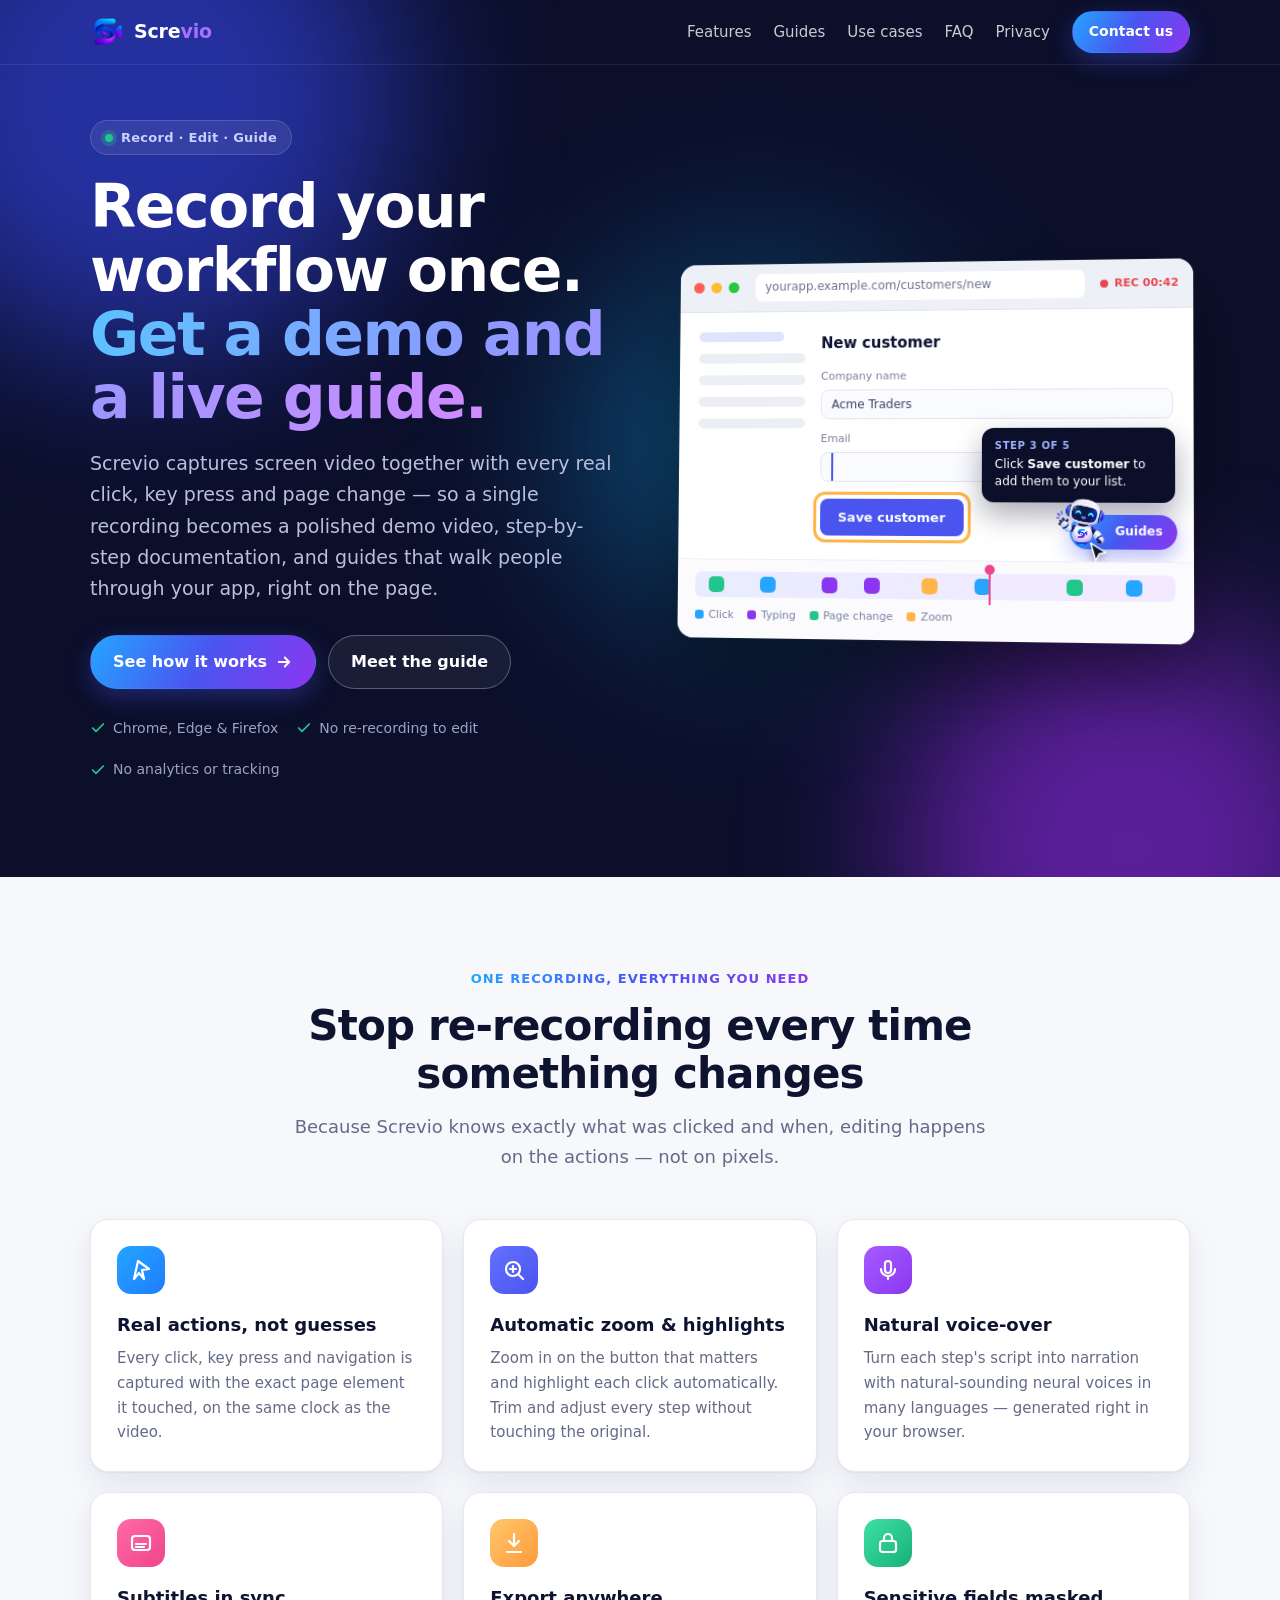
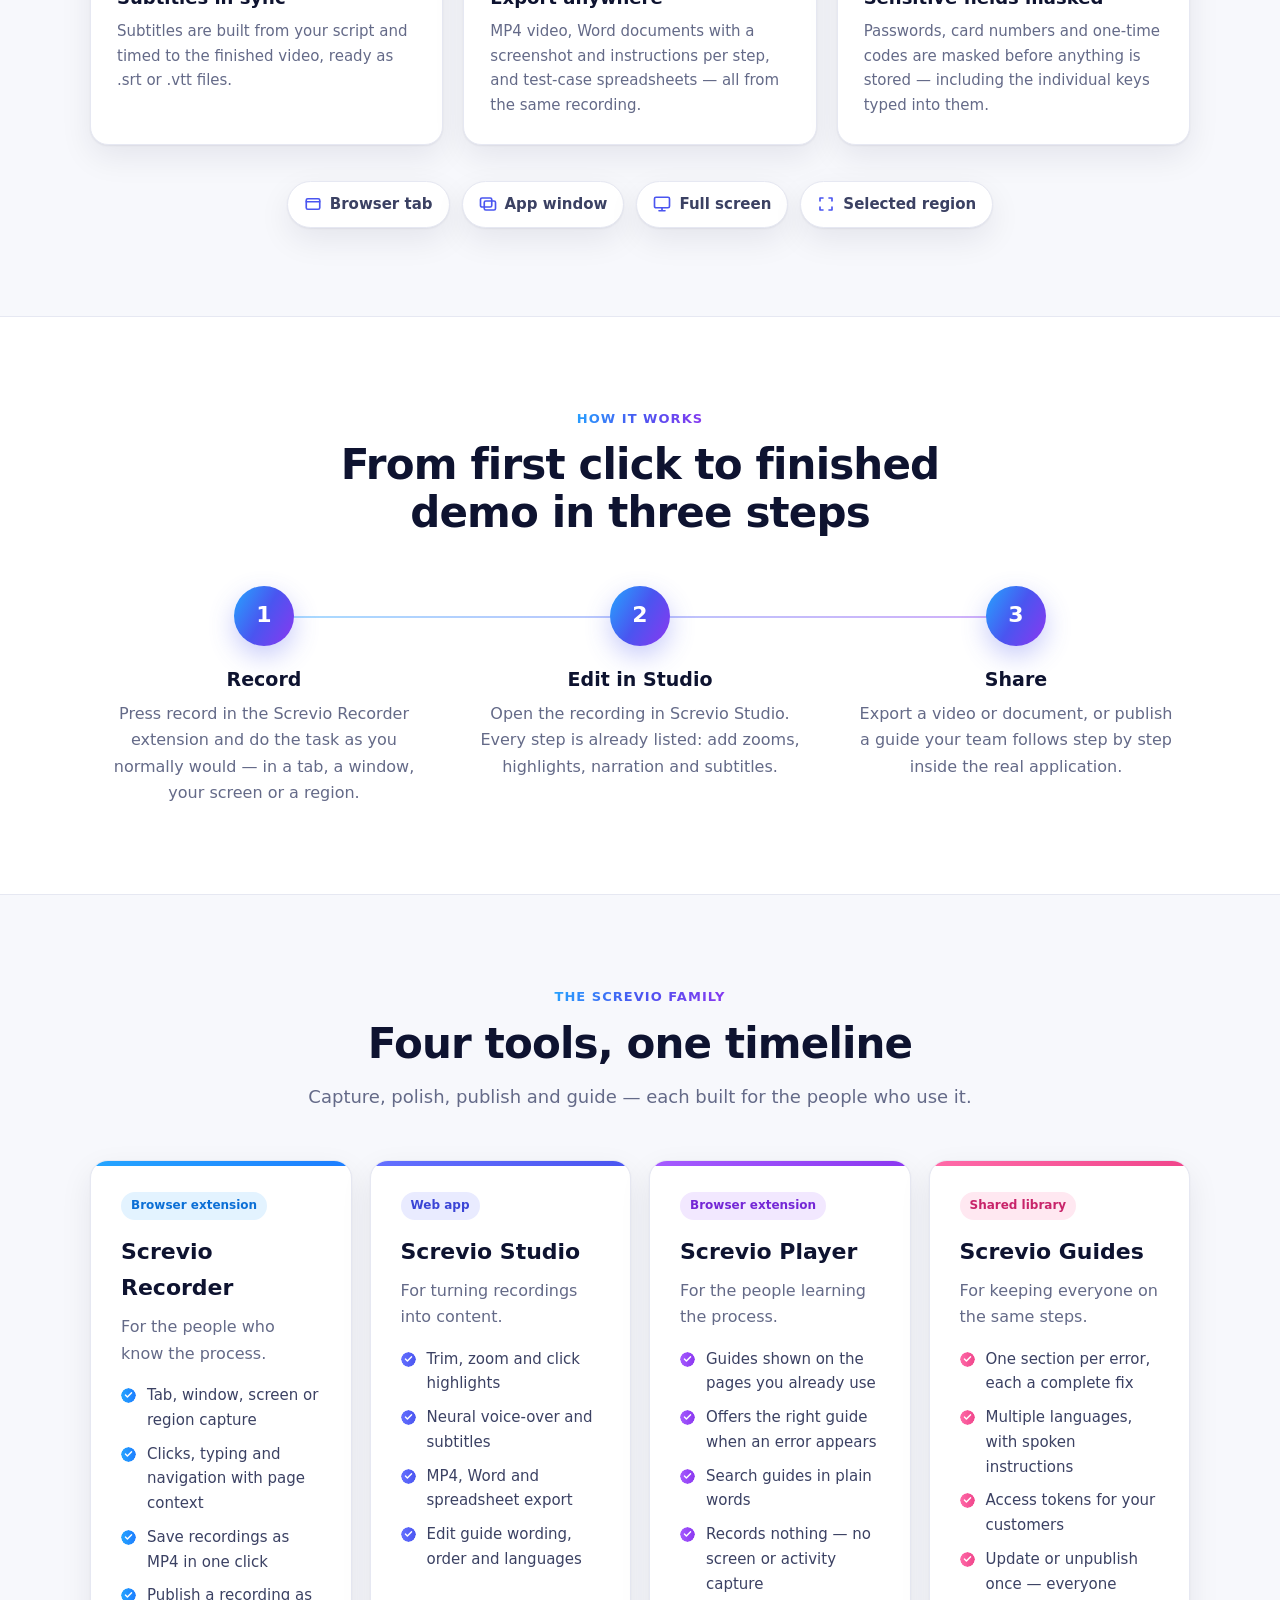
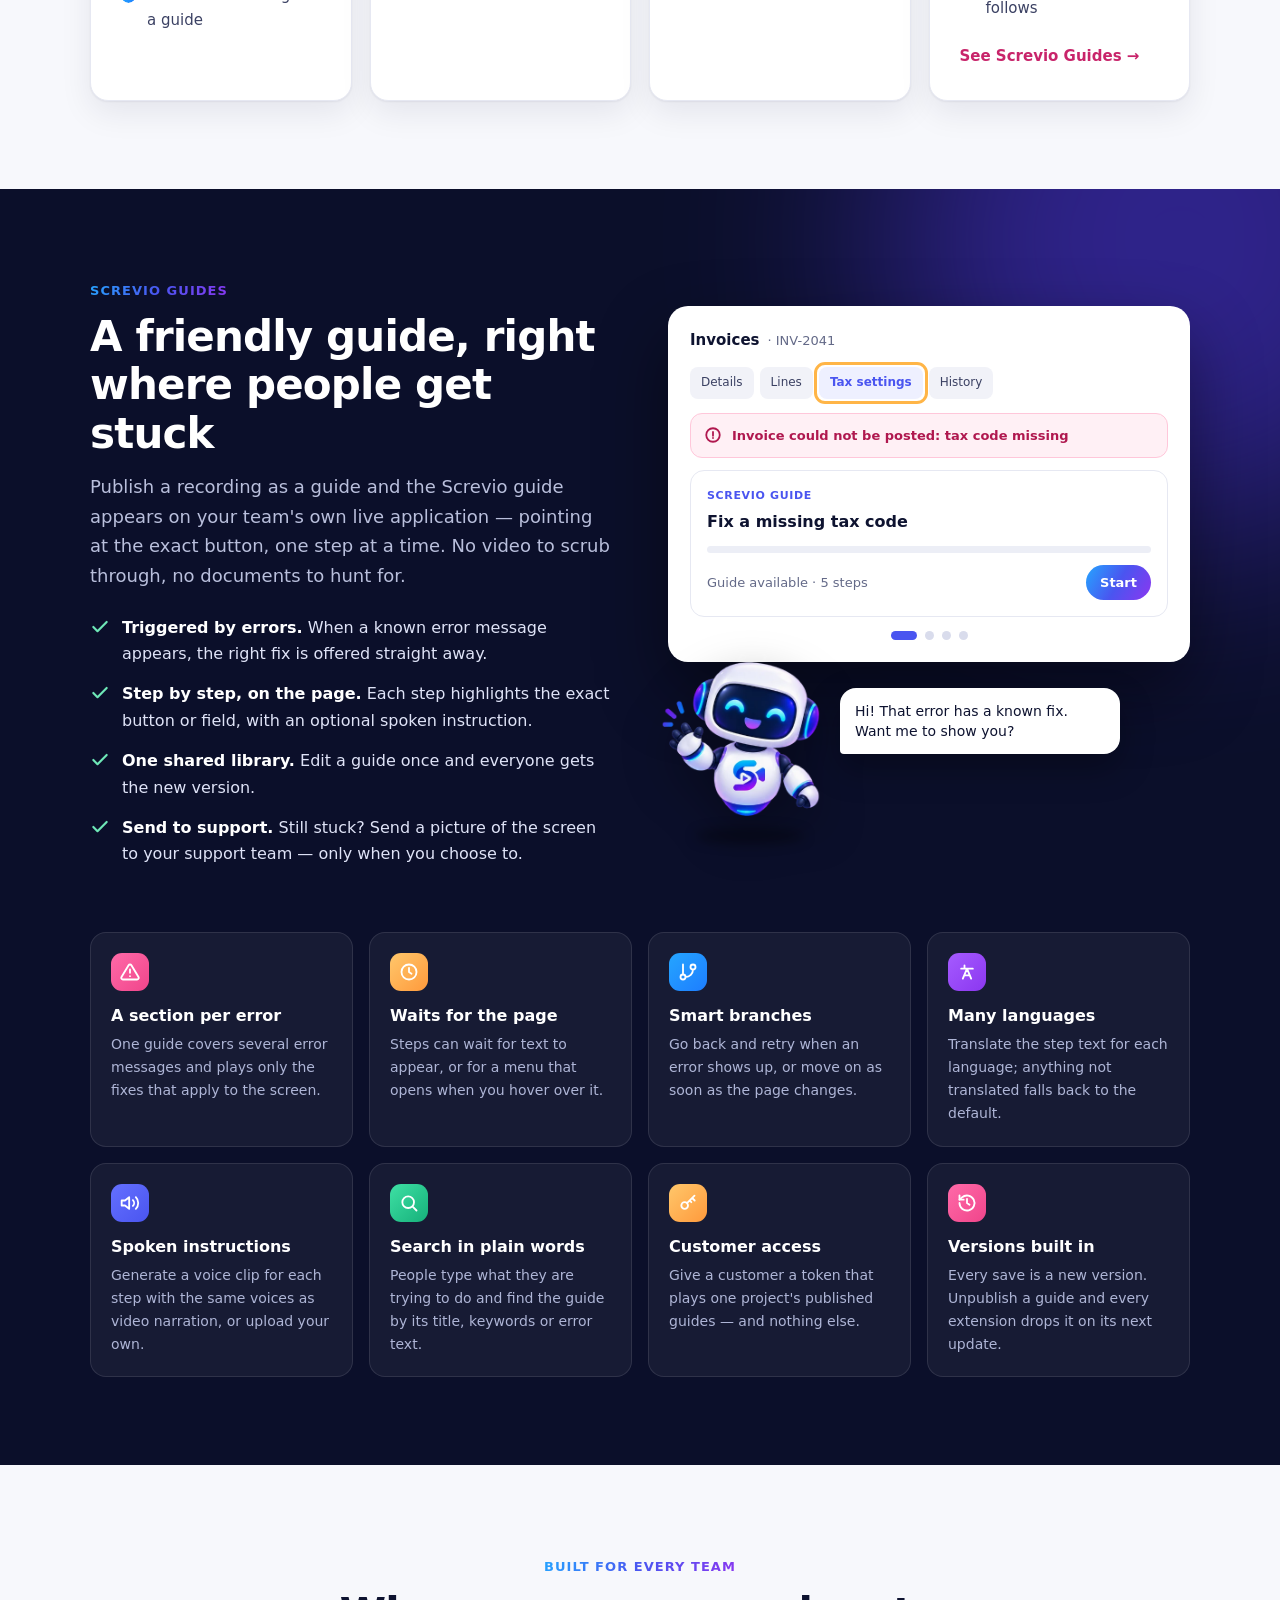
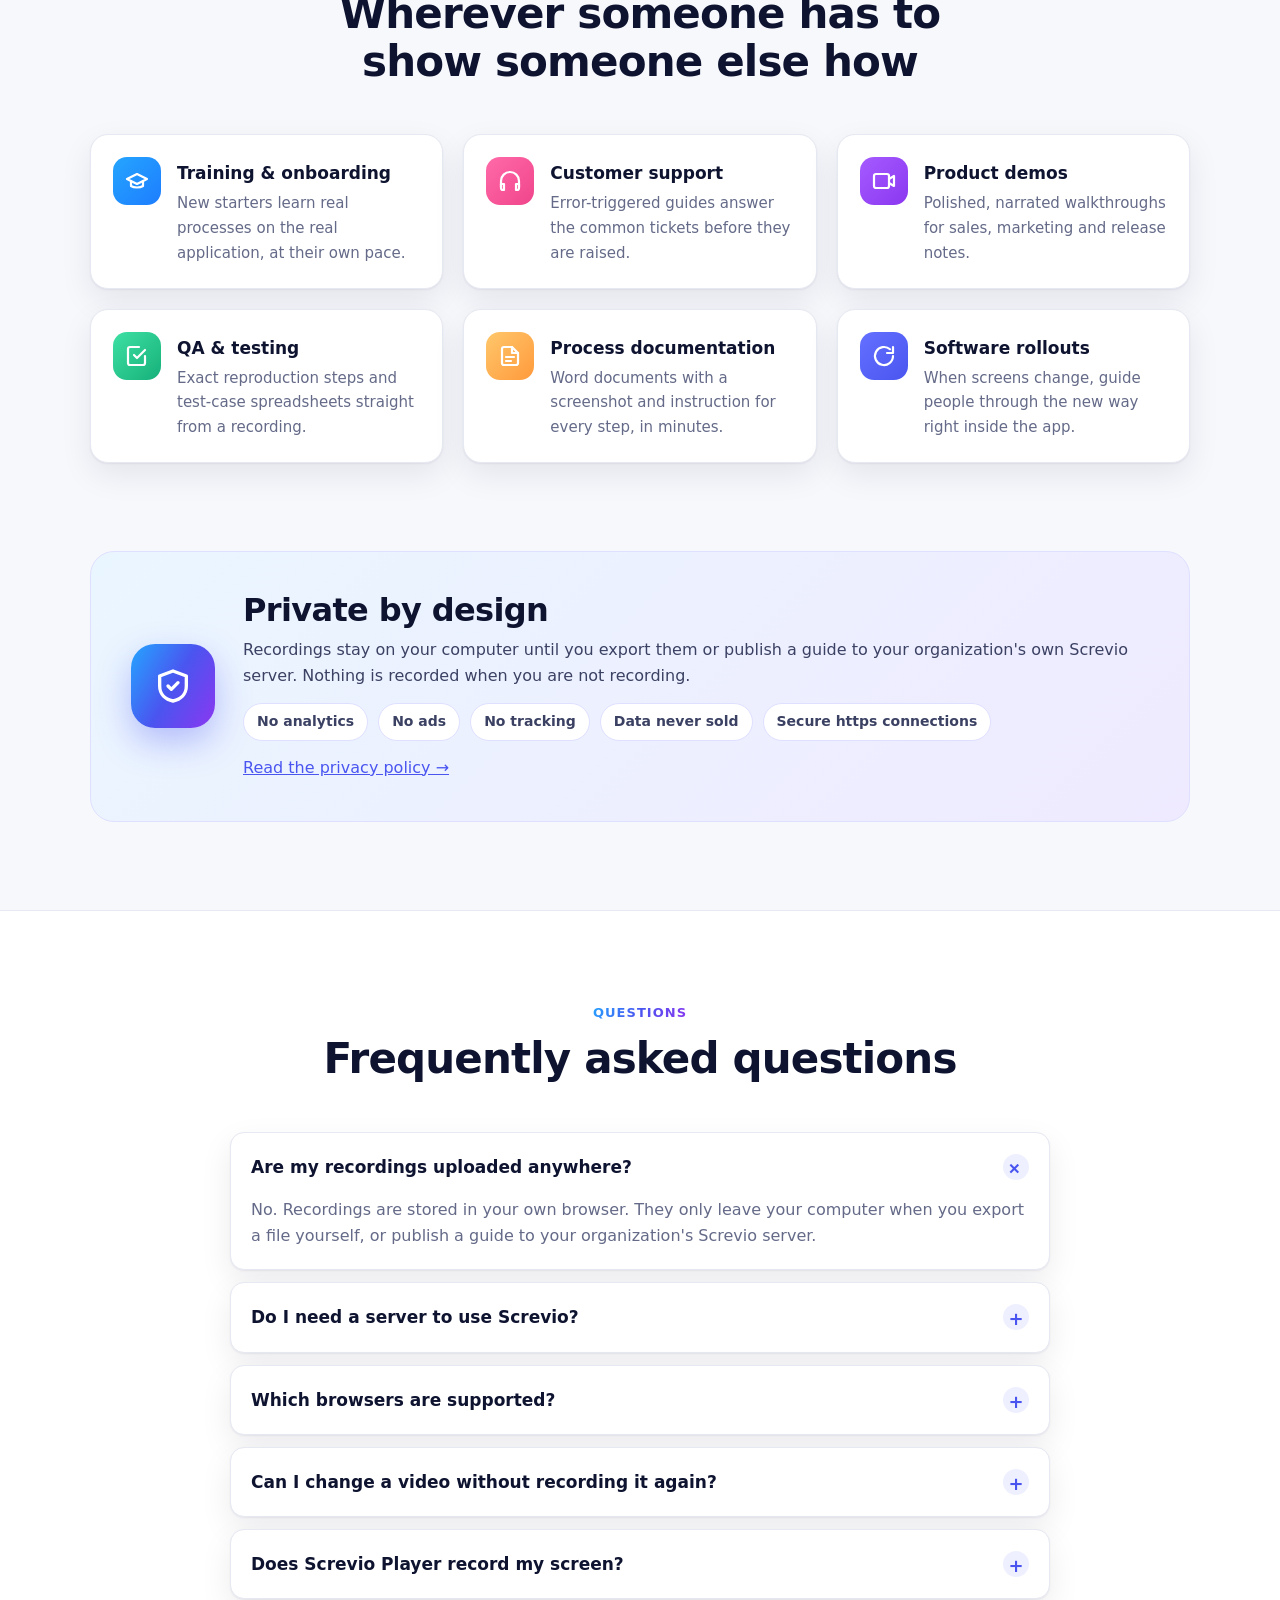
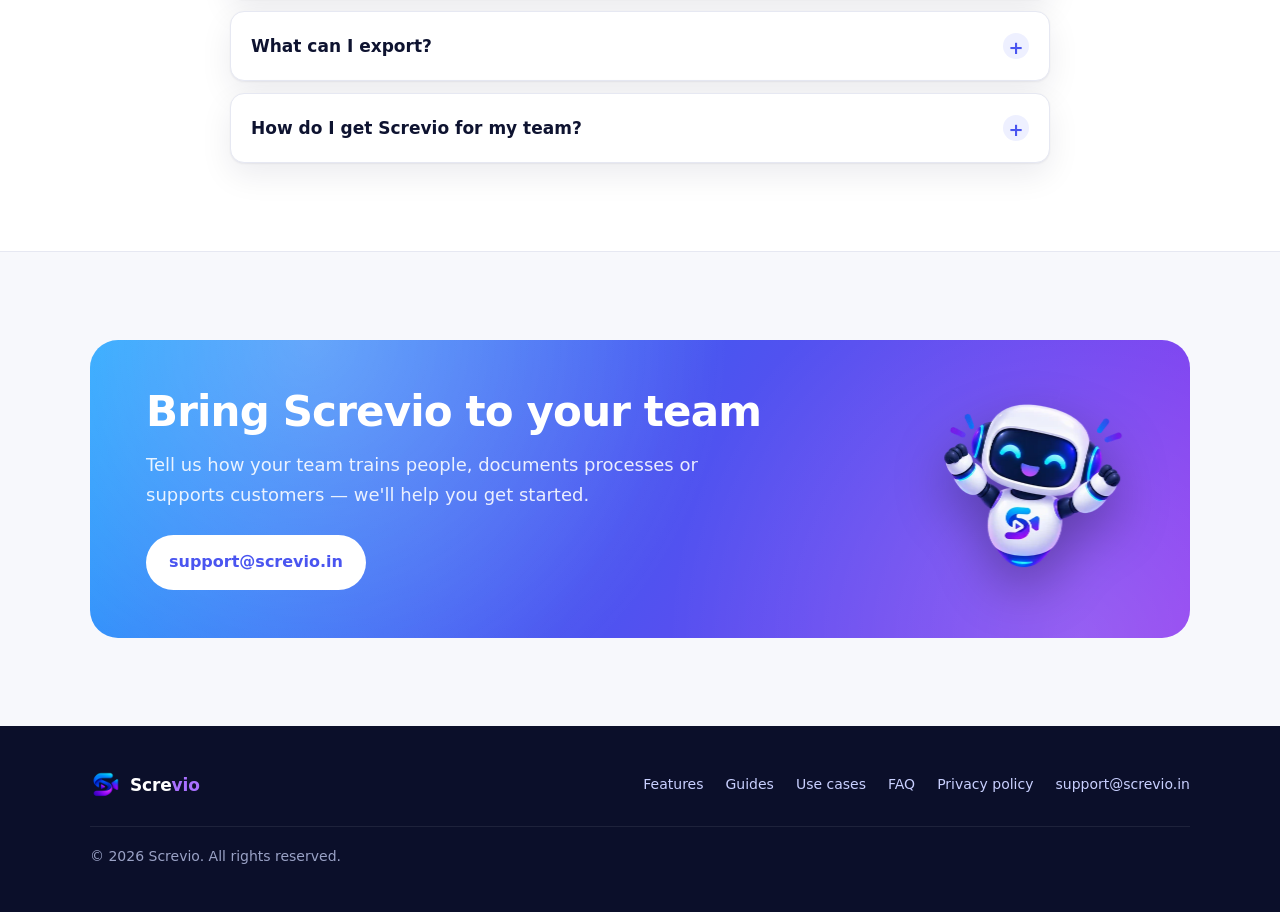
==== index.html @ c9c53129 "Redesign: official logo, animated hero, guide mascot, use cases and FAQ" ====
<!doctype html>
<html lang="en">
<head>
  <meta charset="utf-8">
  <meta name="viewport" content="width=device-width, initial-scale=1">
  <title>Screvio — Record once. Get a demo video and a live guide.</title>
  <meta name="description" content="Screvio records browser activity as video plus the real clicks behind it, so one recording becomes a polished demo video, documentation, and step-by-step guides that appear on your live app.">
  <meta name="theme-color" content="#0b0f2a">
  <link rel="icon" href="brand/favicon.png" type="image/png" sizes="64x64">
  <link rel="apple-touch-icon" href="brand/apple-touch-icon.png">
  <link rel="preload" as="image" href="mascot/wave.webp">
  <link rel="stylesheet" href="style.css">
  <script>document.documentElement.classList.add('js')</script>
  <script src="site.js" defer></script>
</head>
<body>
  <header class="top dark">
    <div class="wrap">
      <a class="brand" href="/">
        <img src="brand/screvio-mark.png" alt="" width="34" height="34">
        <span>Scre<span class="vio">vio</span></span>
      </a>
      <nav>
        <a class="hide-sm" href="#features">Features</a>
        <a class="hide-sm" href="#guides">Guides</a>
        <a class="hide-sm" href="#use-cases">Use cases</a>
        <a class="hide-sm" href="#faq">FAQ</a>
        <a href="privacy.html">Privacy</a>
        <a class="btn btn-primary" href="mailto:support@screvio.in">Contact us</a>
      </nav>
    </div>
  </header>

  <!-- ============ HERO ============ -->
  <div class="hero">
    <div class="glow"></div>
    <div class="wrap hero-grid">
      <div>
        <span class="eyebrow"><i></i> Record · Edit · Guide</span>
        <h1>Record your workflow once. <span class="grad-text">Get a demo and a live guide.</span></h1>
        <p class="sub">
          Screvio captures screen video together with every real click, key press and page change — so a single
          recording becomes a polished demo video, step-by-step documentation, and guides that walk people through
          your app, right on the page.
        </p>
        <div class="cta-row">
          <a class="btn btn-primary" href="#how">See how it works
            <svg width="18" height="18" viewBox="0 0 24 24" fill="none" stroke="currentColor" stroke-width="2.4" stroke-linecap="round" stroke-linejoin="round" aria-hidden="true"><path d="M5 12h14M13 6l6 6-6 6"/></svg>
          </a>
          <a class="btn btn-ghost" href="#guides">Meet the guide</a>
        </div>
        <div class="trust">
          <span><svg width="16" height="16" viewBox="0 0 24 24" fill="none" stroke="currentColor" stroke-width="2.6" stroke-linecap="round" stroke-linejoin="round" aria-hidden="true"><path d="M20 6 9 17l-5-5"/></svg>Chrome, Edge &amp; Firefox</span>
          <span><svg width="16" height="16" viewBox="0 0 24 24" fill="none" stroke="currentColor" stroke-width="2.6" stroke-linecap="round" stroke-linejoin="round" aria-hidden="true"><path d="M20 6 9 17l-5-5"/></svg>No re-recording to edit</span>
          <span><svg width="16" height="16" viewBox="0 0 24 24" fill="none" stroke="currentColor" stroke-width="2.6" stroke-linecap="round" stroke-linejoin="round" aria-hidden="true"><path d="M20 6 9 17l-5-5"/></svg>No analytics or tracking</span>
        </div>
      </div>

      <div class="mock" aria-hidden="true">
        <div class="mock-bar"><i></i><i></i><i></i><div class="mock-url">yourapp.example.com/customers/new</div><span class="rec"><b></b>REC 00:42</span></div>
        <div class="mock-body">
          <div class="side"><div></div><div></div><div></div><div></div><div></div></div>
          <div class="form">
            <h4>New customer</h4>
            <div class="field"><label>Company name</label><span>Acme Traders</span></div>
            <div class="field"><label>Email</label><span><em class="typing">accounts@acme.example</em></span></div>
            <span class="save">Save customer</span>
          </div>
          <div class="callout"><b>Step 3 of 5</b>Click <strong>Save customer</strong> to add them to your list.</div>
          <svg class="cursor" viewBox="0 0 24 24"><path d="M4 2 20 12l-7 1.6L9.4 21z" fill="#0e1330" stroke="#fff" stroke-width="1.6" stroke-linejoin="round"/></svg>
          <div class="launcher"><img src="mascot/wave.webp" alt="" width="54" height="56">Guides</div>
        </div>
        <div class="timeline">
          <div class="track">
            <i class="n" style="left:3%"></i><i class="c" style="left:14%"></i><i class="k" style="left:27%"></i><i class="k" style="left:36%"></i><i class="z" style="left:48%"></i><i class="c" style="left:59%"></i><i class="n" style="left:78%"></i><i class="c" style="left:90%"></i>
            <div class="playhead"></div>
          </div>
          <div class="legend"><span style="--c:#25a5ff">Click</span><span style="--c:#8b37f0">Typing</span><span style="--c:#22c58b">Page change</span><span style="--c:#ffb547">Zoom</span></div>
        </div>
      </div>
    </div>
  </div>

  <main>
    <!-- ============ FEATURES ============ -->
    <section id="features">
      <div class="wrap">
        <div class="section-head reveal">
          <span class="kicker">One recording, everything you need</span>
          <h2>Stop re-recording every time something changes</h2>
          <p>Because Screvio knows exactly what was clicked and when, editing happens on the actions — not on pixels.</p>
        </div>
        <div class="grid-3">
          <div class="feature reveal">
            <div class="icon i-blue"><svg width="24" height="24" viewBox="0 0 24 24" fill="none" stroke="currentColor" stroke-width="2.2" stroke-linecap="round" stroke-linejoin="round" aria-hidden="true"><path d="M9 3 5 21l5-6 5 6-2-9 7-1Z"/></svg></div>
            <h3>Real actions, not guesses</h3>
            <p>Every click, key press and navigation is captured with the exact page element it touched, on the same clock as the video.</p>
          </div>
          <div class="feature reveal" style="--d:80ms">
            <div class="icon i-indigo"><svg width="24" height="24" viewBox="0 0 24 24" fill="none" stroke="currentColor" stroke-width="2.2" stroke-linecap="round" stroke-linejoin="round" aria-hidden="true"><circle cx="11" cy="11" r="7"/><path d="m21 21-4.3-4.3M11 8v6M8 11h6"/></svg></div>
            <h3>Automatic zoom &amp; highlights</h3>
            <p>Zoom in on the button that matters and highlight each click automatically. Trim and adjust every step without touching the original.</p>
          </div>
          <div class="feature reveal" style="--d:160ms">
            <div class="icon i-violet"><svg width="24" height="24" viewBox="0 0 24 24" fill="none" stroke="currentColor" stroke-width="2.2" stroke-linecap="round" stroke-linejoin="round" aria-hidden="true"><path d="M12 3a3 3 0 0 0-3 3v6a3 3 0 0 0 6 0V6a3 3 0 0 0-3-3Z"/><path d="M19 11a7 7 0 0 1-14 0M12 18v3"/></svg></div>
            <h3>Natural voice-over</h3>
            <p>Turn each step's script into narration with natural-sounding neural voices in many languages — generated right in your browser.</p>
          </div>
          <div class="feature reveal">
            <div class="icon i-pink"><svg width="24" height="24" viewBox="0 0 24 24" fill="none" stroke="currentColor" stroke-width="2.2" stroke-linecap="round" stroke-linejoin="round" aria-hidden="true"><rect x="3" y="5" width="18" height="14" rx="3"/><path d="M7 13h4M13 13h4M7 16h8"/></svg></div>
            <h3>Subtitles in sync</h3>
            <p>Subtitles are built from your script and timed to the finished video, ready as .srt or .vtt files.</p>
          </div>
          <div class="feature reveal" style="--d:80ms">
            <div class="icon i-amber"><svg width="24" height="24" viewBox="0 0 24 24" fill="none" stroke="currentColor" stroke-width="2.2" stroke-linecap="round" stroke-linejoin="round" aria-hidden="true"><path d="M12 3v12M7 10l5 5 5-5"/><path d="M5 21h14"/></svg></div>
            <h3>Export anywhere</h3>
            <p>MP4 video, Word documents with a screenshot and instructions per step, and test-case spreadsheets — all from the same recording.</p>
          </div>
          <div class="feature reveal" style="--d:160ms">
            <div class="icon i-green"><svg width="24" height="24" viewBox="0 0 24 24" fill="none" stroke="currentColor" stroke-width="2.2" stroke-linecap="round" stroke-linejoin="round" aria-hidden="true"><rect x="4" y="10" width="16" height="11" rx="2.5"/><path d="M8 10V7a4 4 0 0 1 8 0v3"/></svg></div>
            <h3>Sensitive fields masked</h3>
            <p>Passwords, card numbers and one-time codes are masked before anything is stored — including the individual keys typed into them.</p>
          </div>
        </div>
        <div class="modes reveal">
          <span><svg width="18" height="18" viewBox="0 0 24 24" fill="none" stroke="currentColor" stroke-width="2.2" stroke-linecap="round" stroke-linejoin="round" aria-hidden="true"><rect x="3" y="5" width="18" height="14" rx="2"/><path d="M3 9h18"/></svg>Browser tab</span>
          <span><svg width="18" height="18" viewBox="0 0 24 24" fill="none" stroke="currentColor" stroke-width="2.2" stroke-linecap="round" stroke-linejoin="round" aria-hidden="true"><rect x="2" y="4" width="15" height="12" rx="2"/><rect x="7" y="8" width="15" height="12" rx="2"/></svg>App window</span>
          <span><svg width="18" height="18" viewBox="0 0 24 24" fill="none" stroke="currentColor" stroke-width="2.2" stroke-linecap="round" stroke-linejoin="round" aria-hidden="true"><rect x="2" y="3" width="20" height="14" rx="2"/><path d="M8 21h8M12 17v4"/></svg>Full screen</span>
          <span><svg width="18" height="18" viewBox="0 0 24 24" fill="none" stroke="currentColor" stroke-width="2.2" stroke-linecap="round" stroke-linejoin="round" aria-hidden="true"><path d="M4 8V4h4M16 4h4v4M20 16v4h-4M8 20H4v-4"/></svg>Selected region</span>
        </div>
      </div>
    </section>

    <!-- ============ HOW IT WORKS ============ -->
    <section class="how" id="how">
      <div class="wrap">
        <div class="section-head reveal">
          <span class="kicker">How it works</span>
          <h2>From first click to finished demo in three steps</h2>
        </div>
        <div class="steps">
          <div class="step reveal">
            <div class="num">1</div>
            <h3>Record</h3>
            <p>Press record in the Screvio Recorder extension and do the task as you normally would — in a tab, a window, your screen or a region.</p>
          </div>
          <div class="step reveal" style="--d:120ms">
            <div class="num">2</div>
            <h3>Edit in Studio</h3>
            <p>Open the recording in Screvio Studio. Every step is already listed: add zooms, highlights, narration and subtitles.</p>
          </div>
          <div class="step reveal" style="--d:240ms">
            <div class="num">3</div>
            <h3>Share</h3>
            <p>Export a video or document, or publish a guide your team follows step by step inside the real application.</p>
          </div>
        </div>
      </div>
    </section>

    <!-- ============ PRODUCTS ============ -->
    <section>
      <div class="wrap">
        <div class="section-head reveal">
          <span class="kicker">The Screvio family</span>
          <h2>Four tools, one timeline</h2>
          <p>Capture, polish, publish and guide — each built for the people who use it.</p>
        </div>
        <div class="grid-4">
          <div class="product p-blue reveal">
            <span class="tag">Browser extension</span>
            <h3>Screvio Recorder</h3>
            <p>For the people who know the process.</p>
            <ul>
              <li>Tab, window, screen or region capture</li>
              <li>Clicks, typing and navigation with page context</li>
              <li>Save recordings as MP4 in one click</li>
              <li>Publish a recording as a guide</li>
            </ul>
          </div>
          <div class="product p-indigo reveal" style="--d:80ms">
            <span class="tag">Web app</span>
            <h3>Screvio Studio</h3>
            <p>For turning recordings into content.</p>
            <ul>
              <li>Trim, zoom and click highlights</li>
              <li>Neural voice-over and subtitles</li>
              <li>MP4, Word and spreadsheet export</li>
              <li>Edit guide wording, order and languages</li>
            </ul>
          </div>
          <div class="product p-violet reveal" style="--d:160ms">
            <span class="tag">Browser extension</span>
            <h3>Screvio Player</h3>
            <p>For the people learning the process.</p>
            <ul>
              <li>Guides shown on the pages you already use</li>
              <li>Offers the right guide when an error appears</li>
              <li>Search guides in plain words</li>
              <li>Records nothing — no screen or activity capture</li>
            </ul>
          </div>
          <div class="product p-pink reveal" style="--d:240ms">
            <span class="tag">Shared library</span>
            <h3>Screvio Guides</h3>
            <p>For keeping everyone on the same steps.</p>
            <ul>
              <li>One section per error, each a complete fix</li>
              <li>Multiple languages, with spoken instructions</li>
              <li>Access tokens for your customers</li>
              <li>Update or unpublish once — everyone follows</li>
            </ul>
            <a class="more" href="#guides">See Screvio Guides →</a>
          </div>
        </div>
      </div>
    </section>

    <!-- ============ GUIDES SPOTLIGHT ============ -->
    <section class="spotlight" id="guides">
      <div class="wrap">
        <div class="split">
          <div class="reveal">
            <span class="kicker">Screvio Guides</span>
            <h2>A friendly guide, right where people get stuck</h2>
            <p class="lead">Publish a recording as a guide and the Screvio guide appears on your team's own live application — pointing at the exact button, one step at a time. No video to scrub through, no documents to hunt for.</p>
            <ul class="checks">
              <li><svg width="20" height="20" viewBox="0 0 24 24" fill="none" stroke="currentColor" stroke-width="2.6" stroke-linecap="round" stroke-linejoin="round" aria-hidden="true"><path d="M20 6 9 17l-5-5"/></svg><span><b>Triggered by errors.</b> When a known error message appears, the right fix is offered straight away.</span></li>
              <li><svg width="20" height="20" viewBox="0 0 24 24" fill="none" stroke="currentColor" stroke-width="2.6" stroke-linecap="round" stroke-linejoin="round" aria-hidden="true"><path d="M20 6 9 17l-5-5"/></svg><span><b>Step by step, on the page.</b> Each step highlights the exact button or field, with an optional spoken instruction.</span></li>
              <li><svg width="20" height="20" viewBox="0 0 24 24" fill="none" stroke="currentColor" stroke-width="2.6" stroke-linecap="round" stroke-linejoin="round" aria-hidden="true"><path d="M20 6 9 17l-5-5"/></svg><span><b>One shared library.</b> Edit a guide once and everyone gets the new version.</span></li>
              <li><svg width="20" height="20" viewBox="0 0 24 24" fill="none" stroke="currentColor" stroke-width="2.6" stroke-linecap="round" stroke-linejoin="round" aria-hidden="true"><path d="M20 6 9 17l-5-5"/></svg><span><b>Send to support.</b> Still stuck? Send a picture of the screen to your support team — only when you choose to.</span></li>
            </ul>
          </div>

          <div class="scene reveal" style="--d:120ms" data-guide-scene>
            <div class="scene-app">
              <div class="app-top"><b>Invoices</b> · INV-2041</div>
              <div class="tabs"><span>Details</span><span>Lines</span><span class="hl">Tax settings</span><span>History</span></div>
              <div class="alert" data-alert role="status">
                <svg class="bad" width="18" height="18" viewBox="0 0 24 24" fill="none" stroke="currentColor" stroke-width="2.4" stroke-linecap="round" stroke-linejoin="round" aria-hidden="true"><circle cx="12" cy="12" r="9"/><path d="M12 8v5M12 16h.01"/></svg>
                <svg class="ok" width="18" height="18" viewBox="0 0 24 24" fill="none" stroke="currentColor" stroke-width="2.6" stroke-linecap="round" stroke-linejoin="round" aria-hidden="true"><path d="M20 6 9 17l-5-5"/></svg>
                <span>Invoice could not be posted: tax code missing</span>
              </div>
              <div class="offer">
                <small>Screvio guide</small>
                <strong>Fix a missing tax code</strong>
                <div class="bar"><i data-progress style="width:0%"></i></div>
                <div class="row"><span data-status>Guide available · 5 steps</span><span class="go" data-button>Start</span></div>
              </div>
              <div class="dots" aria-label="Guide steps">
                <button data-dot aria-label="Step 1"></button><button data-dot aria-label="Step 2"></button><button data-dot aria-label="Step 3"></button><button data-dot aria-label="Step 4"></button>
              </div>
            </div>
            <div class="say pop" data-say aria-live="polite">Hi! That error has a known fix. Want me to show you?</div>
            <div class="bot-wrap" aria-hidden="true">
              <div class="bot">
                <img data-pose="idle" src="mascot/idle.webp" alt="" width="172" height="200">
                <img data-pose="wave" class="on" src="mascot/wave.webp" alt="" width="200" height="200">
                <img data-pose="point" src="mascot/point.webp" alt="" width="200" height="200">
                <img data-pose="happy" src="mascot/happy.webp" alt="" width="200" height="200">
              </div>
              <div class="bot-shadow"></div>
            </div>
          </div>
        </div>

        <div class="detail-grid">
          <div class="detail reveal">
            <div class="mini i-pink"><svg width="20" height="20" viewBox="0 0 24 24" fill="none" stroke="currentColor" stroke-width="2.2" stroke-linecap="round" stroke-linejoin="round" aria-hidden="true"><path d="M12 9v4M12 17h.01M10.3 3.9 1.8 18a2 2 0 0 0 1.7 3h17a2 2 0 0 0 1.7-3L13.7 3.9a2 2 0 0 0-3.4 0Z"/></svg></div>
            <h3>A section per error</h3>
            <p>One guide covers several error messages and plays only the fixes that apply to the screen.</p>
          </div>
          <div class="detail reveal" style="--d:60ms">
            <div class="mini i-amber"><svg width="20" height="20" viewBox="0 0 24 24" fill="none" stroke="currentColor" stroke-width="2.2" stroke-linecap="round" stroke-linejoin="round" aria-hidden="true"><circle cx="12" cy="12" r="9"/><path d="M12 7v5l3 2"/></svg></div>
            <h3>Waits for the page</h3>
            <p>Steps can wait for text to appear, or for a menu that opens when you hover over it.</p>
          </div>
          <div class="detail reveal" style="--d:120ms">
            <div class="mini i-blue"><svg width="20" height="20" viewBox="0 0 24 24" fill="none" stroke="currentColor" stroke-width="2.2" stroke-linecap="round" stroke-linejoin="round" aria-hidden="true"><path d="M6 3v12M18 9a3 3 0 1 0 0-6 3 3 0 0 0 0 6ZM6 21a3 3 0 1 0 0-6 3 3 0 0 0 0 6ZM18 9a9 9 0 0 1-9 9"/></svg></div>
            <h3>Smart branches</h3>
            <p>Go back and retry when an error shows up, or move on as soon as the page changes.</p>
          </div>
          <div class="detail reveal" style="--d:180ms">
            <div class="mini i-violet"><svg width="20" height="20" viewBox="0 0 24 24" fill="none" stroke="currentColor" stroke-width="2.2" stroke-linecap="round" stroke-linejoin="round" aria-hidden="true"><path d="M5 8h14M9 4v4M7 20l5-12 5 12M9 16h6"/></svg></div>
            <h3>Many languages</h3>
            <p>Translate the step text for each language; anything not translated falls back to the default.</p>
          </div>
          <div class="detail reveal">
            <div class="mini i-indigo"><svg width="20" height="20" viewBox="0 0 24 24" fill="none" stroke="currentColor" stroke-width="2.2" stroke-linecap="round" stroke-linejoin="round" aria-hidden="true"><path d="M11 5 6 9H2v6h4l5 4V5ZM15.5 8.5a5 5 0 0 1 0 7M19 5a10 10 0 0 1 0 14"/></svg></div>
            <h3>Spoken instructions</h3>
            <p>Generate a voice clip for each step with the same voices as video narration, or upload your own.</p>
          </div>
          <div class="detail reveal" style="--d:60ms">
            <div class="mini i-green"><svg width="20" height="20" viewBox="0 0 24 24" fill="none" stroke="currentColor" stroke-width="2.2" stroke-linecap="round" stroke-linejoin="round" aria-hidden="true"><circle cx="11" cy="11" r="7"/><path d="m21 21-4.3-4.3"/></svg></div>
            <h3>Search in plain words</h3>
            <p>People type what they are trying to do and find the guide by its title, keywords or error text.</p>
          </div>
          <div class="detail reveal" style="--d:120ms">
            <div class="mini i-amber"><svg width="20" height="20" viewBox="0 0 24 24" fill="none" stroke="currentColor" stroke-width="2.2" stroke-linecap="round" stroke-linejoin="round" aria-hidden="true"><circle cx="8" cy="15" r="4"/><path d="m10.8 12.2 9-9M17 6l3 3M14 9l2 2"/></svg></div>
            <h3>Customer access</h3>
            <p>Give a customer a token that plays one project's published guides — and nothing else.</p>
          </div>
          <div class="detail reveal" style="--d:180ms">
            <div class="mini i-pink"><svg width="20" height="20" viewBox="0 0 24 24" fill="none" stroke="currentColor" stroke-width="2.2" stroke-linecap="round" stroke-linejoin="round" aria-hidden="true"><path d="M3 12a9 9 0 1 0 3-6.7L3 8"/><path d="M3 3v5h5M12 7v5l3 2"/></svg></div>
            <h3>Versions built in</h3>
            <p>Every save is a new version. Unpublish a guide and every extension drops it on its next update.</p>
          </div>
        </div>
      </div>
    </section>

    <!-- ============ USE CASES ============ -->
    <section id="use-cases">
      <div class="wrap">
        <div class="section-head reveal">
          <span class="kicker">Built for every team</span>
          <h2>Wherever someone has to show someone else how</h2>
        </div>
        <div class="grid-3">
          <div class="usecase reveal">
            <div class="icon i-blue"><svg width="24" height="24" viewBox="0 0 24 24" fill="none" stroke="currentColor" stroke-width="2.2" stroke-linecap="round" stroke-linejoin="round" aria-hidden="true"><path d="M22 10 12 5 2 10l10 5 10-5Z"/><path d="M6 12v5c3 2 9 2 12 0v-5"/></svg></div>
            <div><h3>Training &amp; onboarding</h3><p>New starters learn real processes on the real application, at their own pace.</p></div>
          </div>
          <div class="usecase reveal" style="--d:80ms">
            <div class="icon i-pink"><svg width="24" height="24" viewBox="0 0 24 24" fill="none" stroke="currentColor" stroke-width="2.2" stroke-linecap="round" stroke-linejoin="round" aria-hidden="true"><path d="M3 18v-6a9 9 0 0 1 18 0v6"/><path d="M21 19a2 2 0 0 1-2 2h-1v-6h3ZM3 19a2 2 0 0 0 2 2h1v-6H3Z"/></svg></div>
            <div><h3>Customer support</h3><p>Error-triggered guides answer the common tickets before they are raised.</p></div>
          </div>
          <div class="usecase reveal" style="--d:160ms">
            <div class="icon i-violet"><svg width="24" height="24" viewBox="0 0 24 24" fill="none" stroke="currentColor" stroke-width="2.2" stroke-linecap="round" stroke-linejoin="round" aria-hidden="true"><rect x="2" y="5" width="15" height="14" rx="2"/><path d="m17 10 5-3v10l-5-3"/></svg></div>
            <div><h3>Product demos</h3><p>Polished, narrated walkthroughs for sales, marketing and release notes.</p></div>
          </div>
          <div class="usecase reveal">
            <div class="icon i-green"><svg width="24" height="24" viewBox="0 0 24 24" fill="none" stroke="currentColor" stroke-width="2.2" stroke-linecap="round" stroke-linejoin="round" aria-hidden="true"><path d="M9 11l3 3 8-8"/><path d="M20 12v7a2 2 0 0 1-2 2H5a2 2 0 0 1-2-2V5a2 2 0 0 1 2-2h9"/></svg></div>
            <div><h3>QA &amp; testing</h3><p>Exact reproduction steps and test-case spreadsheets straight from a recording.</p></div>
          </div>
          <div class="usecase reveal" style="--d:80ms">
            <div class="icon i-amber"><svg width="24" height="24" viewBox="0 0 24 24" fill="none" stroke="currentColor" stroke-width="2.2" stroke-linecap="round" stroke-linejoin="round" aria-hidden="true"><path d="M14 3H6a2 2 0 0 0-2 2v14a2 2 0 0 0 2 2h12a2 2 0 0 0 2-2V9Z"/><path d="M14 3v6h6M8 13h8M8 17h5"/></svg></div>
            <div><h3>Process documentation</h3><p>Word documents with a screenshot and instruction for every step, in minutes.</p></div>
          </div>
          <div class="usecase reveal" style="--d:160ms">
            <div class="icon i-indigo"><svg width="24" height="24" viewBox="0 0 24 24" fill="none" stroke="currentColor" stroke-width="2.2" stroke-linecap="round" stroke-linejoin="round" aria-hidden="true"><path d="M21 12a9 9 0 1 1-3-6.7"/><path d="M21 3v6h-6"/></svg></div>
            <div><h3>Software rollouts</h3><p>When screens change, guide people through the new way right inside the app.</p></div>
          </div>
        </div>
      </div>
    </section>

    <!-- ============ PRIVACY ============ -->
    <section style="padding-top:0">
      <div class="wrap">
        <div class="privacy-band reveal">
          <div class="shield"><svg width="40" height="40" viewBox="0 0 24 24" fill="none" stroke="currentColor" stroke-width="2" stroke-linecap="round" stroke-linejoin="round" aria-hidden="true"><path d="M12 3 4 6v6c0 5 3.5 8 8 9 4.5-1 8-4 8-9V6Z"/><path d="m9 12 2 2 4-4"/></svg></div>
          <div>
            <h2>Private by design</h2>
            <p>Recordings stay on your computer until you export them or publish a guide to your organization's own Screvio server. Nothing is recorded when you are not recording.</p>
            <div class="pills"><span>No analytics</span><span>No ads</span><span>No tracking</span><span>Data never sold</span><span>Secure https connections</span></div>
            <a href="privacy.html">Read the privacy policy →</a>
          </div>
        </div>
      </div>
    </section>

    <!-- ============ FAQ ============ -->
    <section class="how" id="faq">
      <div class="wrap">
        <div class="section-head reveal">
          <span class="kicker">Questions</span>
          <h2>Frequently asked questions</h2>
        </div>
        <div class="faq reveal">
          <details open>
            <summary>Are my recordings uploaded anywhere?</summary>
            <p>No. Recordings are stored in your own browser. They only leave your computer when you export a file yourself, or publish a guide to your organization's Screvio server.</p>
          </details>
          <details>
            <summary>Do I need a server to use Screvio?</summary>
            <p>Recording, editing and exporting videos work without one. Sharing guides across a team uses a Screvio server run by your organization, so everyone sees the same library.</p>
          </details>
          <details>
            <summary>Which browsers are supported?</summary>
            <p>Screvio Recorder and Screvio Player are available for Google Chrome, Microsoft Edge and Mozilla Firefox.</p>
          </details>
          <details>
            <summary>Can I change a video without recording it again?</summary>
            <p>Yes. Trim, zoom, click highlights, narration and subtitles are all edits laid over the original recording, which is always kept unchanged.</p>
          </details>
          <details>
            <summary>Does Screvio Player record my screen?</summary>
            <p>No. The Player only shows guides. It has no screen-recording or activity-capture ability at all, and asks for far fewer browser permissions than the Recorder.</p>
          </details>
          <details>
            <summary>What can I export?</summary>
            <p>MP4 video, subtitle files (.srt and .vtt), Word documents with a screenshot per step, test-case spreadsheets, and the original recording.</p>
          </details>
          <details>
            <summary>How do I get Screvio for my team?</summary>
            <p>Write to <a href="mailto:support@screvio.in">support@screvio.in</a> and tell us what you would like to use it for — we'll help you get set up.</p>
          </details>
        </div>
      </div>
    </section>

    <!-- ============ CTA ============ -->
    <section>
      <div class="wrap">
        <div class="cta with-bot reveal">
          <div>
            <h2>Bring Screvio to your team</h2>
            <p>Tell us how your team trains people, documents processes or supports customers — we'll help you get started.</p>
            <a class="btn btn-light" href="mailto:support@screvio.in">support@screvio.in</a>
          </div>
          <img class="cta-bot" src="mascot/happy.webp" alt="The Screvio guide robot cheering" width="200" height="200" loading="lazy">
        </div>
      </div>
    </section>
  </main>

  <footer>
    <div class="wrap">
      <a class="brand" href="/">
        <img src="brand/screvio-mark.png" alt="" width="30" height="30">
        <span>Scre<span class="vio">vio</span></span>
      </a>
      <div class="links">
        <a href="#features">Features</a>
        <a href="#guides">Guides</a>
        <a href="#use-cases">Use cases</a>
        <a href="#faq">FAQ</a>
        <a href="privacy.html">Privacy policy</a>
        <a href="mailto:support@screvio.in">support@screvio.in</a>
      </div>
      <div class="copy">© 2026 Screvio. All rights reserved.</div>
    </div>
  </footer>
</body>
</html>
---- style.css ----
/* Screvio site — one stylesheet for every page. Brand gradient: #25a5ff → #4a55f0 → #8b37f0. */
:root {
  --ink: #0e1330;
  --ink-2: #3b4163;
  --muted: #646a88;
  --line: #e6e8f2;
  --bg: #f7f8fc;
  --panel: #ffffff;
  --blue: #25a5ff;
  --indigo: #4a55f0;
  --violet: #8b37f0;
  --pink: #f0458b;
  --amber: #ffb547;
  --green: #22c58b;
  --night: #0b0f2a;
  --grad: linear-gradient(120deg, #25a5ff 0%, #4a55f0 50%, #8b37f0 100%);
  --radius: 18px;
  --shadow: 0 1px 2px rgba(14, 19, 48, .06), 0 12px 32px rgba(14, 19, 48, .08);
  color-scheme: light;
}

* { box-sizing: border-box; }
html { -webkit-text-size-adjust: 100%; scroll-behavior: smooth; }
body {
  margin: 0;
  background: var(--bg);
  color: var(--ink);
  font: 16px/1.65 system-ui, -apple-system, "Segoe UI", Roboto, "Helvetica Neue", Arial, sans-serif;
}
img, svg { max-width: 100%; }
a { color: var(--indigo); }
.wrap { max-width: 1140px; margin: 0 auto; padding-inline: 20px; }
.narrow { max-width: 780px; }

/* --- header ------------------------------------------------------------- */
header.top { position: sticky; top: 0; z-index: 20; background: rgba(255, 255, 255, .86); backdrop-filter: blur(12px); border-bottom: 1px solid var(--line); }
header.top .wrap { display: flex; align-items: center; gap: 12px; min-height: 64px; flex-wrap: wrap; }
.brand { display: flex; align-items: center; gap: 10px; color: var(--ink); text-decoration: none; font-weight: 750; font-size: 19px; letter-spacing: -.01em; }
.brand svg { flex: none; }
/* The official mark (the same image Studio uses) and the "Scre|vio" wordmark:
   "vio" is Studio's violet — darker on light backgrounds, lighter on dark. */
.brand img { width: 34px; height: 34px; object-fit: contain; flex: none; }
.brand .vio { color: #7326cc; }
header.top.dark .brand .vio, footer .brand .vio { color: #a970ff; }
footer .brand img { width: 30px; height: 30px; }
nav { margin-left: auto; display: flex; align-items: center; gap: 22px; font-size: 15px; flex-wrap: wrap; }
nav a { color: var(--ink-2); text-decoration: none; font-weight: 500; }
nav a:hover, nav a[aria-current="page"] { color: var(--indigo); }
nav .btn { padding: 8px 16px; font-size: 14px; }

header.top.dark { position: absolute; left: 0; right: 0; background: transparent; border-bottom-color: rgba(255, 255, 255, .08); backdrop-filter: none; }
header.top.dark .brand { color: #fff; }
header.top.dark nav a { color: rgba(255, 255, 255, .78); }
header.top.dark nav a:hover { color: #fff; }

/* --- buttons ------------------------------------------------------------ */
.btn { display: inline-flex; align-items: center; gap: 8px; padding: 13px 22px; border-radius: 999px; font-weight: 650; font-size: 16px; text-decoration: none; border: 1px solid transparent; transition: transform .15s ease, box-shadow .15s ease; }
.btn:hover { transform: translateY(-1px); }
.btn-primary { background: var(--grad); color: #fff !important; box-shadow: 0 8px 24px rgba(74, 85, 240, .35); }
.btn-ghost { color: #fff !important; border-color: rgba(255, 255, 255, .28); background: rgba(255, 255, 255, .06); }
.btn-light { background: #fff; color: var(--indigo) !important; }

/* --- hero --------------------------------------------------------------- */
.hero { position: relative; overflow: hidden; background: var(--night); color: #fff; padding: 120px 0 96px; }
.hero::before, .hero::after { content: ""; position: absolute; border-radius: 50%; filter: blur(80px); opacity: .55; pointer-events: none; }
.hero::before { width: 520px; height: 520px; background: #3a4cff; top: -160px; left: -120px; }
.hero::after { width: 460px; height: 460px; background: #9b2cf5; bottom: -200px; right: -80px; }
.hero .glow { position: absolute; width: 360px; height: 360px; border-radius: 50%; background: #0fb6ff; filter: blur(90px); opacity: .35; top: 30%; left: 45%; pointer-events: none; }
.hero-grid { position: relative; z-index: 1; display: grid; grid-template-columns: 1.02fr 1fr; gap: 56px; align-items: center; }
.eyebrow { display: inline-flex; align-items: center; gap: 8px; padding: 6px 14px; border-radius: 999px; background: rgba(255, 255, 255, .08); border: 1px solid rgba(255, 255, 255, .14); font-size: 13px; font-weight: 600; color: #c9d0ff; letter-spacing: .02em; }
.eyebrow i { width: 8px; height: 8px; border-radius: 50%; background: var(--green); box-shadow: 0 0 0 4px rgba(34, 197, 139, .25); }
.hero h1 { font-size: clamp(36px, 5.4vw, 60px); line-height: 1.06; letter-spacing: -.025em; margin: 20px 0 18px; font-weight: 800; }
.grad-text { background: linear-gradient(100deg, #5cc2ff, #8f98ff 45%, #d18bff); -webkit-background-clip: text; background-clip: text; color: transparent; }
.hero p.sub { font-size: 19px; color: #b9bfdc; margin: 0 0 30px; max-width: 540px; }
.cta-row { display: flex; gap: 12px; flex-wrap: wrap; }
.trust { display: flex; gap: 18px; flex-wrap: wrap; margin-top: 28px; font-size: 14px; color: #9aa2c6; }
.trust span { display: inline-flex; align-items: center; gap: 7px; }
.trust svg { color: var(--green); }

/* --- product mock-up --------------------------------------------------- */
.mock { background: #fff; border-radius: 16px; box-shadow: 0 30px 80px rgba(0, 0, 0, .45), 0 0 0 1px rgba(255, 255, 255, .06); overflow: hidden; color: var(--ink); transform: perspective(1400px) rotateY(-6deg) rotateX(2deg); }
.mock-bar { display: flex; align-items: center; gap: 7px; padding: 10px 14px; background: #eef0f7; border-bottom: 1px solid #e0e3ee; }
.mock-bar i { width: 11px; height: 11px; border-radius: 50%; }
.mock-bar i:nth-child(1) { background: #ff5f57; } .mock-bar i:nth-child(2) { background: #febc2e; } .mock-bar i:nth-child(3) { background: #28c840; }
.mock-url { margin-left: 10px; flex: 1; background: #fff; border-radius: 7px; padding: 4px 10px; font-size: 12px; color: #6b7190; white-space: nowrap; overflow: hidden; text-overflow: ellipsis; }
.rec { margin-left: 8px; display: inline-flex; align-items: center; gap: 6px; font-size: 11px; font-weight: 700; color: #e5484d; }
.rec b { width: 8px; height: 8px; border-radius: 50%; background: #e5484d; animation: pulse 1.4s infinite; }
.mock-body { position: relative; padding: 20px; display: grid; grid-template-columns: 110px 1fr; gap: 16px; min-height: 250px; }
.side div { height: 10px; border-radius: 5px; background: #eceef6; margin-bottom: 12px; }
.side div:first-child { background: #dfe3ff; width: 80%; }
.form h4 { margin: 0 0 12px; font-size: 15px; }
.field { margin-bottom: 11px; }
.field label { display: block; font-size: 11px; color: #7a809c; margin-bottom: 4px; }
.field span { display: block; height: 30px; border: 1px solid #e2e5ef; border-radius: 8px; background: #fafbff; font-size: 12px; line-height: 28px; padding-left: 10px; color: #3b4163; }
.save { position: relative; display: inline-block; margin-top: 6px; padding: 8px 18px; border-radius: 8px; background: var(--indigo); color: #fff; font-size: 13px; font-weight: 650; }
.save::after { content: ""; position: absolute; inset: -7px; border-radius: 12px; border: 3px solid var(--amber); animation: ring 1.8s infinite; }
.callout { position: absolute; right: 18px; bottom: 58px; width: 190px; background: var(--night); color: #fff; border-radius: 12px; padding: 11px 13px; font-size: 12px; line-height: 1.45; box-shadow: 0 12px 28px rgba(11, 15, 42, .35); }
.callout b { display: block; font-size: 10px; letter-spacing: .06em; text-transform: uppercase; color: #9fb0ff; margin-bottom: 3px; }
.timeline { border-top: 1px solid #eceef6; padding: 12px 18px 14px; background: #fbfbfe; }
.track { position: relative; height: 26px; border-radius: 7px; background: linear-gradient(90deg, #e9ecff, #f3e9ff); }
.track i { position: absolute; top: 5px; width: 16px; height: 16px; border-radius: 5px; }
.track .c { background: var(--blue); } .track .k { background: var(--violet); } .track .n { background: var(--green); } .track .z { background: var(--amber); }
.playhead { position: absolute; top: -5px; bottom: -5px; left: 62%; width: 2px; background: var(--pink); }
.playhead::before { content: ""; position: absolute; top: -4px; left: -4px; width: 10px; height: 10px; border-radius: 50%; background: var(--pink); }
.legend { display: flex; gap: 14px; margin-top: 9px; font-size: 11px; color: #7a809c; flex-wrap: wrap; }
.legend span::before { content: ""; display: inline-block; width: 9px; height: 9px; border-radius: 3px; margin-right: 5px; vertical-align: -1px; background: var(--c); }

@keyframes pulse { 50% { opacity: .35; } }
@keyframes ring { 0% { opacity: 1; transform: scale(.96); } 70% { opacity: 0; transform: scale(1.18); } 100% { opacity: 0; } }
@media (prefers-reduced-motion: reduce) { .rec b, .save::after { animation: none; } .btn:hover { transform: none; } }

/* --- sections ----------------------------------------------------------- */
section { padding: 88px 0; }
.section-head { text-align: center; max-width: 700px; margin: 0 auto 48px; }
.kicker { display: inline-block; font-size: 13px; font-weight: 700; letter-spacing: .08em; text-transform: uppercase; background: var(--grad); -webkit-background-clip: text; background-clip: text; color: transparent; }
h2 { font-size: clamp(28px, 3.8vw, 42px); line-height: 1.15; letter-spacing: -.02em; margin: 10px 0 14px; }
.section-head p { font-size: 18px; color: var(--muted); margin: 0; }

.grid-3 { display: grid; grid-template-columns: repeat(3, 1fr); gap: 20px; }
.feature { background: var(--panel); border: 1px solid var(--line); border-radius: var(--radius); padding: 26px; box-shadow: var(--shadow); transition: transform .2s ease, box-shadow .2s ease; }
.feature:hover { transform: translateY(-3px); box-shadow: 0 1px 2px rgba(14, 19, 48, .06), 0 20px 44px rgba(14, 19, 48, .12); }
.feature h3 { font-size: 18px; margin: 16px 0 6px; }
.feature p { margin: 0; color: var(--muted); font-size: 15px; }
.icon { width: 48px; height: 48px; border-radius: 14px; display: grid; place-items: center; color: #fff; }
.i-blue { background: linear-gradient(135deg, #25a5ff, #1d7dff); }
.i-indigo { background: linear-gradient(135deg, #6470ff, #4a55f0); }
.i-violet { background: linear-gradient(135deg, #a55bff, #8b37f0); }
.i-pink { background: linear-gradient(135deg, #ff6aa8, #f0458b); }
.i-amber { background: linear-gradient(135deg, #ffc76b, #ff9a3c); }
.i-green { background: linear-gradient(135deg, #3ee0a4, #16b07a); }

/* how it works */
.how { background: var(--panel); border-block: 1px solid var(--line); }
.steps { display: grid; grid-template-columns: repeat(3, 1fr); gap: 28px; counter-reset: step; position: relative; }
.step { position: relative; text-align: center; padding: 0 12px; }
.step .num { width: 60px; height: 60px; margin: 0 auto 18px; border-radius: 50%; display: grid; place-items: center; font-size: 22px; font-weight: 800; color: #fff; background: var(--grad); box-shadow: 0 10px 26px rgba(74, 85, 240, .3); }
.step h3 { margin: 0 0 6px; font-size: 19px; }
.step p { margin: 0; color: var(--muted); }
.steps::before { content: ""; position: absolute; top: 30px; left: 17%; right: 17%; height: 2px; background: linear-gradient(90deg, rgba(37, 165, 255, .4), rgba(139, 55, 240, .4)); }

/* products */
.product { position: relative; background: var(--panel); border-radius: var(--radius); padding: 30px; box-shadow: var(--shadow); border: 1px solid var(--line); overflow: hidden; }
.product::before { content: ""; position: absolute; inset: 0 0 auto 0; height: 5px; background: var(--accent); }
.product .tag { display: inline-block; font-size: 12px; font-weight: 700; padding: 4px 10px; border-radius: 999px; color: var(--accent-ink); background: var(--accent-soft); }
.product h3 { font-size: 22px; margin: 14px 0 8px; }
.product > p { color: var(--muted); margin: 0 0 16px; }
.product ul { list-style: none; padding: 0; margin: 0; }
.product li { position: relative; padding-left: 26px; margin: 9px 0; font-size: 15px; color: var(--ink-2); }
.product li::before { content: ""; position: absolute; left: 0; top: 5px; width: 15px; height: 15px; border-radius: 50%; background: var(--accent); -webkit-mask: url("data:image/svg+xml,%3Csvg xmlns='http://www.w3.org/2000/svg' viewBox='0 0 16 16'%3E%3Cpath d='M8 0a8 8 0 1 0 0 16A8 8 0 0 0 8 0zm3.6 5.9-4.2 4.3a.8.8 0 0 1-1.1 0L4.4 8.3a.8.8 0 1 1 1.1-1.1l1.3 1.3 3.7-3.7a.8.8 0 1 1 1.1 1.1z'/%3E%3C/svg%3E") center / contain no-repeat; mask: url("data:image/svg+xml,%3Csvg xmlns='http://www.w3.org/2000/svg' viewBox='0 0 16 16'%3E%3Cpath d='M8 0a8 8 0 1 0 0 16A8 8 0 0 0 8 0zm3.6 5.9-4.2 4.3a.8.8 0 0 1-1.1 0L4.4 8.3a.8.8 0 1 1 1.1-1.1l1.3 1.3 3.7-3.7a.8.8 0 1 1 1.1 1.1z'/%3E%3C/svg%3E") center / contain no-repeat; }
.p-blue { --accent: linear-gradient(90deg, #25a5ff, #1d7dff); --accent-soft: #e3f3ff; --accent-ink: #0b6fd6; }
.p-indigo { --accent: linear-gradient(90deg, #6470ff, #4a55f0); --accent-soft: #e9ebff; --accent-ink: #3b45d6; }
.p-violet { --accent: linear-gradient(90deg, #a55bff, #8b37f0); --accent-soft: #f2e8ff; --accent-ink: #7427d6; }
.p-pink { --accent: linear-gradient(90deg, #ff6aa8, #f0458b); --accent-soft: #ffe8f1; --accent-ink: #c8246a; }
.grid-4 { display: grid; grid-template-columns: repeat(4, 1fr); gap: 18px; }
.product .more { display: inline-block; margin-top: 14px; font-weight: 650; font-size: 15px; color: var(--accent-ink); text-decoration: none; }
.spotlight, #features, #how { scroll-margin-top: 20px; }
@media (max-width: 1100px) { .grid-4 { grid-template-columns: 1fr 1fr; } }
@media (max-width: 680px) { .grid-4 { grid-template-columns: 1fr; } }

/* spotlight */
.spotlight { background: var(--night); color: #fff; position: relative; overflow: hidden; }
.spotlight::before { content: ""; position: absolute; width: 600px; height: 600px; right: -200px; top: -250px; border-radius: 50%; background: #5b3cff; filter: blur(110px); opacity: .45; }
.split { position: relative; display: grid; grid-template-columns: 1fr 1fr; gap: 56px; align-items: center; }
.spotlight h2 { color: #fff; }
.spotlight p.lead { color: #b9bfdc; font-size: 18px; margin: 0 0 24px; }
.checks { list-style: none; padding: 0; margin: 0; display: grid; gap: 14px; }
.checks li { display: flex; gap: 12px; align-items: flex-start; color: #dfe3f7; }
.checks li svg { flex: none; margin-top: 2px; color: #6ee7b7; }
.checks b { color: #fff; }
.guide-card { background: rgba(255, 255, 255, .05); border: 1px solid rgba(255, 255, 255, .12); border-radius: 20px; padding: 24px; backdrop-filter: blur(6px); }
.err { display: flex; gap: 10px; align-items: center; background: rgba(240, 69, 139, .14); border: 1px solid rgba(240, 69, 139, .4); color: #ffc2da; border-radius: 12px; padding: 12px 14px; font-size: 14px; }
.offer { margin-top: 14px; background: #fff; color: var(--ink); border-radius: 14px; padding: 16px; box-shadow: 0 16px 40px rgba(0, 0, 0, .3); }
.offer small { display: block; font-size: 11px; font-weight: 700; letter-spacing: .06em; text-transform: uppercase; color: var(--indigo); margin-bottom: 4px; }
.offer strong { display: block; font-size: 16px; margin-bottom: 10px; }
.bar { height: 7px; border-radius: 4px; background: #eceef6; overflow: hidden; }
.bar i { display: block; width: 40%; height: 100%; background: var(--grad); }
.offer .row { display: flex; justify-content: space-between; align-items: center; margin-top: 12px; font-size: 13px; color: var(--muted); }
.offer .go { padding: 7px 14px; border-radius: 999px; background: var(--grad); color: #fff; font-weight: 650; font-size: 13px; }
.search { margin-top: 14px; display: flex; align-items: center; gap: 10px; background: rgba(255, 255, 255, .08); border: 1px solid rgba(255, 255, 255, .14); border-radius: 12px; padding: 11px 14px; font-size: 14px; color: #c9d0ff; }

/* privacy band */
.privacy-band { display: grid; grid-template-columns: auto 1fr; gap: 28px; align-items: center; background: linear-gradient(135deg, #eaf6ff, #efeaff); border: 1px solid #dfe0ff; border-radius: 24px; padding: 40px; }
.shield { width: 84px; height: 84px; border-radius: 24px; display: grid; place-items: center; background: var(--grad); color: #fff; box-shadow: 0 14px 34px rgba(74, 85, 240, .35); }
.privacy-band h2 { font-size: clamp(24px, 3vw, 32px); margin: 0 0 8px; }
.privacy-band p { margin: 0 0 14px; color: var(--ink-2); }
.pills { display: flex; flex-wrap: wrap; gap: 10px; margin-bottom: 14px; }
.pills span { background: #fff; border: 1px solid #dfe0ff; border-radius: 999px; padding: 6px 13px; font-size: 14px; font-weight: 600; color: var(--ink-2); }

/* call to action */
.cta { position: relative; overflow: hidden; background: var(--grad); border-radius: 28px; padding: 60px 40px; text-align: center; color: #fff; }
.cta::before { content: ""; position: absolute; inset: 0; background: radial-gradient(circle at 20% 0%, rgba(255, 255, 255, .25), transparent 45%), radial-gradient(circle at 90% 100%, rgba(255, 255, 255, .18), transparent 40%); }
.cta > * { position: relative; }
.cta h2 { color: #fff; margin-top: 0; }
.cta p { font-size: 18px; color: rgba(255, 255, 255, .88); margin: 0 auto 26px; max-width: 560px; }

/* --- plain pages (privacy) --------------------------------------------- */
.page-hero { background: var(--night); color: #fff; padding: 64px 0 56px; position: relative; overflow: hidden; }
.page-hero::before { content: ""; position: absolute; width: 480px; height: 480px; border-radius: 50%; background: #4a3cff; filter: blur(100px); opacity: .45; top: -240px; right: -120px; }
.page-hero .wrap { position: relative; }
.page-hero h1 { font-size: clamp(32px, 5vw, 48px); margin: 0 0 8px; letter-spacing: -.02em; }
.page-hero p { margin: 0; color: #b9bfdc; }
main.doc { padding-block: 48px 72px; }
main.doc h2 { font-size: 22px; margin: 40px 0 10px; }
main.doc p, main.doc li { color: var(--ink-2); }
main.doc ul { padding-left: 22px; }
main.doc li { margin: 6px 0; }
main.doc .muted { color: var(--muted); }
.note { background: linear-gradient(135deg, #eaf6ff, #efeaff); border: 1px solid #dfe0ff; border-radius: 16px; padding: 18px 20px; margin: 24px 0; }
.note p { margin: 0; }

/* --- footer ------------------------------------------------------------- */
footer { background: var(--night); color: #9aa2c6; padding: 44px 0; font-size: 14px; }
footer .wrap { display: flex; gap: 20px; align-items: center; flex-wrap: wrap; }
footer .brand { color: #fff; font-size: 17px; }
footer .links { margin-left: auto; display: flex; gap: 22px; flex-wrap: wrap; }
footer a { color: #c9d0ff; text-decoration: none; }
footer a:hover { color: #fff; }
footer .copy { width: 100%; border-top: 1px solid rgba(255, 255, 255, .08); padding-top: 18px; margin-top: 6px; }

/* --- scroll reveal ------------------------------------------------------ */
.js .reveal { opacity: 0; transform: translateY(26px); transition: opacity .7s ease, transform .7s cubic-bezier(.2, .7, .2, 1); transition-delay: var(--d, 0ms); }
.js .reveal.in { opacity: 1; transform: none; }

/* --- hero mock animation (one 8s loop) --------------------------------- */
.mock-body { overflow: hidden; }
.typing { display: inline-block; vertical-align: top; overflow: hidden; white-space: nowrap; border-right: 2px solid var(--indigo); width: 0; animation: type 8s steps(21, end) infinite; }
.cursor { position: absolute; left: 80%; top: 92%; width: 22px; height: 22px; z-index: 3; filter: drop-shadow(0 3px 4px rgba(0, 0, 0, .3)); animation: cursor 8s ease-in-out infinite; }
.save { animation: press 8s ease infinite; }
.callout { animation: callout 8s ease infinite; }
.playhead { animation: play 8s linear infinite; }
.launcher { position: absolute; right: 16px; bottom: 12px; z-index: 2; display: flex; align-items: center; gap: 8px; padding: 7px 14px 7px 44px; border-radius: 999px; background: var(--grad); color: #fff; font-size: 12px; font-weight: 700; box-shadow: 0 8px 20px rgba(74, 85, 240, .4); animation: launcher 8s ease infinite; }
.launcher img { position: absolute; left: -14px; bottom: -2px; width: 54px; height: auto; }
:root { --cx: 210px; --cy: 176px; }
@keyframes type { 0%, 6% { width: 0; } 32%, 100% { width: 21ch; } }
@keyframes cursor {
  0%, 30% { left: 80%; top: 92%; opacity: 0; transform: scale(1); }
  36% { opacity: 1; }
  50% { left: var(--cx); top: var(--cy); transform: scale(1); }
  53% { left: var(--cx); top: var(--cy); transform: scale(.82); }
  56%, 88% { left: var(--cx); top: var(--cy); transform: scale(1); opacity: 1; }
  96%, 100% { left: var(--cx); top: var(--cy); opacity: 0; }
}
@keyframes press { 0%, 51% { transform: none; filter: none; } 53% { transform: scale(.95); filter: brightness(.9); } 56%, 100% { transform: none; filter: none; } }
@keyframes callout { 0%, 55% { opacity: 0; transform: translateY(10px) scale(.96); } 62%, 92% { opacity: 1; transform: none; } 100% { opacity: 0; transform: translateY(6px); } }
@keyframes play { from { left: 3%; } to { left: 96%; } }
@keyframes launcher { 0%, 8% { opacity: 0; transform: translateY(12px); } 16%, 100% { opacity: 1; transform: none; } }

/* --- mascot guide scene ------------------------------------------------- */
.scene { position: relative; }
.scene-app { background: #fff; color: var(--ink); border-radius: 20px; padding: 22px; box-shadow: 0 30px 70px rgba(0, 0, 0, .45); }
.scene-app .app-top { display: flex; align-items: center; gap: 8px; font-size: 13px; color: var(--muted); margin-bottom: 14px; }
.scene-app .app-top b { color: var(--ink); font-size: 15px; }
.scene-app .tabs { display: flex; gap: 6px; margin-bottom: 14px; flex-wrap: wrap; }
.scene-app .tabs span { font-size: 12px; padding: 6px 11px; border-radius: 8px; background: #f1f2f8; color: var(--ink-2); }
.scene-app .tabs span.hl { position: relative; background: #eef0ff; color: var(--indigo); font-weight: 700; }
.scene-app .tabs span.hl::after { content: ""; position: absolute; inset: -5px; border-radius: 11px; border: 3px solid var(--amber); animation: ring 1.8s infinite; }
.alert { display: flex; gap: 10px; align-items: center; background: #fff0f5; border: 1px solid #ffc7da; color: #b0184f; border-radius: 12px; padding: 11px 13px; font-size: 13px; font-weight: 600; transition: background .5s, color .5s, border-color .5s; }
.alert.fixed { background: #e8fbf3; border-color: #a7ecd0; color: #0d7a52; }
.alert .ok { display: none; } .alert.fixed .ok { display: block; } .alert.fixed .bad { display: none; }
.scene-app .offer { margin-top: 12px; box-shadow: none; border: 1px solid var(--line); }
.bar i { transition: width .8s cubic-bezier(.2, .7, .2, 1); }
.dots { display: flex; gap: 8px; justify-content: center; margin-top: 14px; }
.dots button { width: 9px; height: 9px; border-radius: 50%; border: 0; padding: 0; background: #d9dcec; cursor: pointer; transition: width .3s, background .3s; }
.dots button.on { width: 26px; border-radius: 6px; background: var(--indigo); }

/* The robot and his bubble live in the space under the card, never on top of
   it, so no step text is ever covered. */
.scene { padding-bottom: 176px; }
.bot-wrap { position: absolute; left: -8px; bottom: -6px; width: 180px; z-index: 2; pointer-events: none; }
.bot { position: relative; width: 180px; height: 180px; animation: float 3.6s ease-in-out infinite; }
.bot img { position: absolute; inset: 0; width: 100%; height: 100%; object-fit: contain; opacity: 0; transform: scale(.94); transition: opacity .35s ease, transform .35s ease; filter: drop-shadow(0 18px 24px rgba(0, 0, 0, .35)); }
.bot img.on { opacity: 1; transform: none; }
.bot-shadow { width: 110px; height: 16px; margin: -6px auto 0; border-radius: 50%; background: rgba(0, 0, 0, .35); filter: blur(6px); animation: shadow 3.6s ease-in-out infinite; }
.say { position: absolute; left: 172px; bottom: 84px; width: 280px; background: #fff; color: var(--ink); border-radius: 16px 16px 16px 4px; padding: 13px 15px; font-size: 14px; line-height: 1.45; box-shadow: 0 14px 34px rgba(0, 0, 0, .3); z-index: 3; }
.say.pop { animation: pop .45s cubic-bezier(.2, .9, .3, 1.3); }
@keyframes float { 0%, 100% { transform: translateY(0) rotate(-2deg); } 50% { transform: translateY(-12px) rotate(2deg); } }
@keyframes shadow { 0%, 100% { transform: scale(1); opacity: .9; } 50% { transform: scale(.8); opacity: .5; } }
@keyframes pop { from { opacity: 0; transform: translateY(8px) scale(.92); } to { opacity: 1; transform: none; } }

/* --- guides in detail --------------------------------------------------- */
.detail-grid { position: relative; display: grid; grid-template-columns: repeat(4, 1fr); gap: 16px; margin-top: 64px; }
.detail { background: rgba(255, 255, 255, .05); border: 1px solid rgba(255, 255, 255, .1); border-radius: 16px; padding: 20px; transition: background .2s, transform .2s; }
.detail:hover { background: rgba(255, 255, 255, .09); transform: translateY(-2px); }
.detail .mini { width: 38px; height: 38px; border-radius: 11px; display: grid; place-items: center; color: #fff; margin-bottom: 12px; }
.detail h3 { color: #fff; font-size: 16px; margin: 0 0 4px; }
.detail p { color: #aeb5d6; font-size: 14px; margin: 0; }

/* --- use cases ---------------------------------------------------------- */
.usecase { display: flex; gap: 16px; align-items: flex-start; background: var(--panel); border: 1px solid var(--line); border-radius: var(--radius); padding: 22px; box-shadow: var(--shadow); }
.usecase .icon { flex: none; }
.usecase h3 { margin: 2px 0 4px; font-size: 17px; }
.usecase p { margin: 0; color: var(--muted); font-size: 15px; }

/* --- modes strip -------------------------------------------------------- */
.modes { display: flex; justify-content: center; gap: 12px; flex-wrap: wrap; margin-top: 36px; }
.modes span { display: inline-flex; align-items: center; gap: 8px; padding: 10px 16px; border-radius: 999px; background: var(--panel); border: 1px solid var(--line); font-weight: 600; font-size: 15px; color: var(--ink-2); box-shadow: var(--shadow); }
.modes svg { color: var(--indigo); }

/* --- FAQ ---------------------------------------------------------------- */
.faq { max-width: 820px; margin: 0 auto; display: grid; gap: 12px; }
.faq details { background: var(--panel); border: 1px solid var(--line); border-radius: 14px; padding: 4px 20px; box-shadow: var(--shadow); }
.faq summary { cursor: pointer; list-style: none; padding: 16px 30px 16px 0; font-weight: 650; font-size: 17px; position: relative; }
.faq summary::-webkit-details-marker { display: none; }
.faq summary::after { content: "+"; position: absolute; right: 0; top: 50%; transform: translateY(-50%); width: 26px; height: 26px; border-radius: 50%; display: grid; place-items: center; background: #eef0ff; color: var(--indigo); font-size: 18px; transition: transform .25s; }
.faq details[open] summary::after { transform: translateY(-50%) rotate(45deg); }
.faq details p { margin: 0 0 16px; color: var(--muted); }

/* --- CTA mascot --------------------------------------------------------- */
.cta.with-bot { text-align: left; display: grid; grid-template-columns: 1fr auto; align-items: center; gap: 24px; padding: 48px 56px; }
.cta.with-bot p { margin-left: 0; }
.cta-bot { width: 200px; animation: float 3.6s ease-in-out infinite; filter: drop-shadow(0 20px 26px rgba(0, 0, 0, .3)); }

@media (prefers-reduced-motion: reduce) {
  .typing { animation: none; width: auto; border-right: 0; }
  .cursor { display: none; }
  .save, .callout, .playhead, .launcher, .bot, .bot-shadow, .cta-bot, .scene-app .tabs span.hl::after { animation: none; }
  .callout { opacity: 1; }
  .js .reveal { opacity: 1; transform: none; transition: none; }
}

/* --- responsive --------------------------------------------------------- */
@media (max-width: 1100px) { .detail-grid { grid-template-columns: 1fr 1fr; } }
@media (max-width: 680px) {
  :root { --cx: 88px; --cy: 172px; }
  .launcher { display: none; }
  .scene { padding-bottom: 150px; }
  .bot-wrap { left: -6px; bottom: 0; width: 140px; }
  .bot { width: 140px; height: 140px; }
  .say { left: 124px; right: 0; width: auto; bottom: 64px; }
  .detail-grid { grid-template-columns: 1fr; }
  .cta.with-bot { grid-template-columns: 1fr; text-align: center; padding: 40px 22px; }
  .cta.with-bot p { margin-left: auto; }
  .cta-bot { width: 140px; margin: 0 auto; grid-row: 1; }
}
@media (max-width: 960px) {
  .hero-grid, .split { grid-template-columns: 1fr; gap: 44px; }
  .mock { transform: none; }
  .grid-3 { grid-template-columns: 1fr 1fr; }
}
@media (max-width: 680px) {
  section { padding: 64px 0; }
  .hero { padding: 104px 0 64px; }
  .grid-3, .steps { grid-template-columns: 1fr; }
  .steps::before { display: none; }
  nav { gap: 14px; font-size: 14px; }
  nav .hide-sm { display: none; }
  .mock-body { grid-template-columns: 1fr; }
  .side { display: none; }
  .callout { position: static; width: auto; margin-top: 14px; }
  .privacy-band { grid-template-columns: 1fr; padding: 28px; }
  .cta { padding: 44px 22px; }
  footer .links { margin-left: 0; }
}
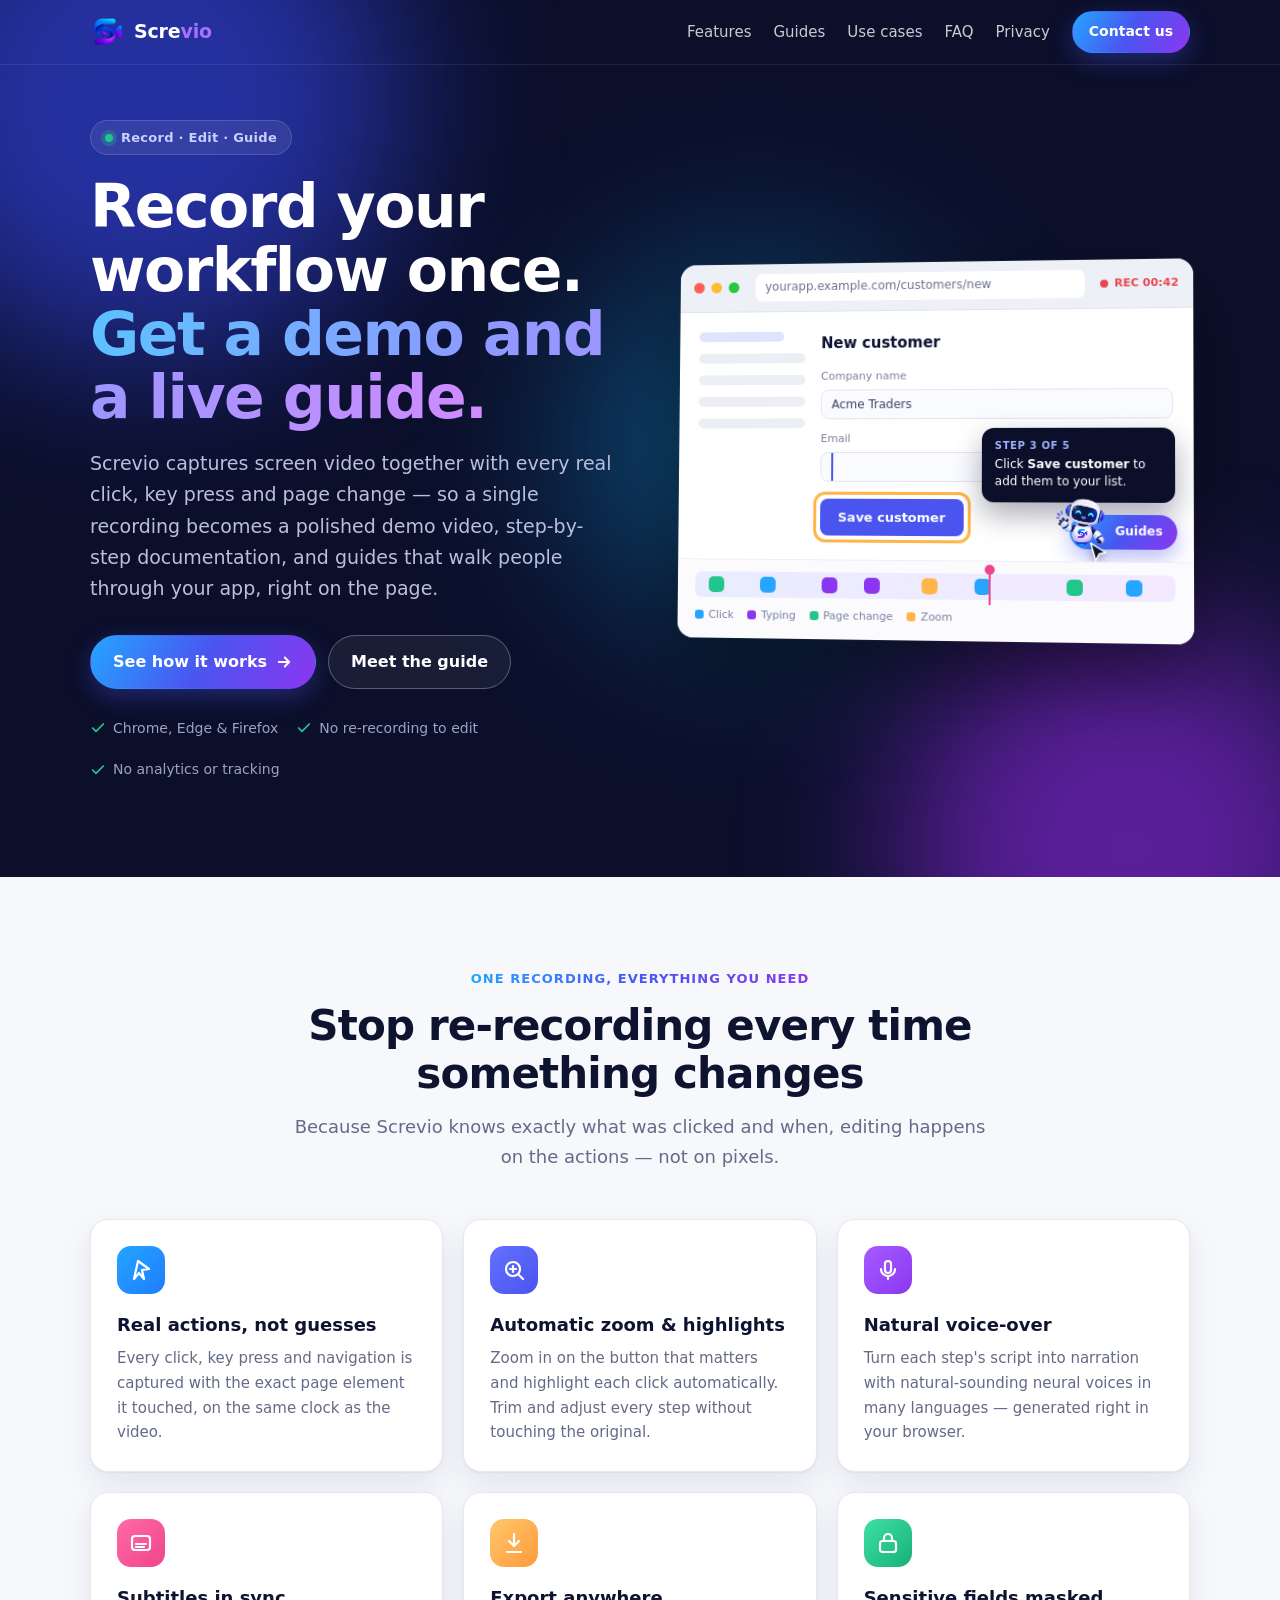
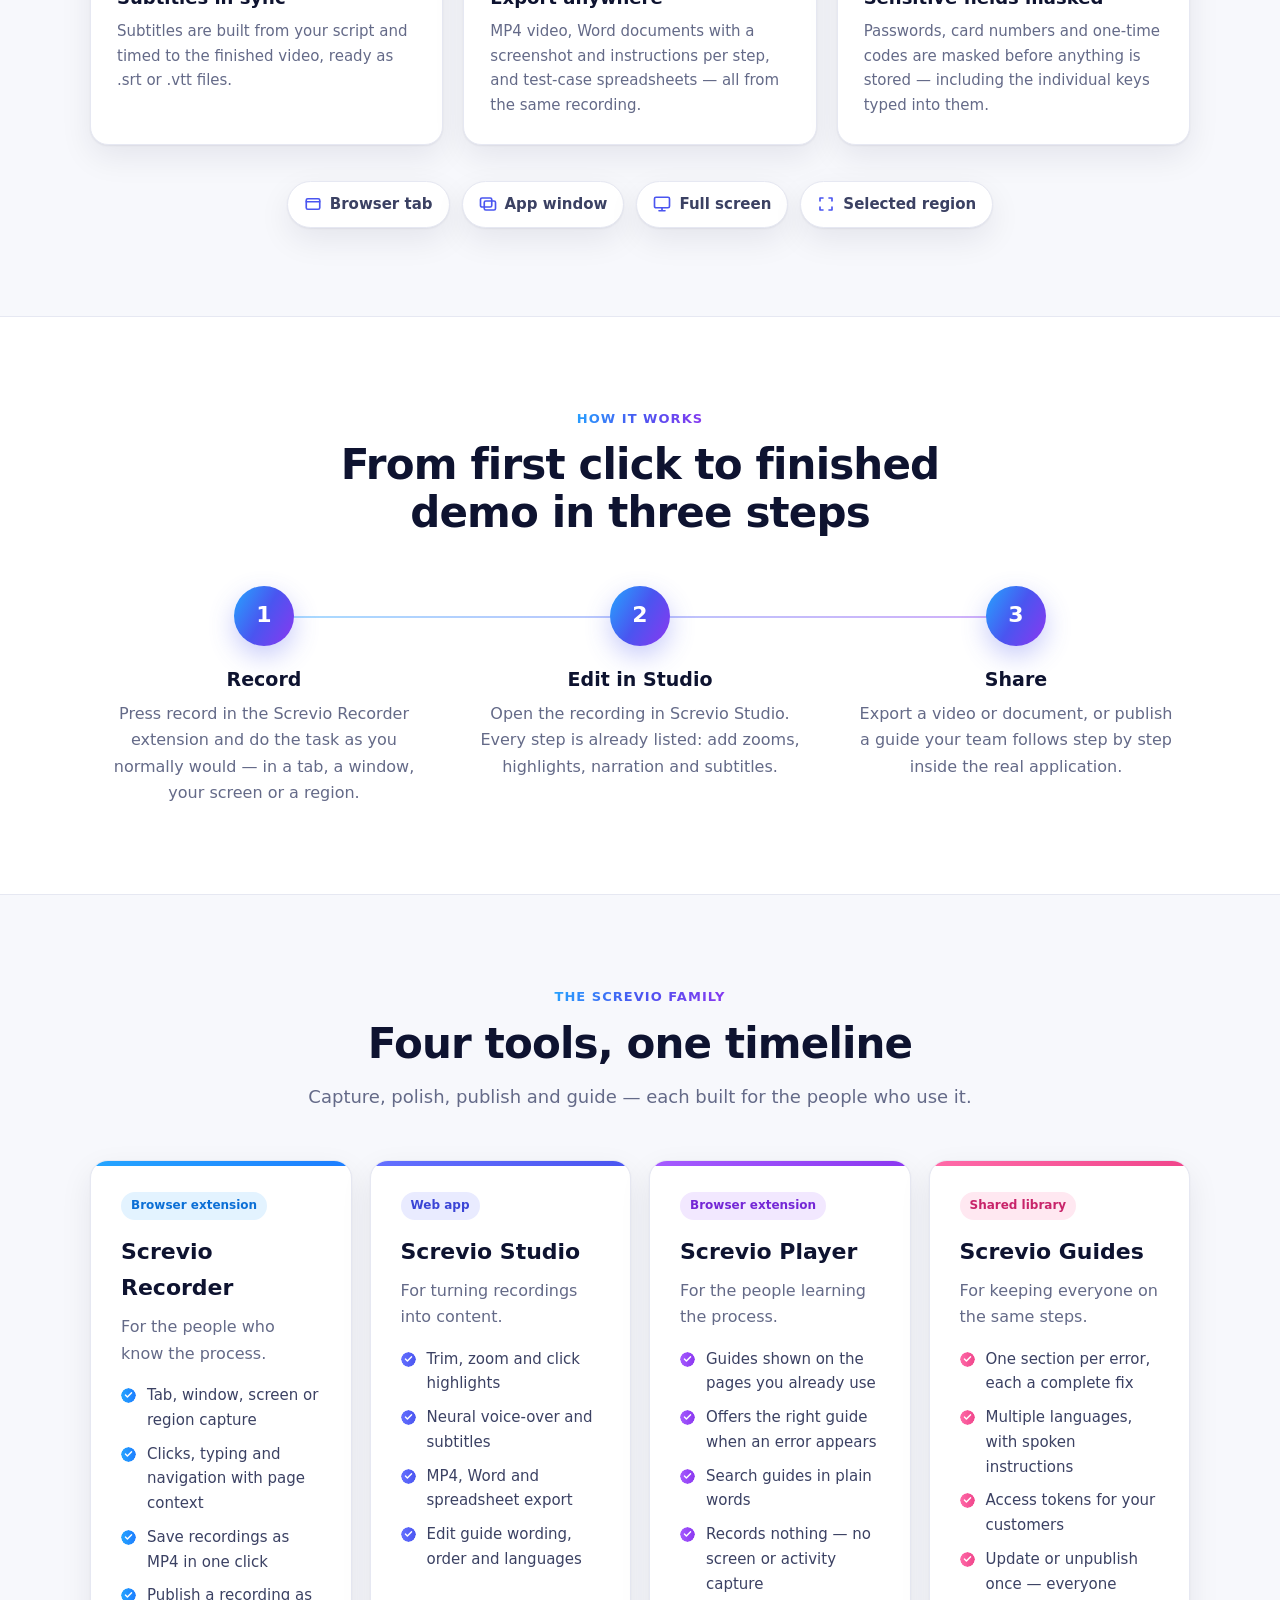
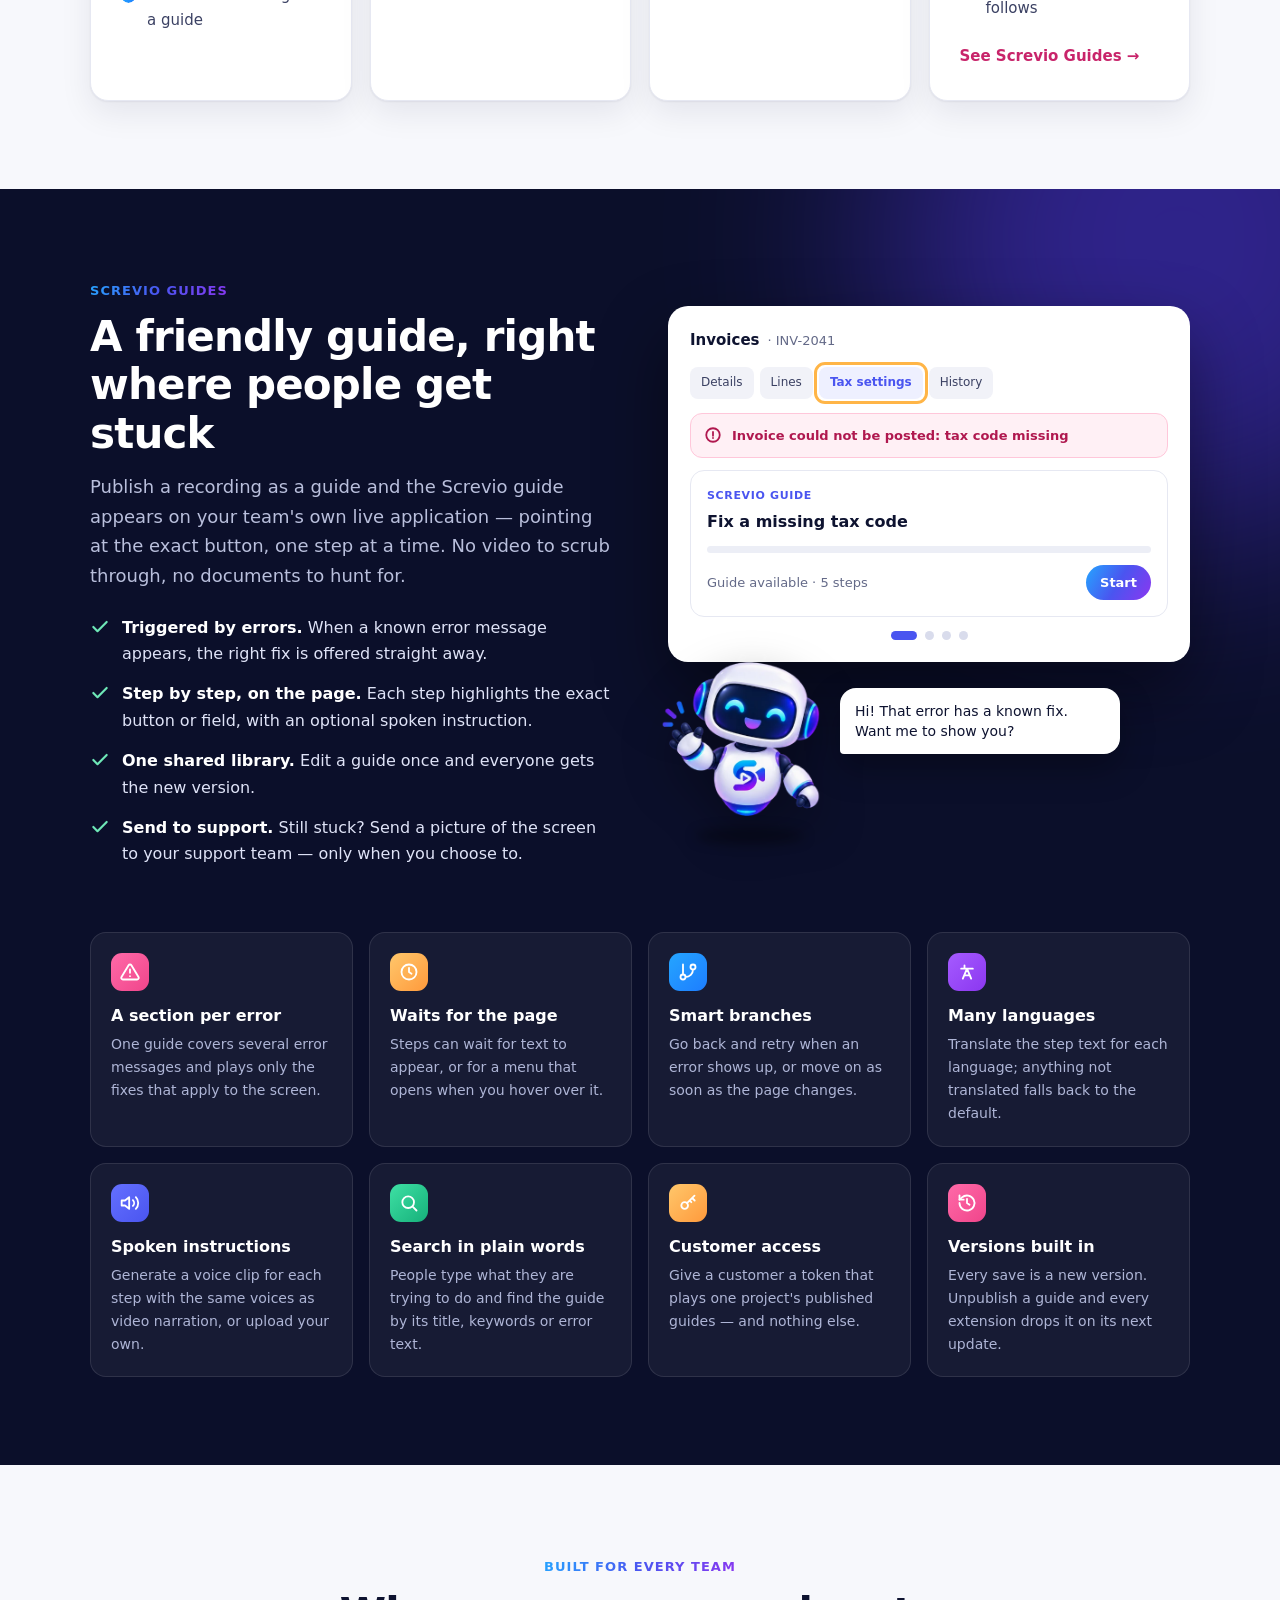
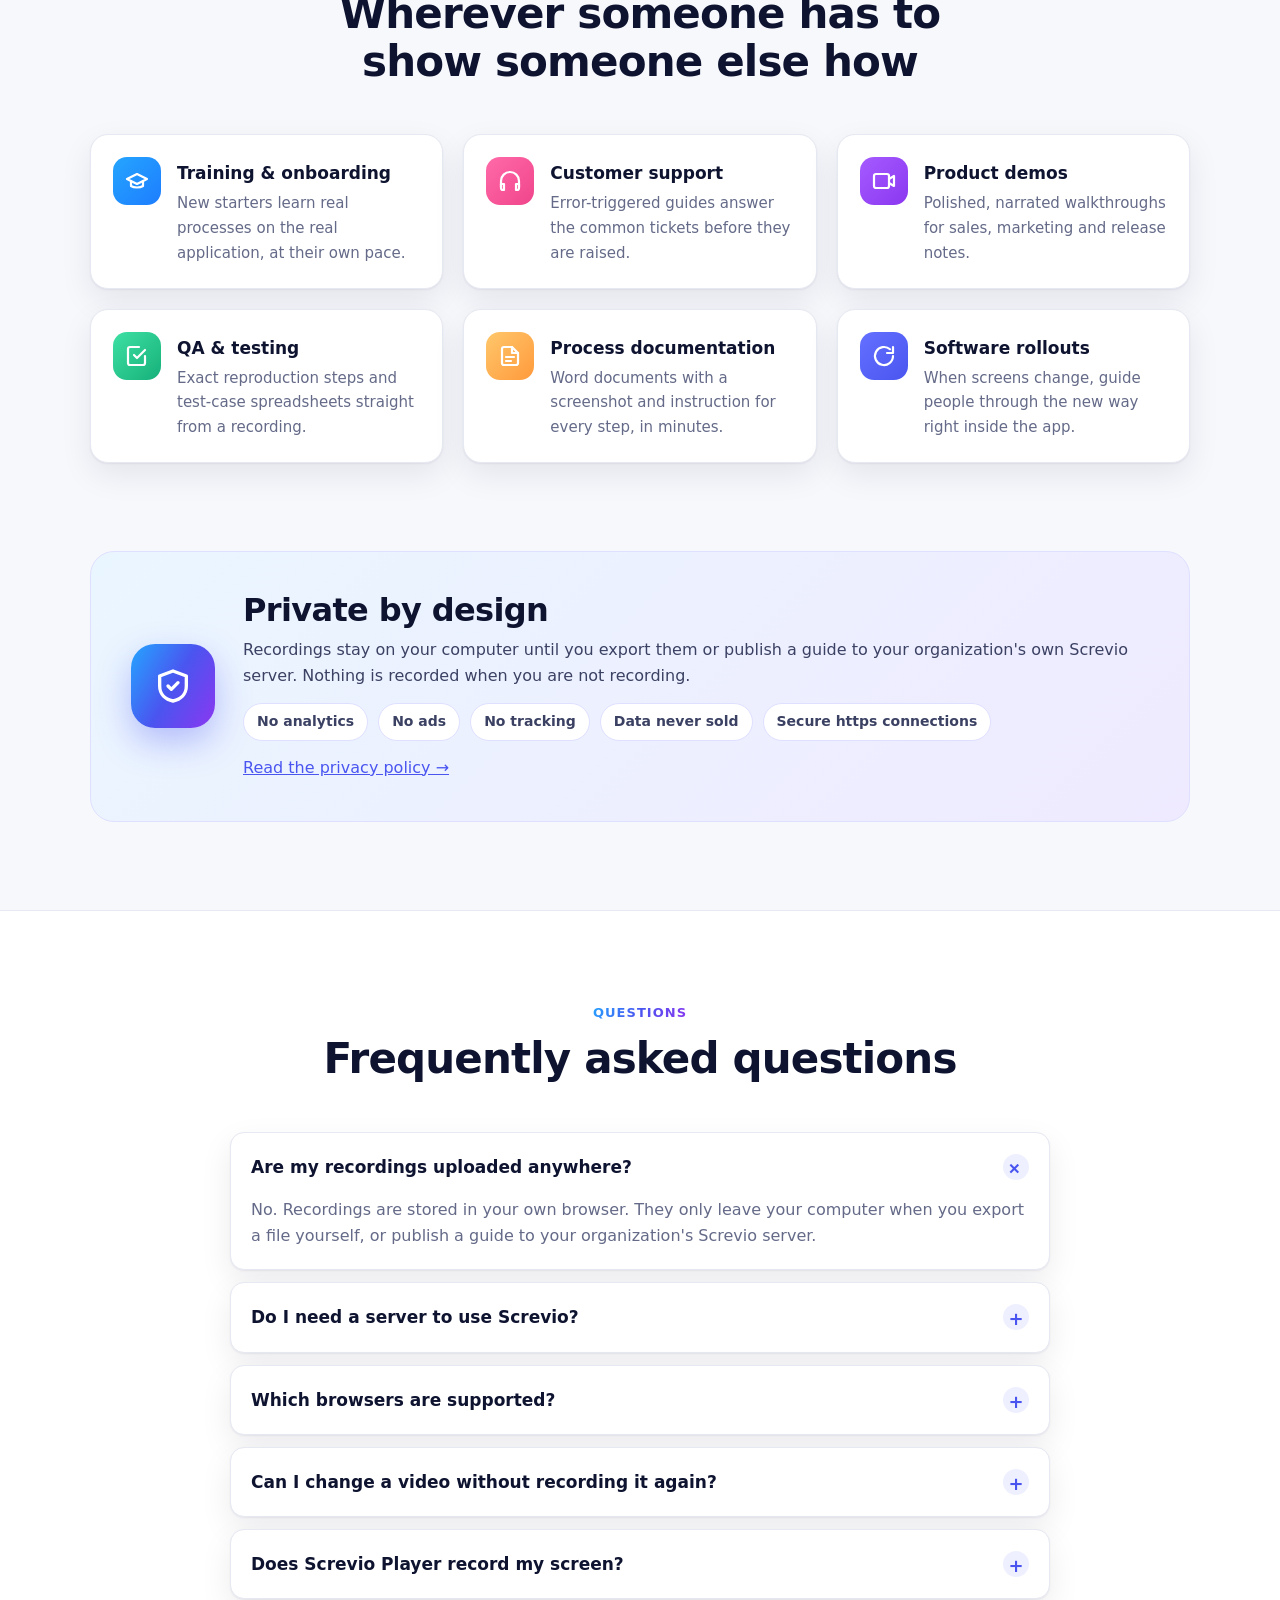
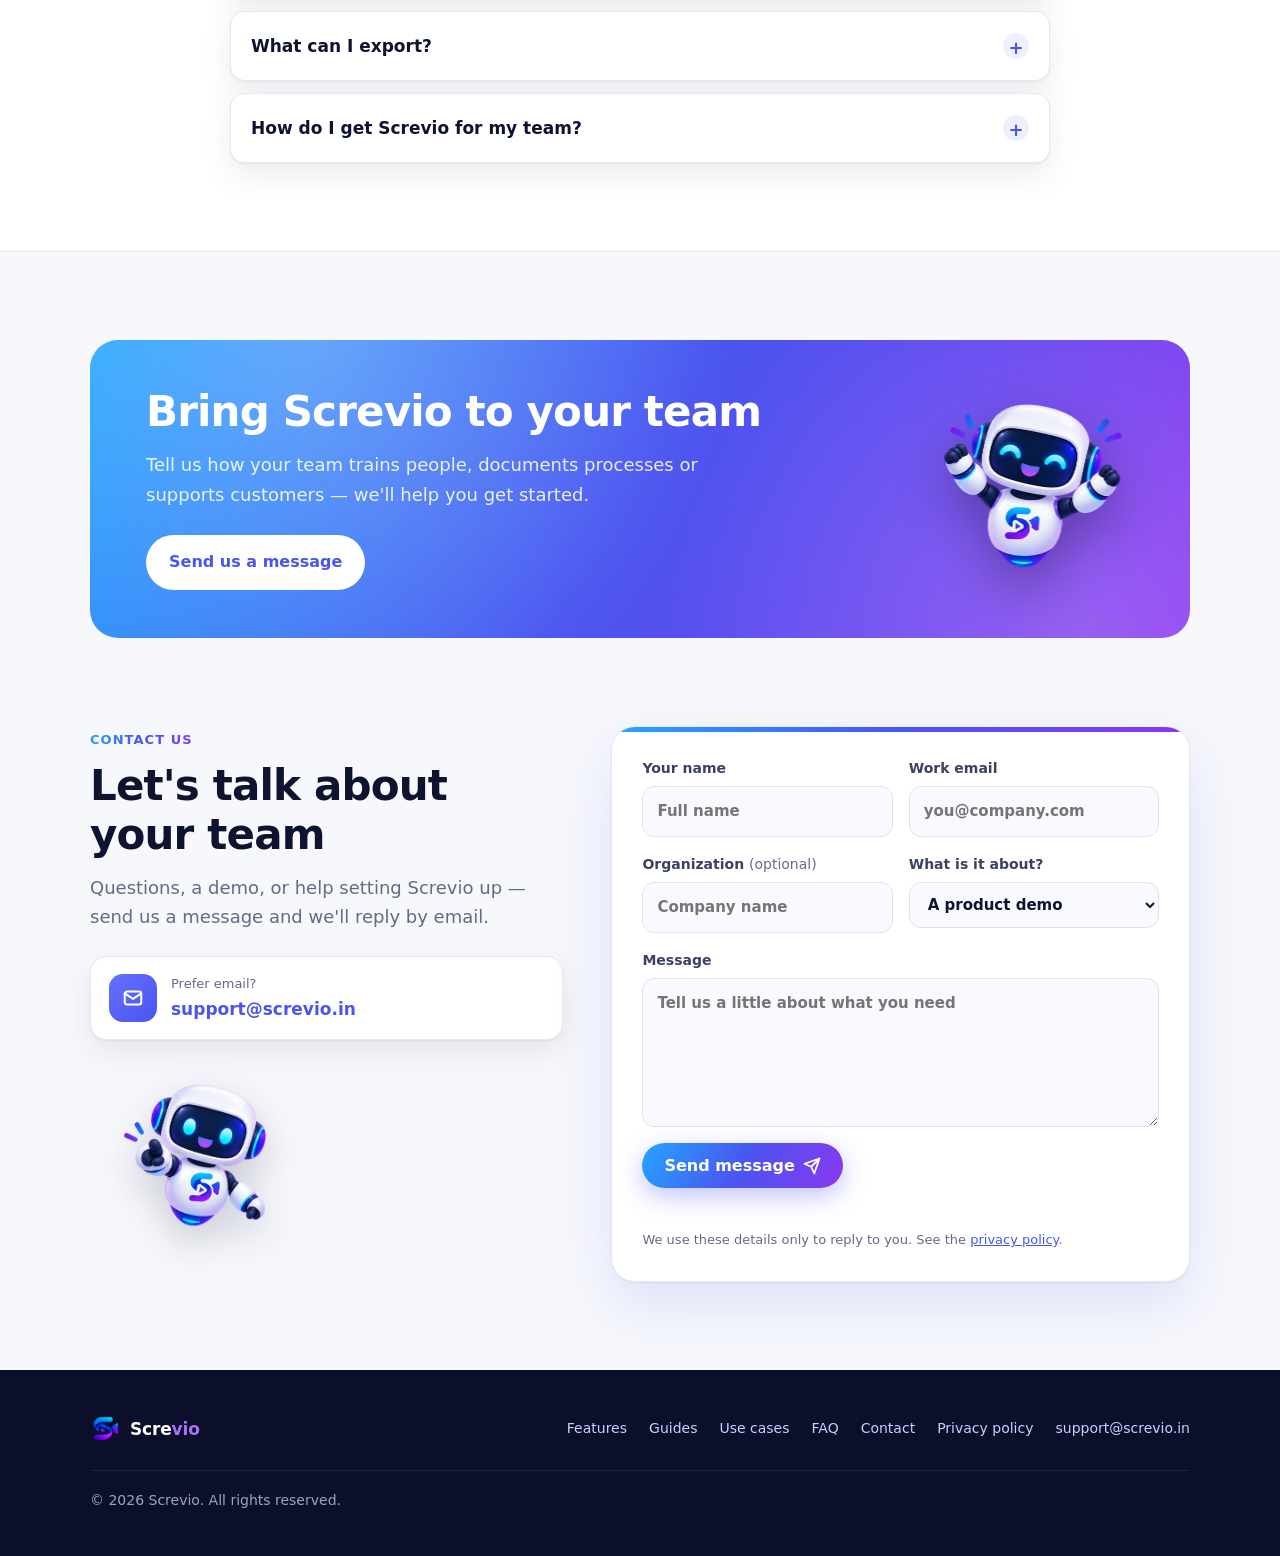
==== commit 9d0f975a: "Contact form (Web3Forms, key pending) and privacy policy section for it" ====
--- a/index.html
+++ b/index.html
@@ -26,7 +26,7 @@
         <a class="hide-sm" href="#use-cases">Use cases</a>
         <a class="hide-sm" href="#faq">FAQ</a>
         <a href="privacy.html">Privacy</a>
-        <a class="btn btn-primary" href="mailto:support@screvio.in">Contact us</a>
+        <a class="btn btn-primary" href="#contact">Contact us</a>
       </nav>
     </div>
   </header>
@@ -407,10 +407,52 @@
           <div>
             <h2>Bring Screvio to your team</h2>
             <p>Tell us how your team trains people, documents processes or supports customers — we'll help you get started.</p>
-            <a class="btn btn-light" href="mailto:support@screvio.in">support@screvio.in</a>
+            <a class="btn btn-light" href="#contact">Send us a message</a>
           </div>
           <img class="cta-bot" src="mascot/happy.webp" alt="The Screvio guide robot cheering" width="200" height="200" loading="lazy">
         </div>
+      </div>
+    </section>
+    <!-- ============ CONTACT ============ -->
+    <section class="contact" id="contact">
+      <div class="wrap contact-grid">
+        <div class="contact-info reveal">
+          <span class="kicker">Contact us</span>
+          <h2>Let's talk about your team</h2>
+          <p>Questions, a demo, or help setting Screvio up — send us a message and we'll reply by email.</p>
+          <div class="contact-card">
+            <div class="icon i-indigo"><svg width="22" height="22" viewBox="0 0 24 24" fill="none" stroke="currentColor" stroke-width="2.2" stroke-linecap="round" stroke-linejoin="round" aria-hidden="true"><rect x="3" y="5" width="18" height="14" rx="2.5"/><path d="m3 7 9 6 9-6"/></svg></div>
+            <div><small>Prefer email?</small><a href="mailto:support@screvio.in">support@screvio.in</a></div>
+          </div>
+          <img class="contact-bot" src="mascot/point.webp" alt="" width="180" height="180" loading="lazy">
+        </div>
+
+        <form class="contact-form reveal" style="--d:100ms" data-contact-form data-access-key="YOUR_WEB3FORMS_ACCESS_KEY" novalidate>
+          <div class="form-row">
+            <label>Your name<input name="name" type="text" autocomplete="name" required maxlength="100" placeholder="Full name"></label>
+            <label>Work email<input name="email" type="email" autocomplete="email" required maxlength="150" placeholder="you@company.com"></label>
+          </div>
+          <div class="form-row">
+            <label>Organization <span class="opt">(optional)</span><input name="organization" type="text" autocomplete="organization" maxlength="120" placeholder="Company name"></label>
+            <label>What is it about?
+              <select name="topic" required>
+                <option value="Product demo">A product demo</option>
+                <option value="Team setup">Setting Screvio up for my team</option>
+                <option value="Guides">Screvio Guides</option>
+                <option value="Support">Help with Screvio</option>
+                <option value="Other">Something else</option>
+              </select>
+            </label>
+          </div>
+          <label>Message<textarea name="message" rows="5" required maxlength="3000" placeholder="Tell us a little about what you need"></textarea></label>
+          <!-- Spam trap: hidden from people, filled in by bots. -->
+          <input type="checkbox" name="botcheck" class="trap" tabindex="-1" autocomplete="off" aria-hidden="true">
+          <button class="btn btn-primary" type="submit">Send message
+            <svg width="18" height="18" viewBox="0 0 24 24" fill="none" stroke="currentColor" stroke-width="2.4" stroke-linecap="round" stroke-linejoin="round" aria-hidden="true"><path d="M22 2 11 13M22 2l-7 20-4-9-9-4Z"/></svg>
+          </button>
+          <p class="form-status" data-form-status role="status" aria-live="polite"></p>
+          <p class="form-note">We use these details only to reply to you. See the <a href="privacy.html#contact-form">privacy policy</a>.</p>
+        </form>
       </div>
     </section>
   </main>
@@ -426,6 +468,7 @@
         <a href="#guides">Guides</a>
         <a href="#use-cases">Use cases</a>
         <a href="#faq">FAQ</a>
+        <a href="#contact">Contact</a>
         <a href="privacy.html">Privacy policy</a>
         <a href="mailto:support@screvio.in">support@screvio.in</a>
       </div>
--- a/style.css
+++ b/style.css
@@ -305,6 +305,42 @@
 .faq details[open] summary::after { transform: translateY(-50%) rotate(45deg); }
 .faq details p { margin: 0 0 16px; color: var(--muted); }
 
+/* --- contact form ------------------------------------------------------- */
+.contact { padding-top: 0; scroll-margin-top: 20px; }
+.contact-grid { display: grid; grid-template-columns: .9fr 1.1fr; gap: 48px; align-items: start; }
+.contact-info h2 { margin-top: 10px; }
+.contact-info > p { font-size: 18px; color: var(--muted); margin: 0 0 24px; }
+.contact-card { display: flex; gap: 14px; align-items: center; background: var(--panel); border: 1px solid var(--line); border-radius: 16px; padding: 16px 18px; box-shadow: var(--shadow); }
+.contact-card small { display: block; color: var(--muted); font-size: 13px; }
+.contact-card a { font-weight: 700; font-size: 17px; text-decoration: none; }
+.contact-bot { display: block; width: 180px; margin: 28px 0 0 20px; animation: float 3.6s ease-in-out infinite; filter: drop-shadow(0 16px 20px rgba(14, 19, 48, .2)); }
+.contact-form { background: var(--panel); border: 1px solid var(--line); border-radius: 24px; padding: 30px; box-shadow: 0 1px 2px rgba(14, 19, 48, .06), 0 24px 60px rgba(74, 85, 240, .14); position: relative; overflow: hidden; }
+.contact-form::before { content: ""; position: absolute; inset: 0 0 auto 0; height: 5px; background: var(--grad); }
+.form-row { display: grid; grid-template-columns: 1fr 1fr; gap: 16px; }
+.contact-form label { display: block; font-size: 14px; font-weight: 600; color: var(--ink-2); margin-bottom: 16px; }
+.contact-form .opt { font-weight: 400; color: var(--muted); }
+.contact-form input, .contact-form select, .contact-form textarea { display: block; width: 100%; margin-top: 6px; font: inherit; font-size: 15px; color: var(--ink); background: #f9faff; border: 1px solid #dfe2ee; border-radius: 12px; padding: 12px 14px; transition: border-color .15s, box-shadow .15s, background .15s; }
+.contact-form textarea { resize: vertical; min-height: 130px; }
+.contact-form input:focus, .contact-form select:focus, .contact-form textarea:focus { outline: none; background: #fff; border-color: var(--indigo); box-shadow: 0 0 0 4px rgba(74, 85, 240, .15); }
+.contact-form input:user-invalid, .contact-form textarea:user-invalid { border-color: #e5484d; box-shadow: 0 0 0 4px rgba(229, 72, 77, .12); }
+.contact-form button { border: 0; cursor: pointer; font-family: inherit; }
+.contact-form button:disabled { opacity: .65; cursor: progress; transform: none; }
+.trap { position: absolute; left: -9999px; width: 1px; height: 1px; opacity: 0; }
+.form-status { margin: 14px 0 0; font-size: 15px; font-weight: 600; min-height: 1.4em; }
+.form-status.ok { color: #0d7a52; }
+.form-status.err { color: #c2263a; }
+.form-note { margin: 6px 0 0; font-size: 13px; color: var(--muted); }
+.contact-grid > * { min-width: 0; }
+@media (max-width: 960px) {
+  .contact-grid { grid-template-columns: 1fr; gap: 32px; }
+  .contact-bot { display: none; }
+}
+@media (max-width: 680px) {
+  .form-row { grid-template-columns: 1fr; gap: 0; }
+  .contact-form { padding: 24px 18px; }
+  .contact-form button { width: 100%; justify-content: center; }
+}
+
 /* --- CTA mascot --------------------------------------------------------- */
 .cta.with-bot { text-align: left; display: grid; grid-template-columns: 1fr auto; align-items: center; gap: 24px; padding: 48px 56px; }
 .cta.with-bot p { margin-left: 0; }
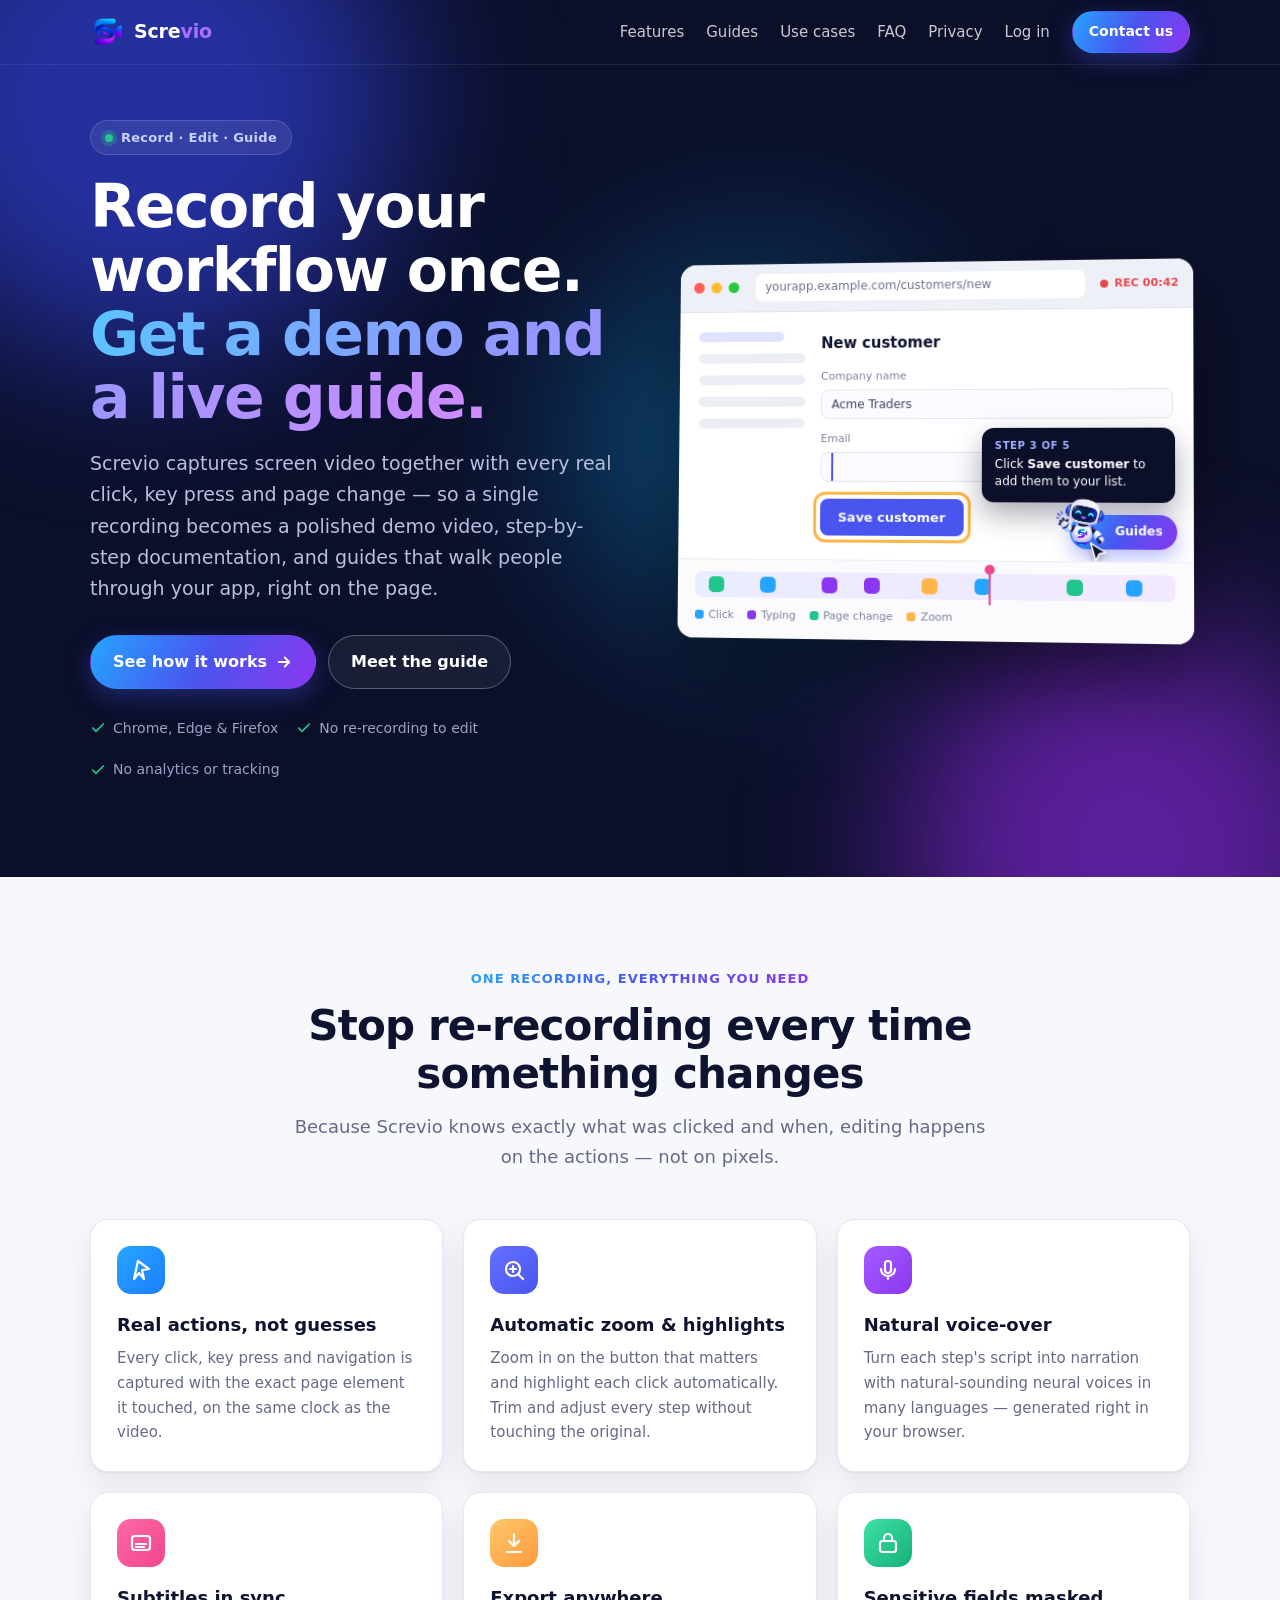
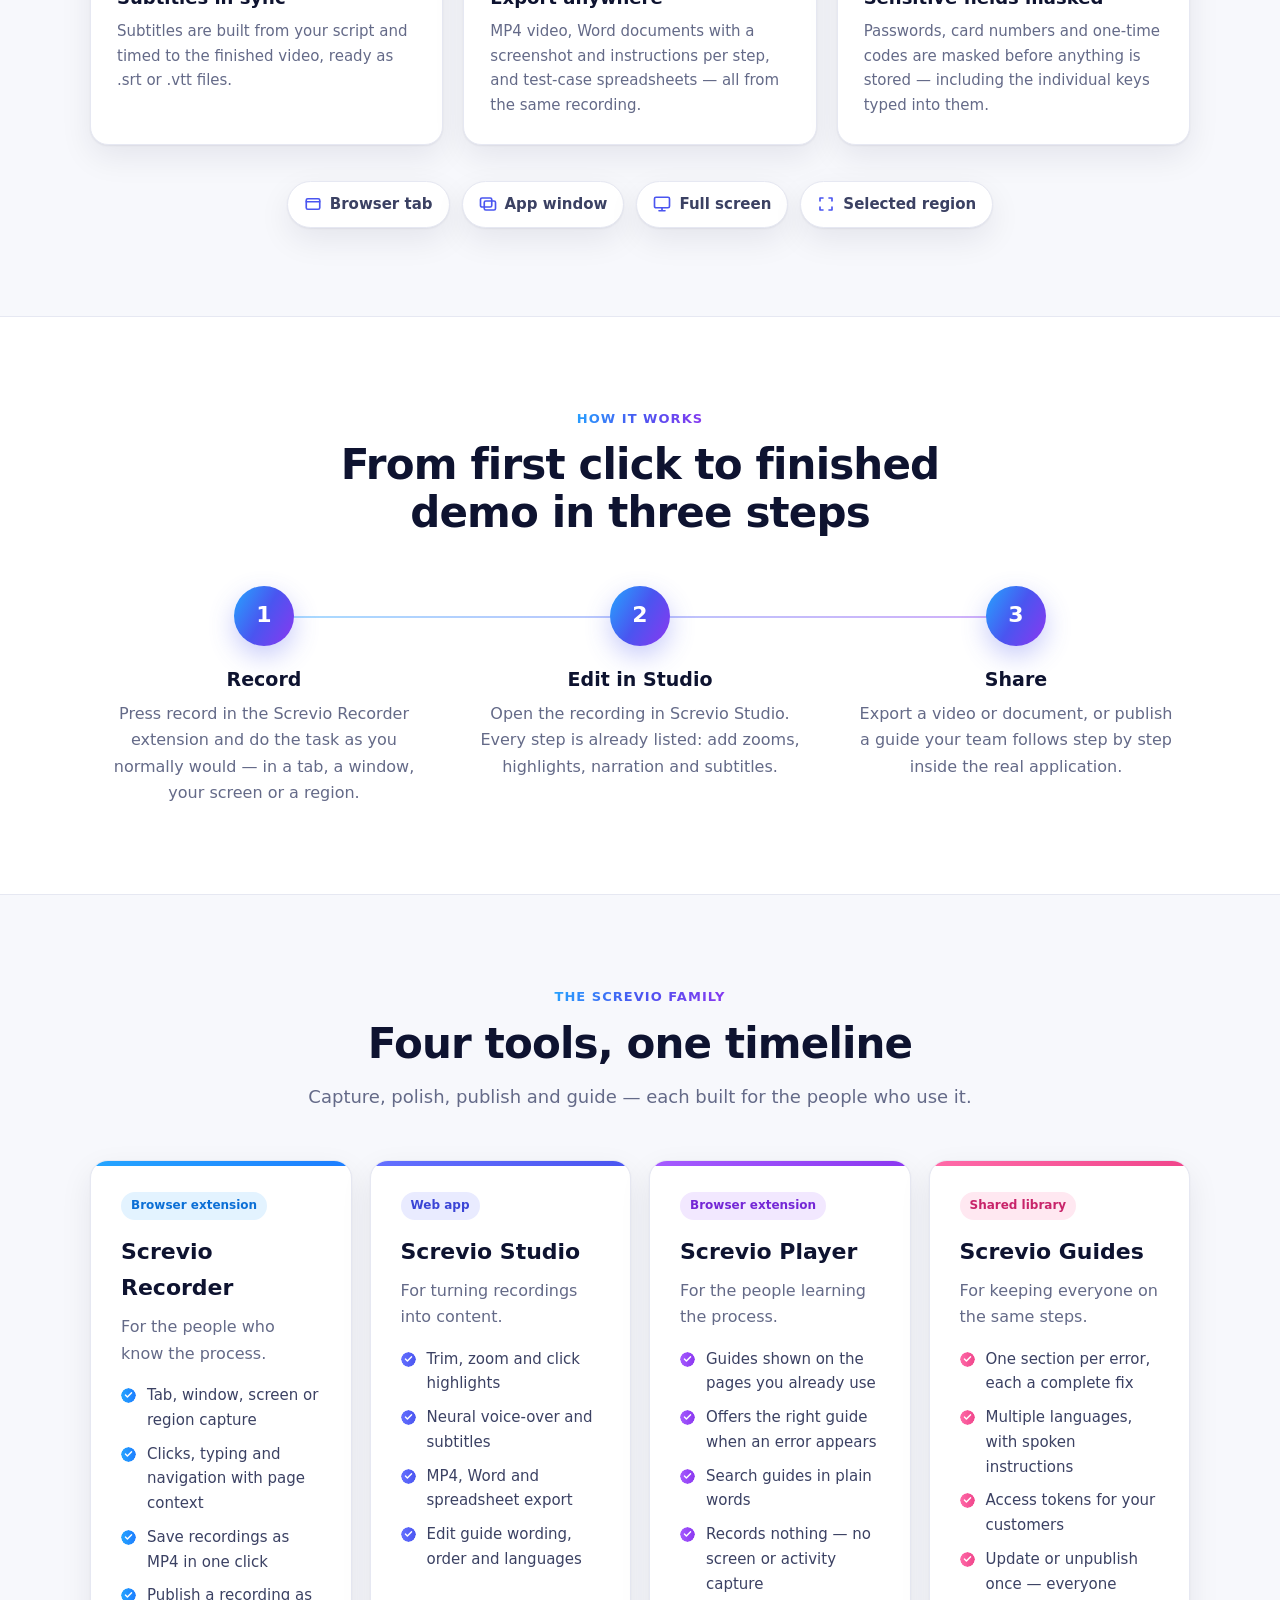
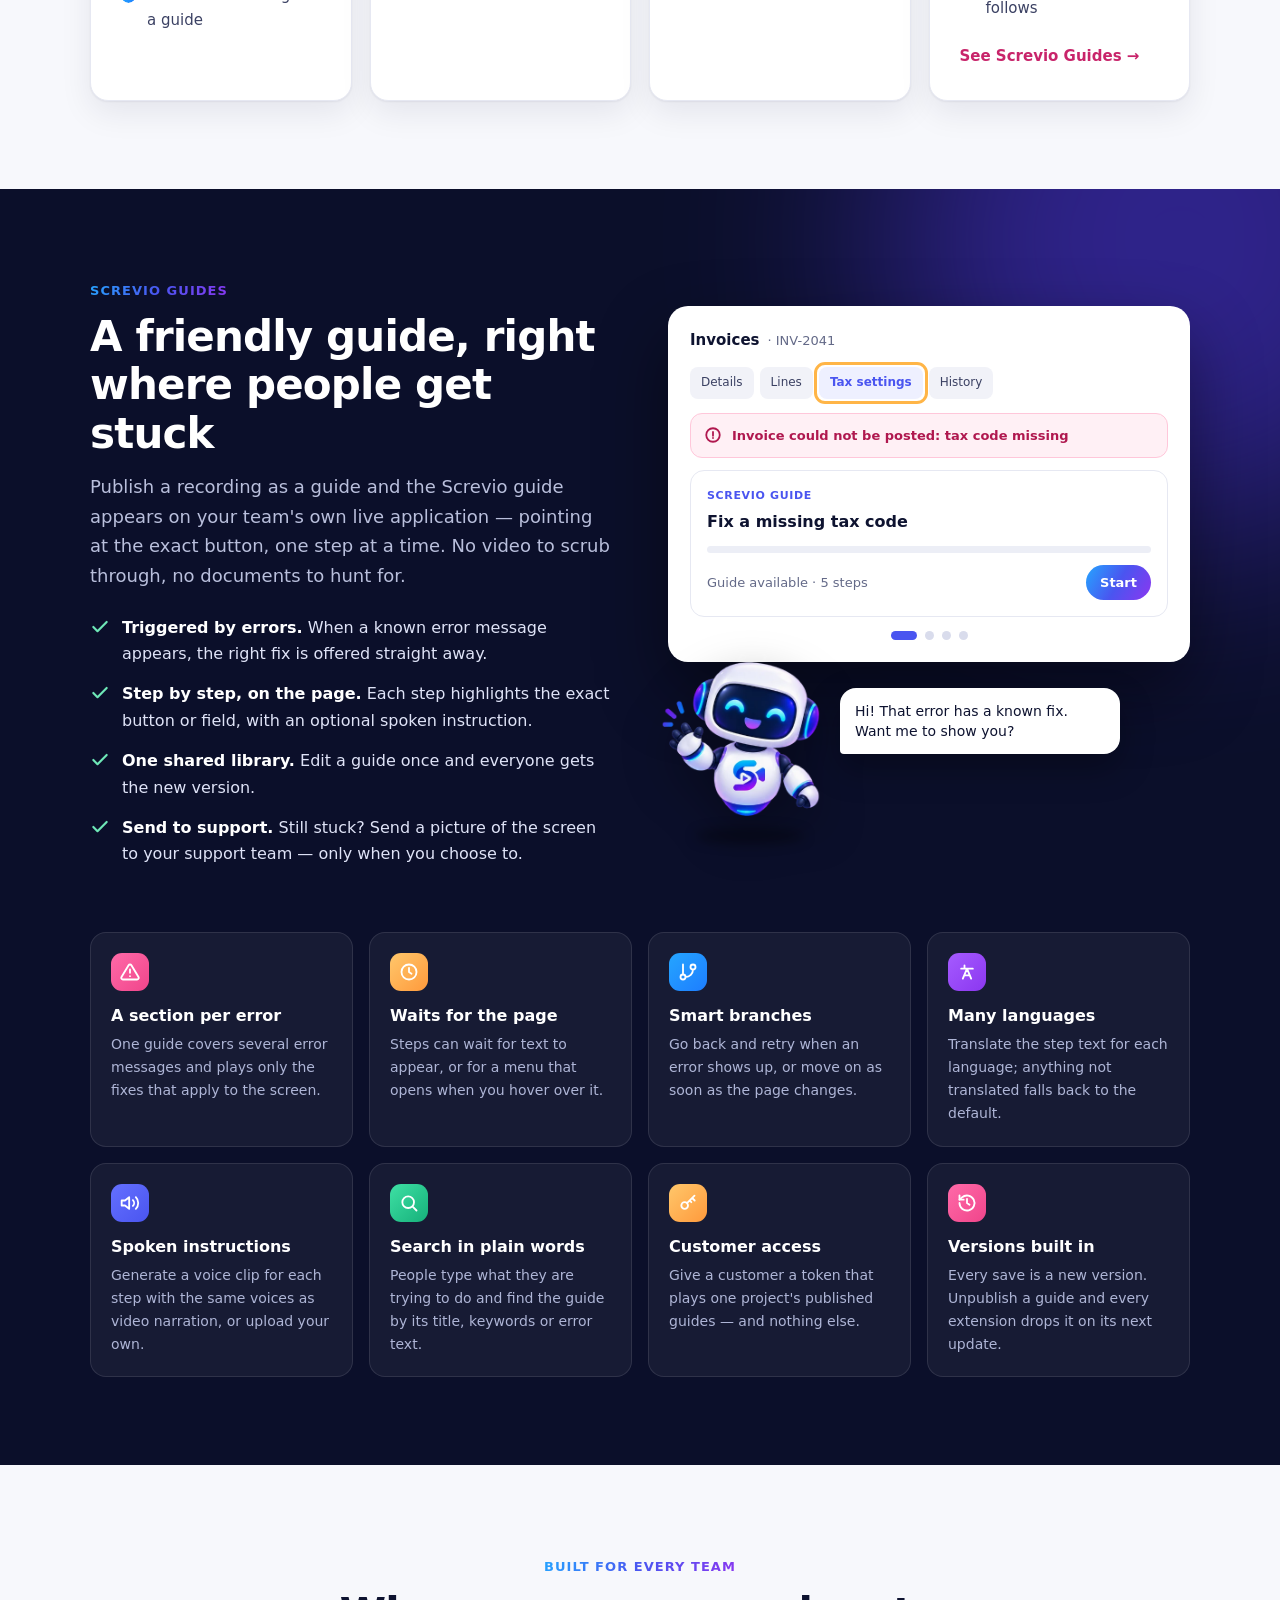
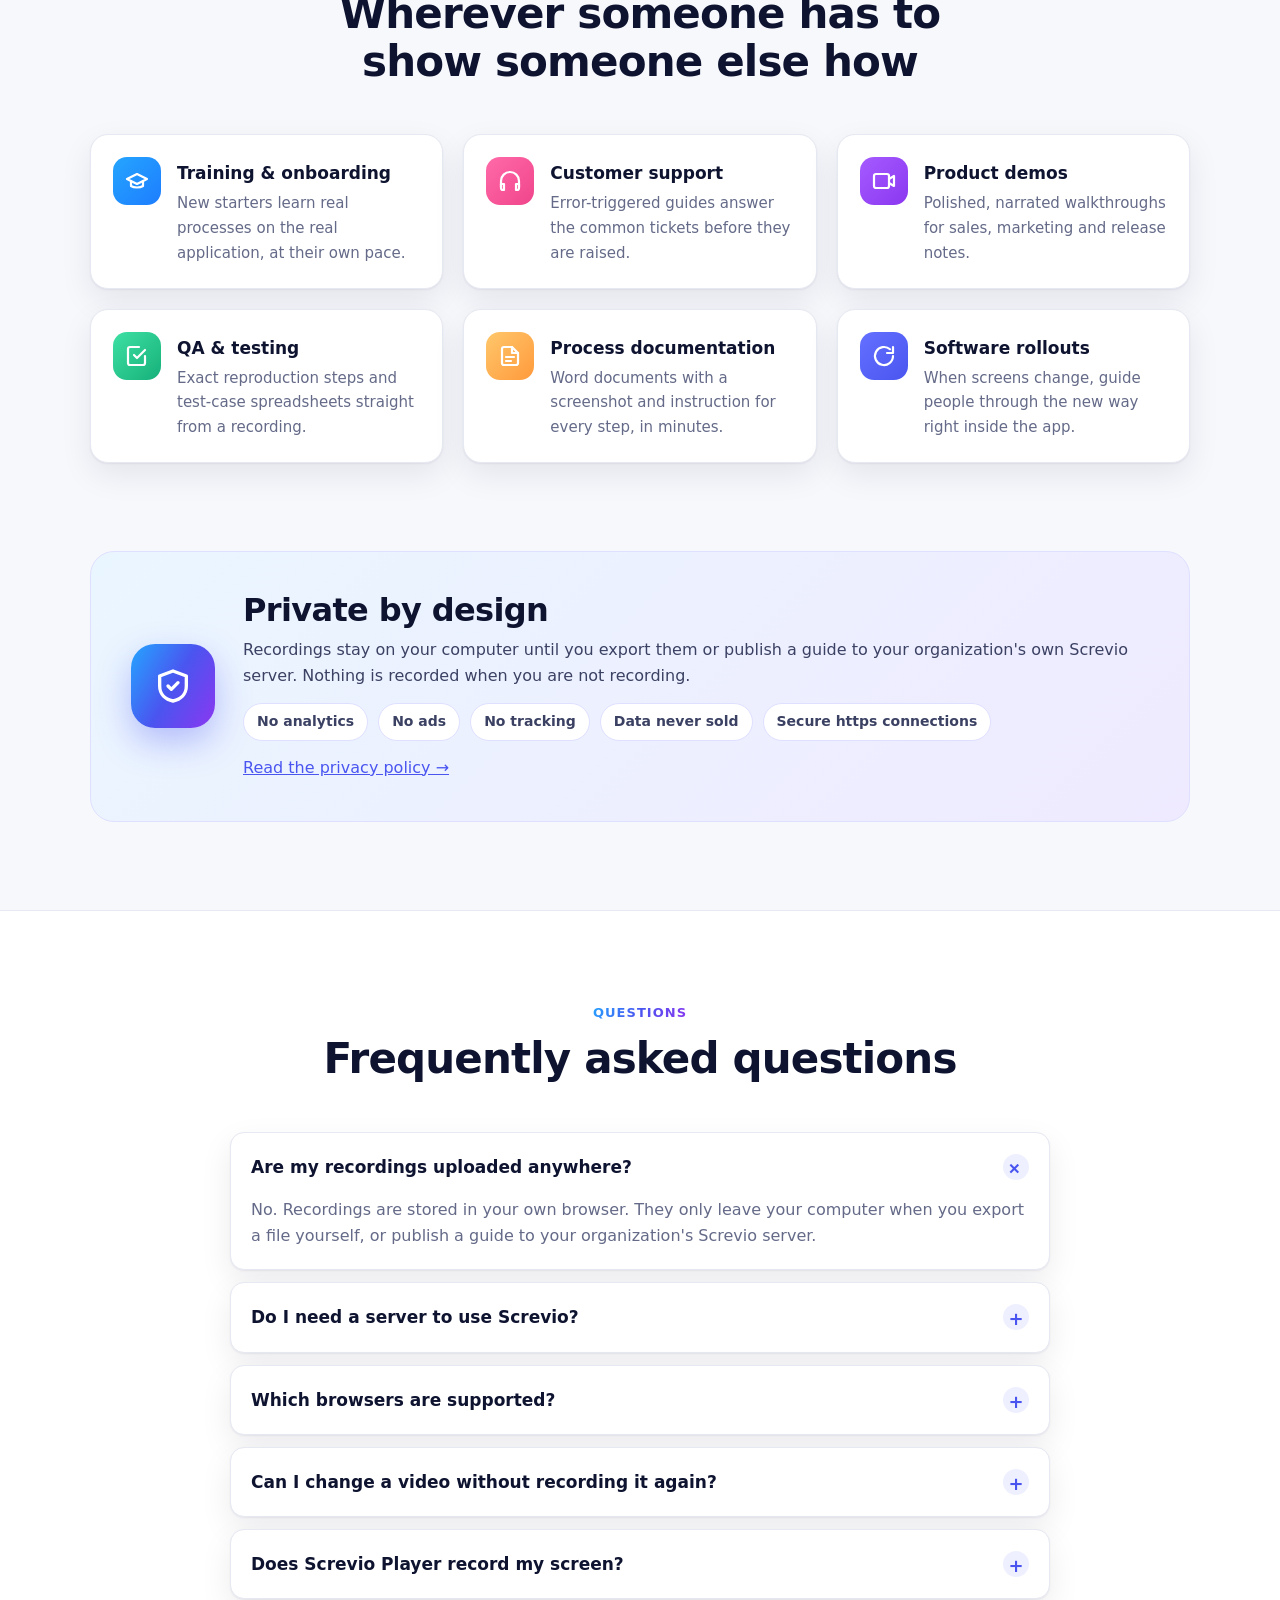
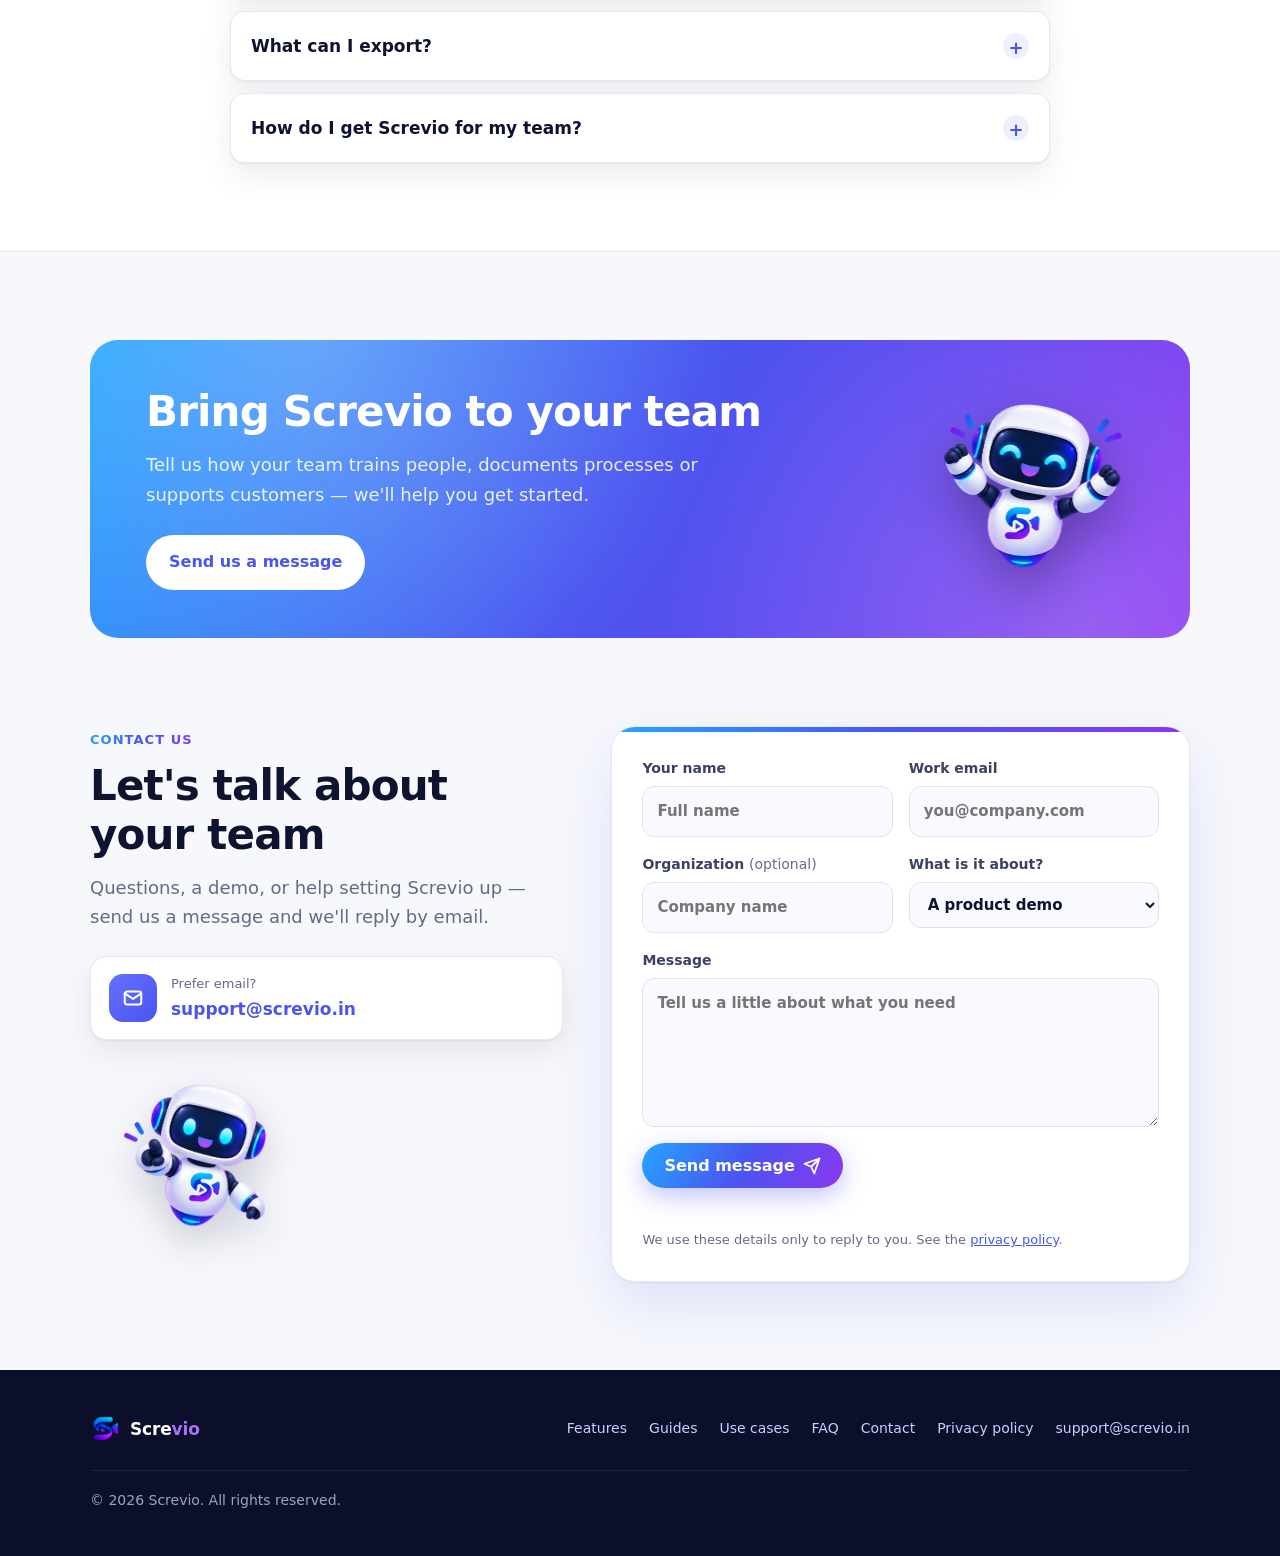
==== commit bf73c9e3: "Log in link in the header, opening Screvio Studio Privacy moves out of the phone header to make room" ====
--- a/index.html
+++ b/index.html
@@ -25,7 +25,8 @@
         <a class="hide-sm" href="#guides">Guides</a>
         <a class="hide-sm" href="#use-cases">Use cases</a>
         <a class="hide-sm" href="#faq">FAQ</a>
-        <a href="privacy.html">Privacy</a>
+        <a class="hide-sm" href="privacy.html">Privacy</a>
+        <a href="https://studio.screvio.in">Log in</a>
         <a class="btn btn-primary" href="#contact">Contact us</a>
       </nav>
     </div>
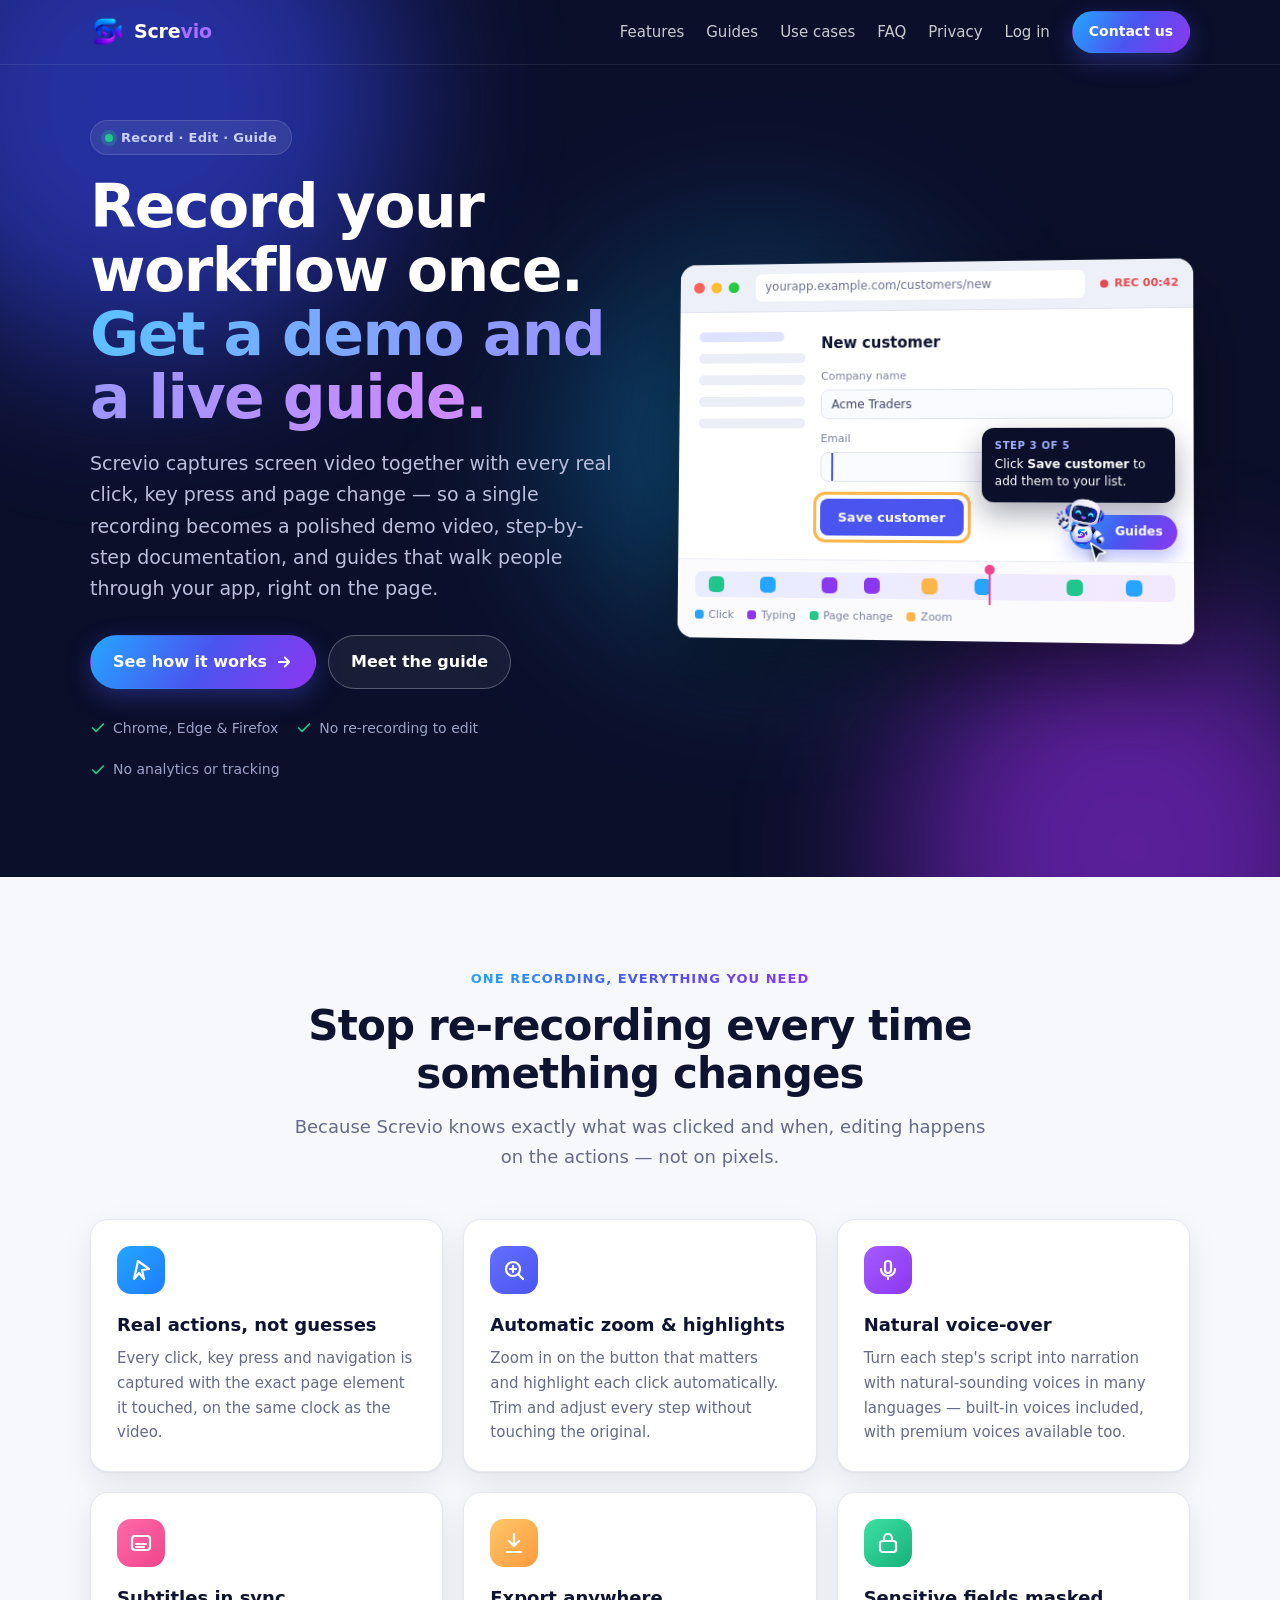
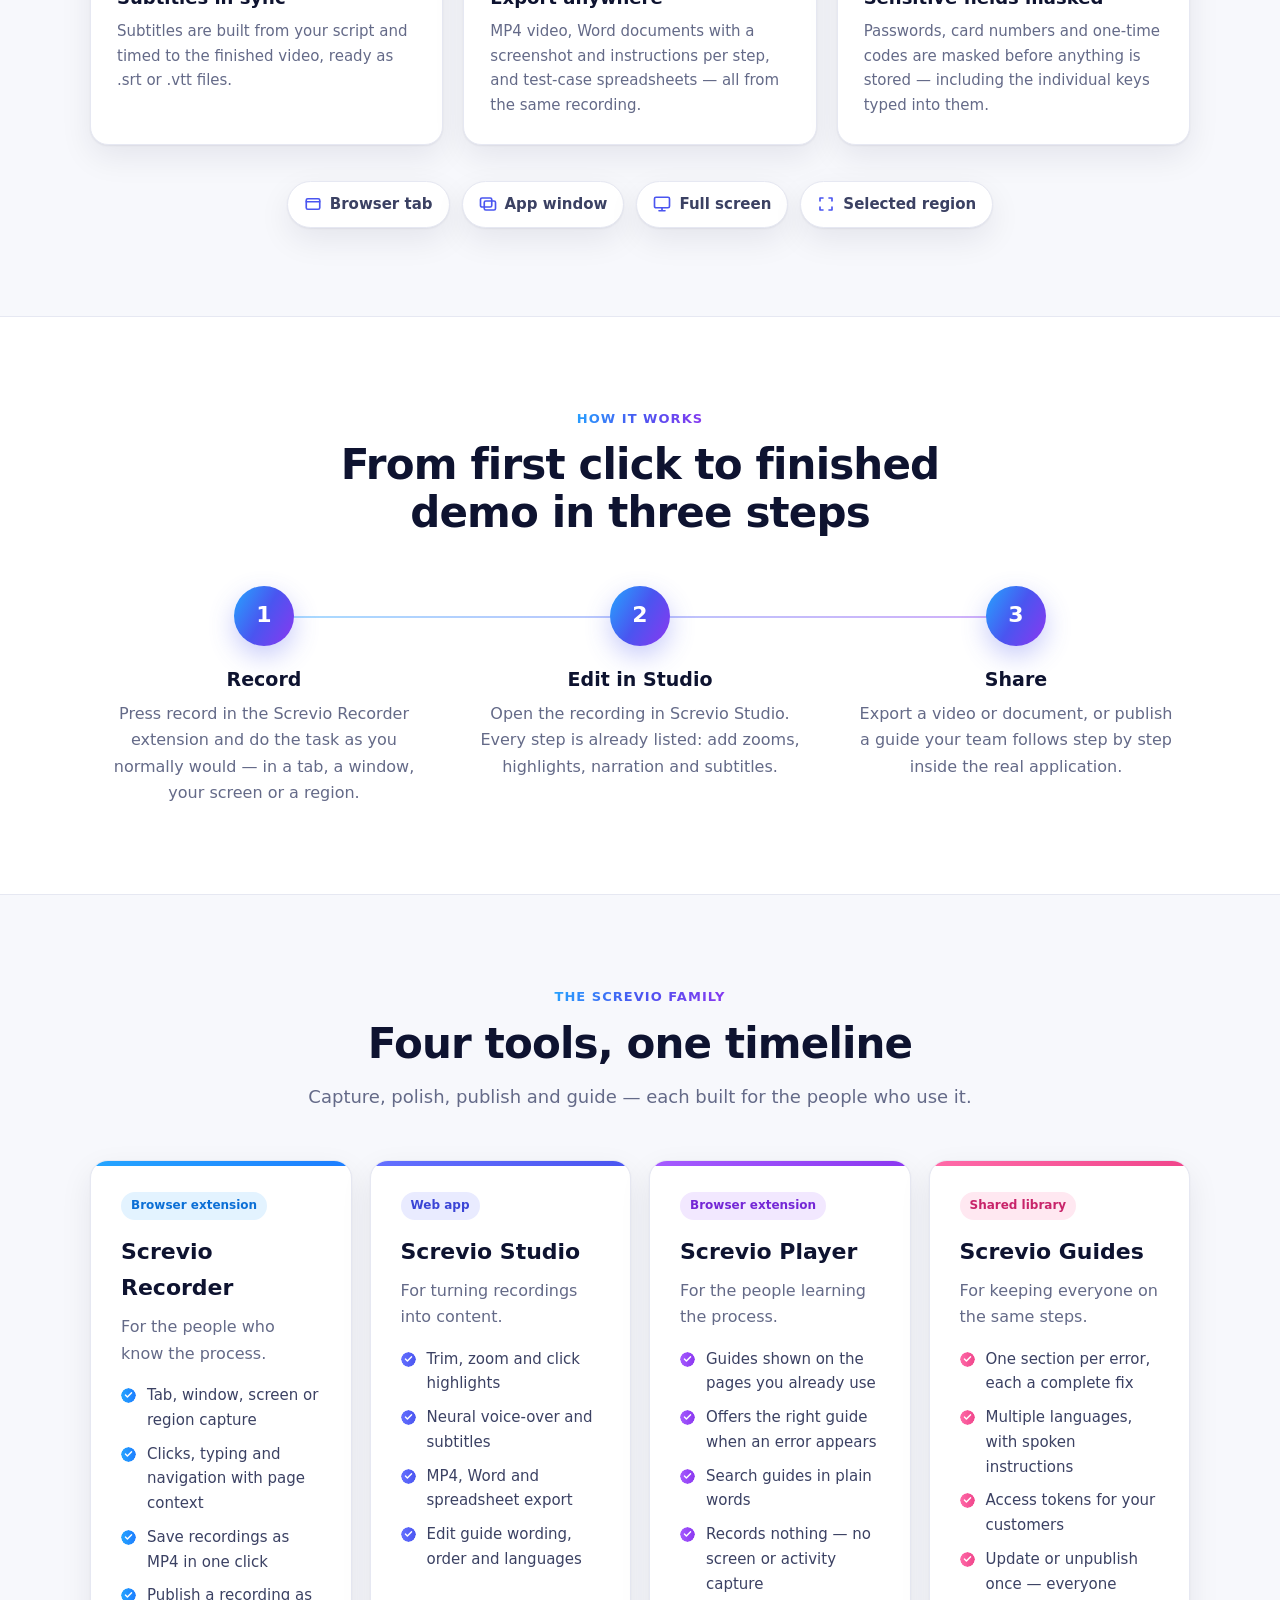
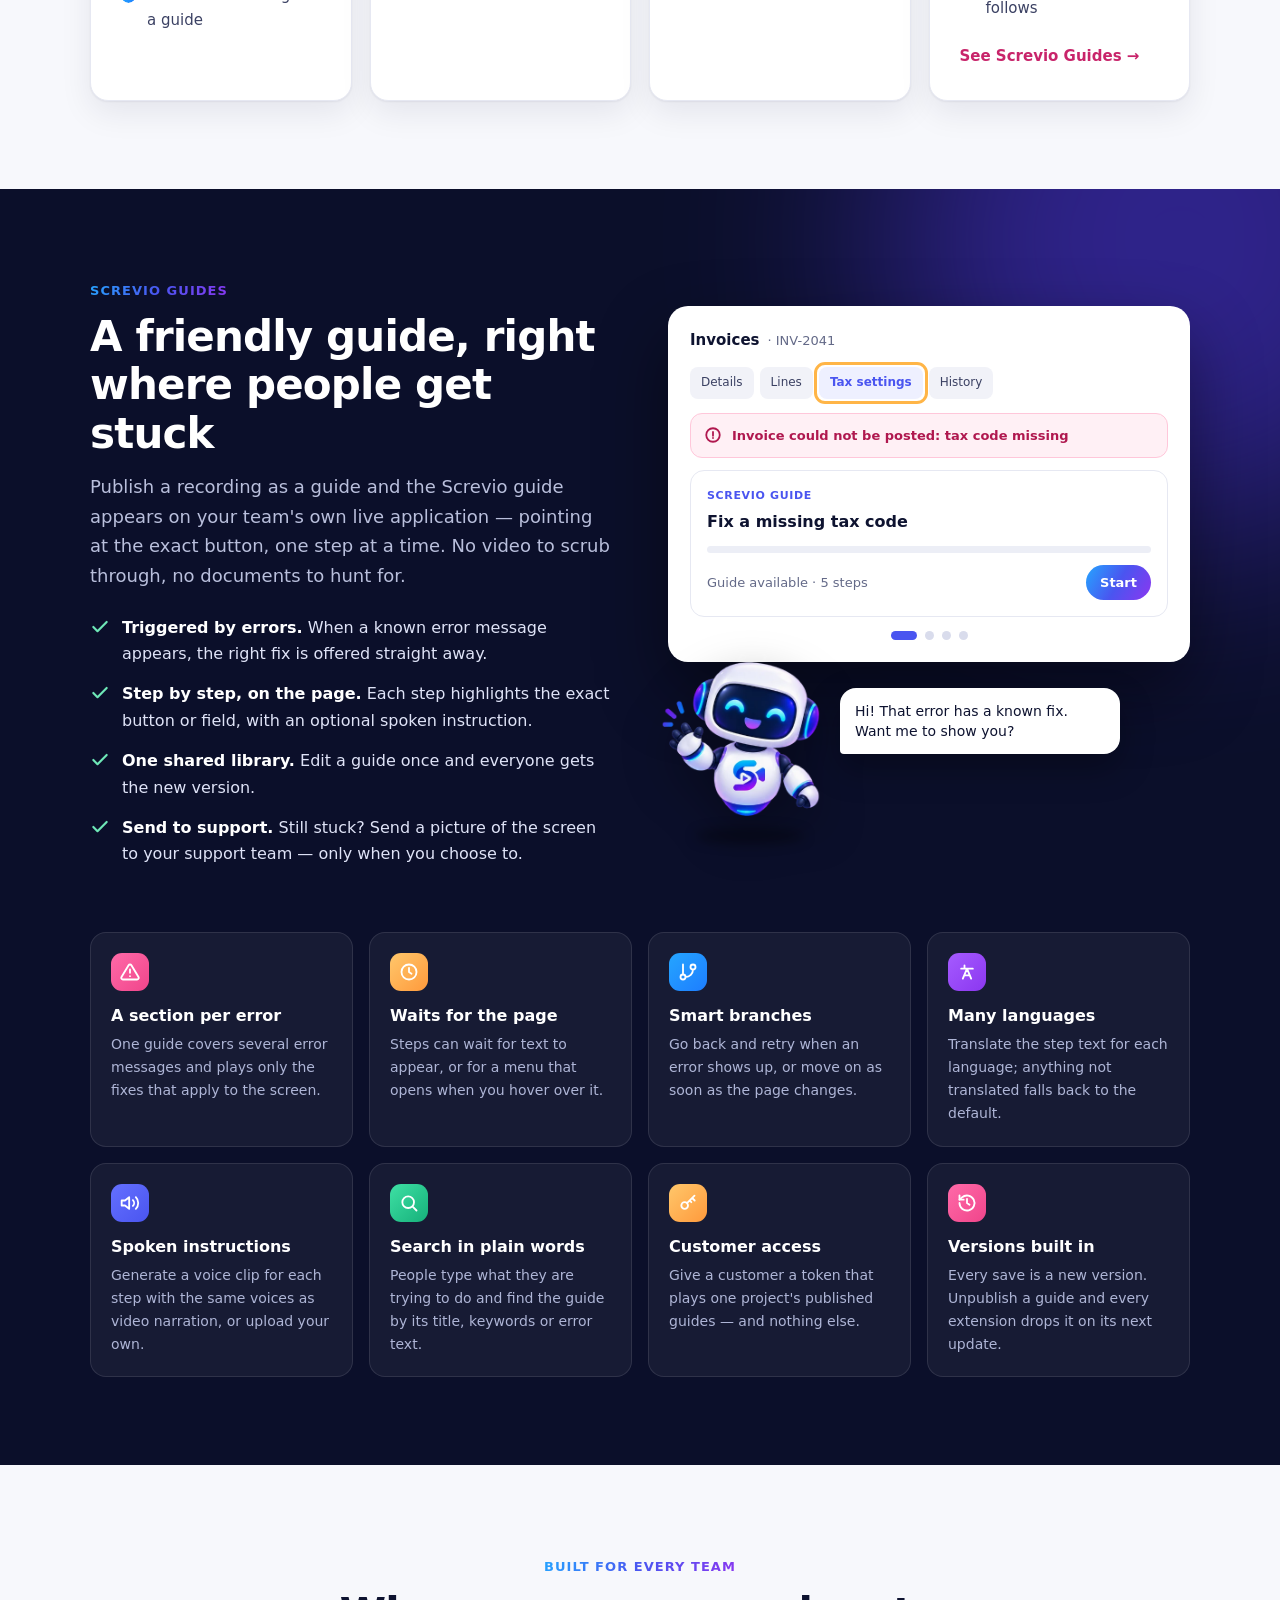
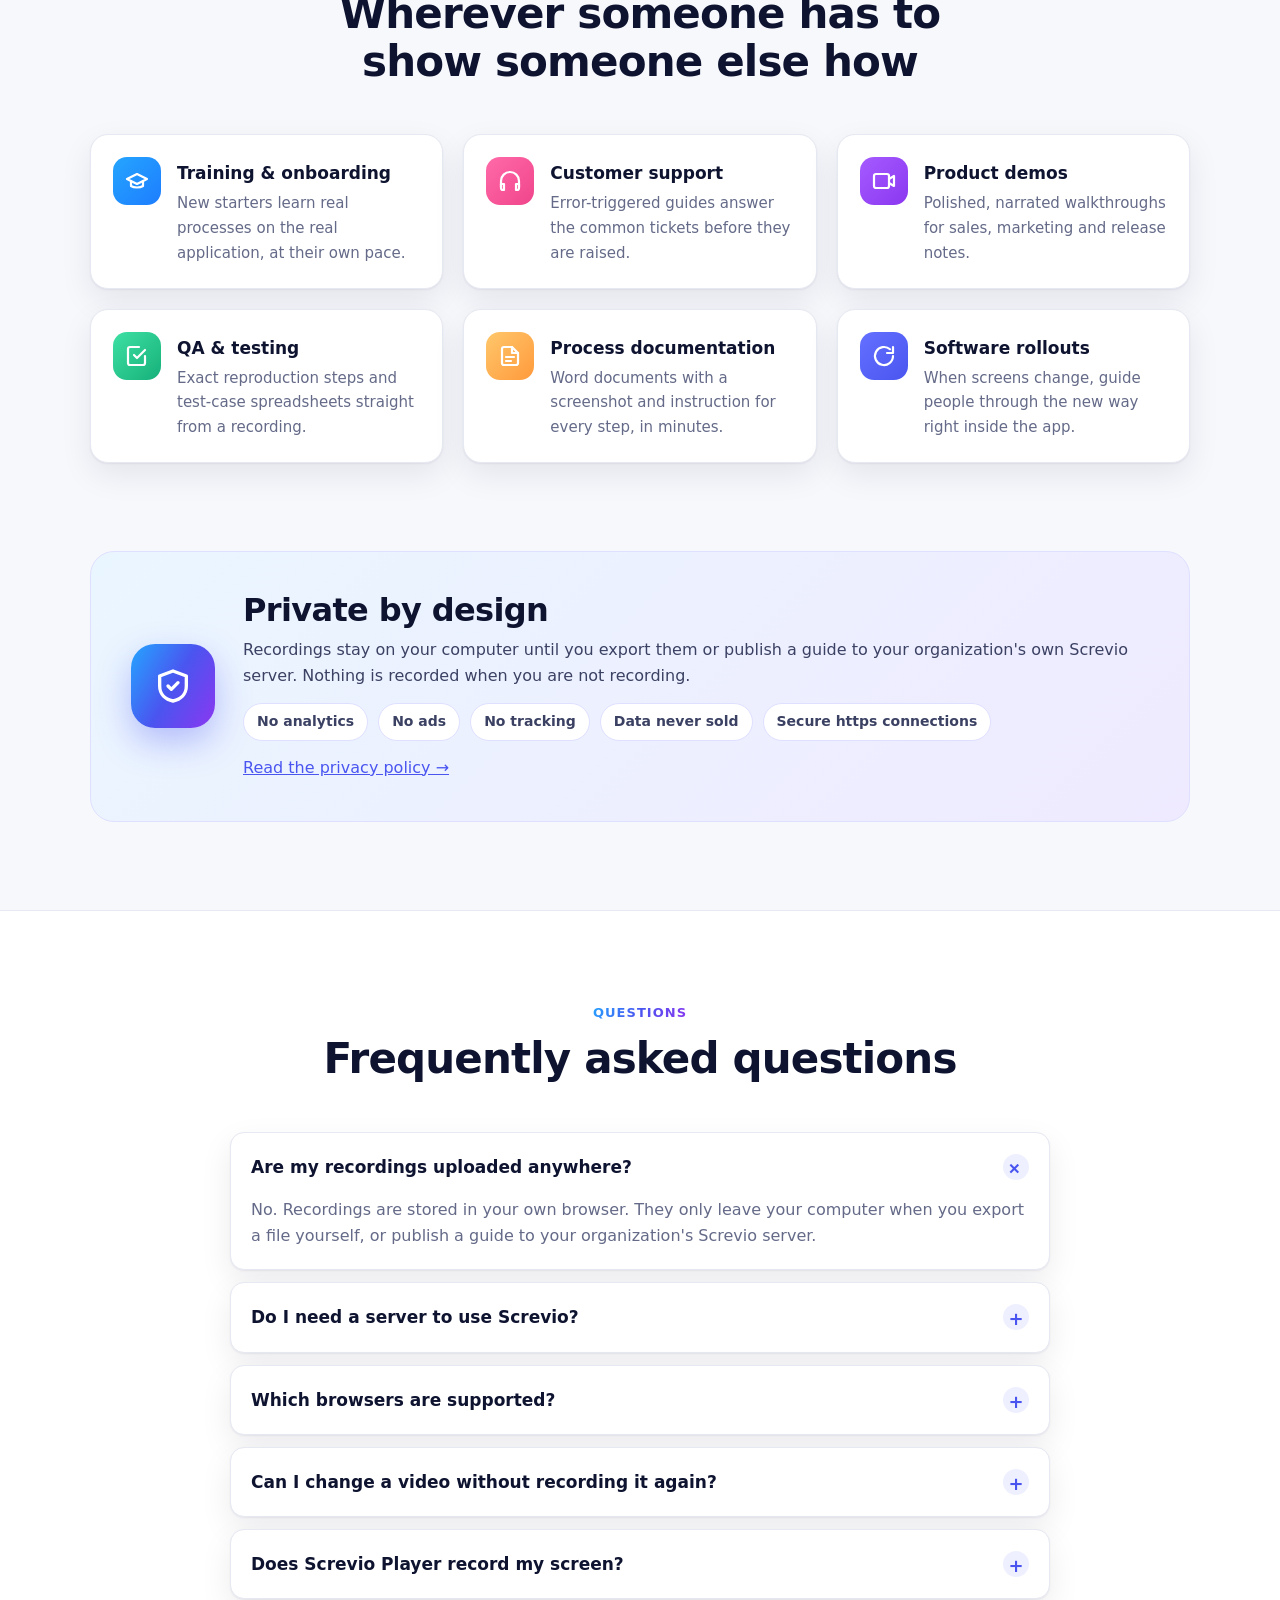
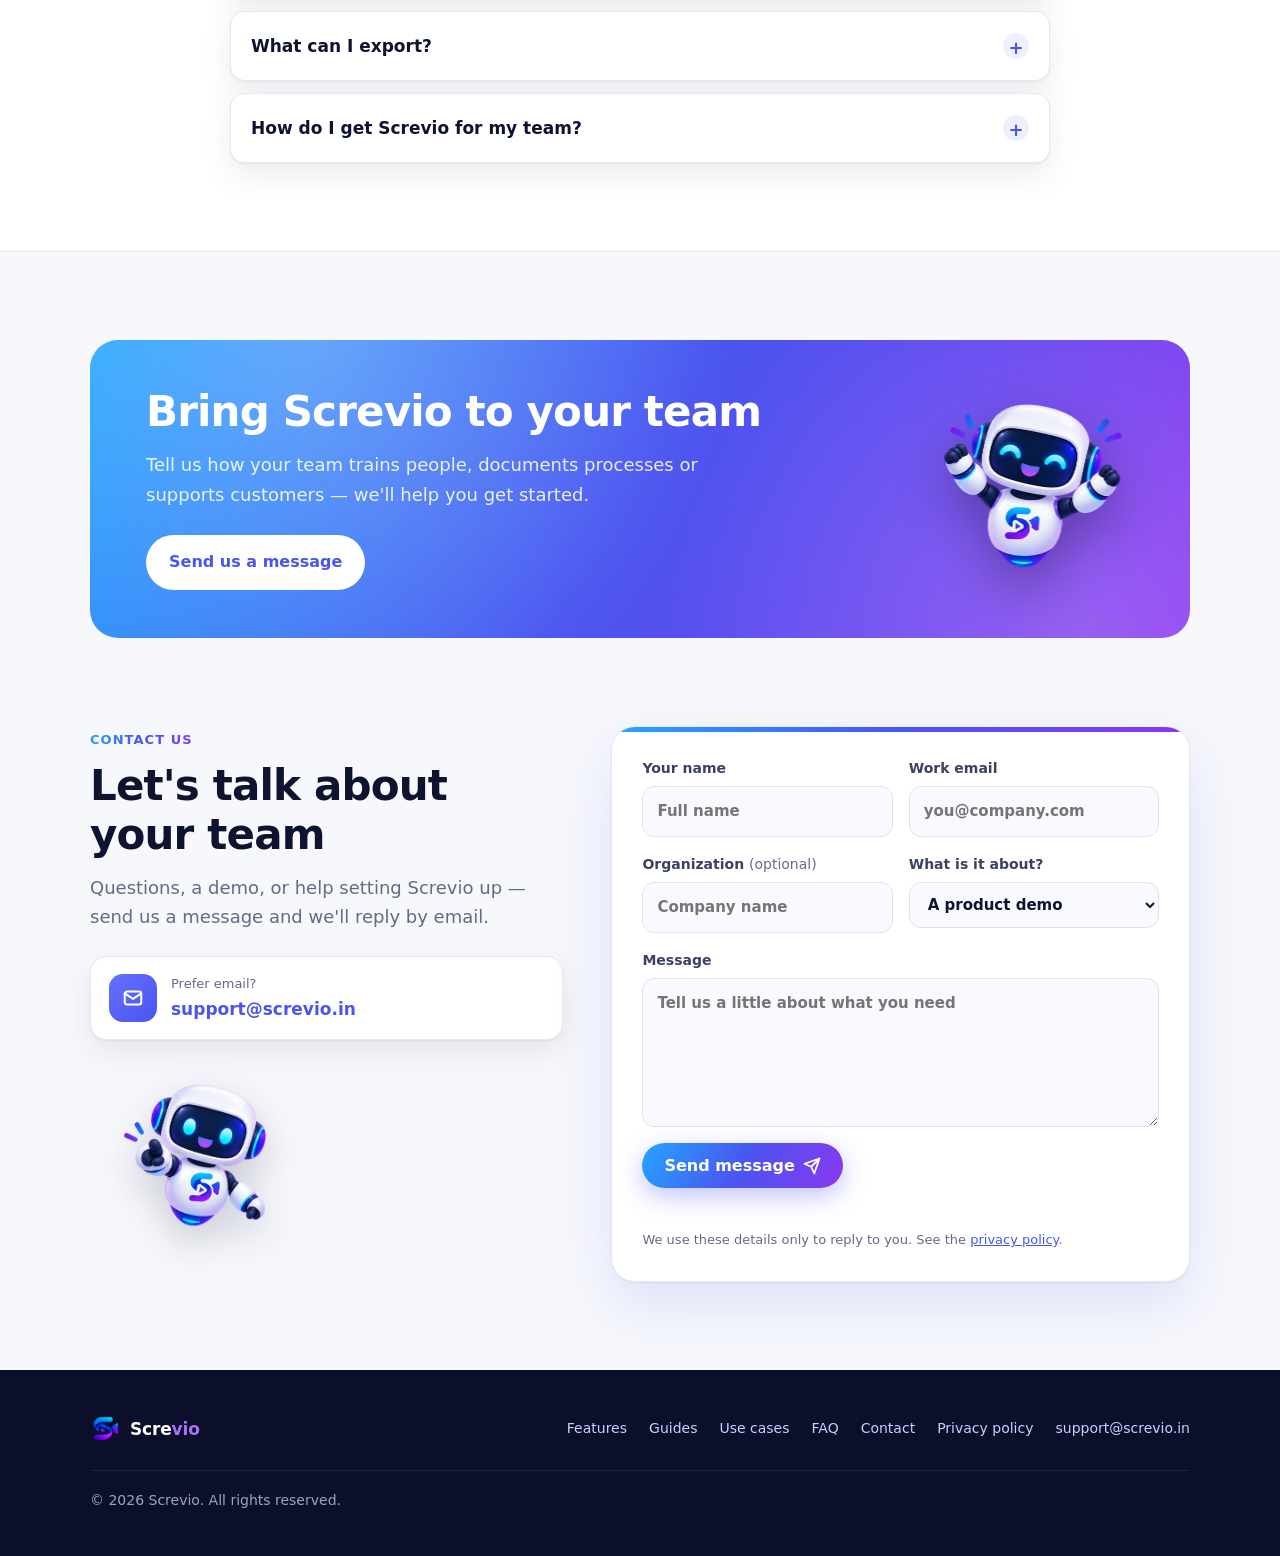
==== commit 93a32d7b: "Voice-over and server FAQ match how narration works now Voice-over is no longer only generated in th" ====
--- a/index.html
+++ b/index.html
@@ -105,7 +105,7 @@
           <div class="feature reveal" style="--d:160ms">
             <div class="icon i-violet"><svg width="24" height="24" viewBox="0 0 24 24" fill="none" stroke="currentColor" stroke-width="2.2" stroke-linecap="round" stroke-linejoin="round" aria-hidden="true"><path d="M12 3a3 3 0 0 0-3 3v6a3 3 0 0 0 6 0V6a3 3 0 0 0-3-3Z"/><path d="M19 11a7 7 0 0 1-14 0M12 18v3"/></svg></div>
             <h3>Natural voice-over</h3>
-            <p>Turn each step's script into narration with natural-sounding neural voices in many languages — generated right in your browser.</p>
+            <p>Turn each step's script into narration with natural-sounding voices in many languages — built-in voices included, with premium voices available too.</p>
           </div>
           <div class="feature reveal">
             <div class="icon i-pink"><svg width="24" height="24" viewBox="0 0 24 24" fill="none" stroke="currentColor" stroke-width="2.2" stroke-linecap="round" stroke-linejoin="round" aria-hidden="true"><rect x="3" y="5" width="18" height="14" rx="3"/><path d="M7 13h4M13 13h4M7 16h8"/></svg></div>
@@ -375,7 +375,7 @@
           </details>
           <details>
             <summary>Do I need a server to use Screvio?</summary>
-            <p>Recording, editing and exporting videos work without one. Sharing guides across a team uses a Screvio server run by your organization, so everyone sees the same library.</p>
+            <p>Recording works on its own. Editing, voice-over and export happen in Screvio Studio, which opens in your browser and is connected to a Screvio server — the same server that lets a team share one library of guides.</p>
           </details>
           <details>
             <summary>Which browsers are supported?</summary>
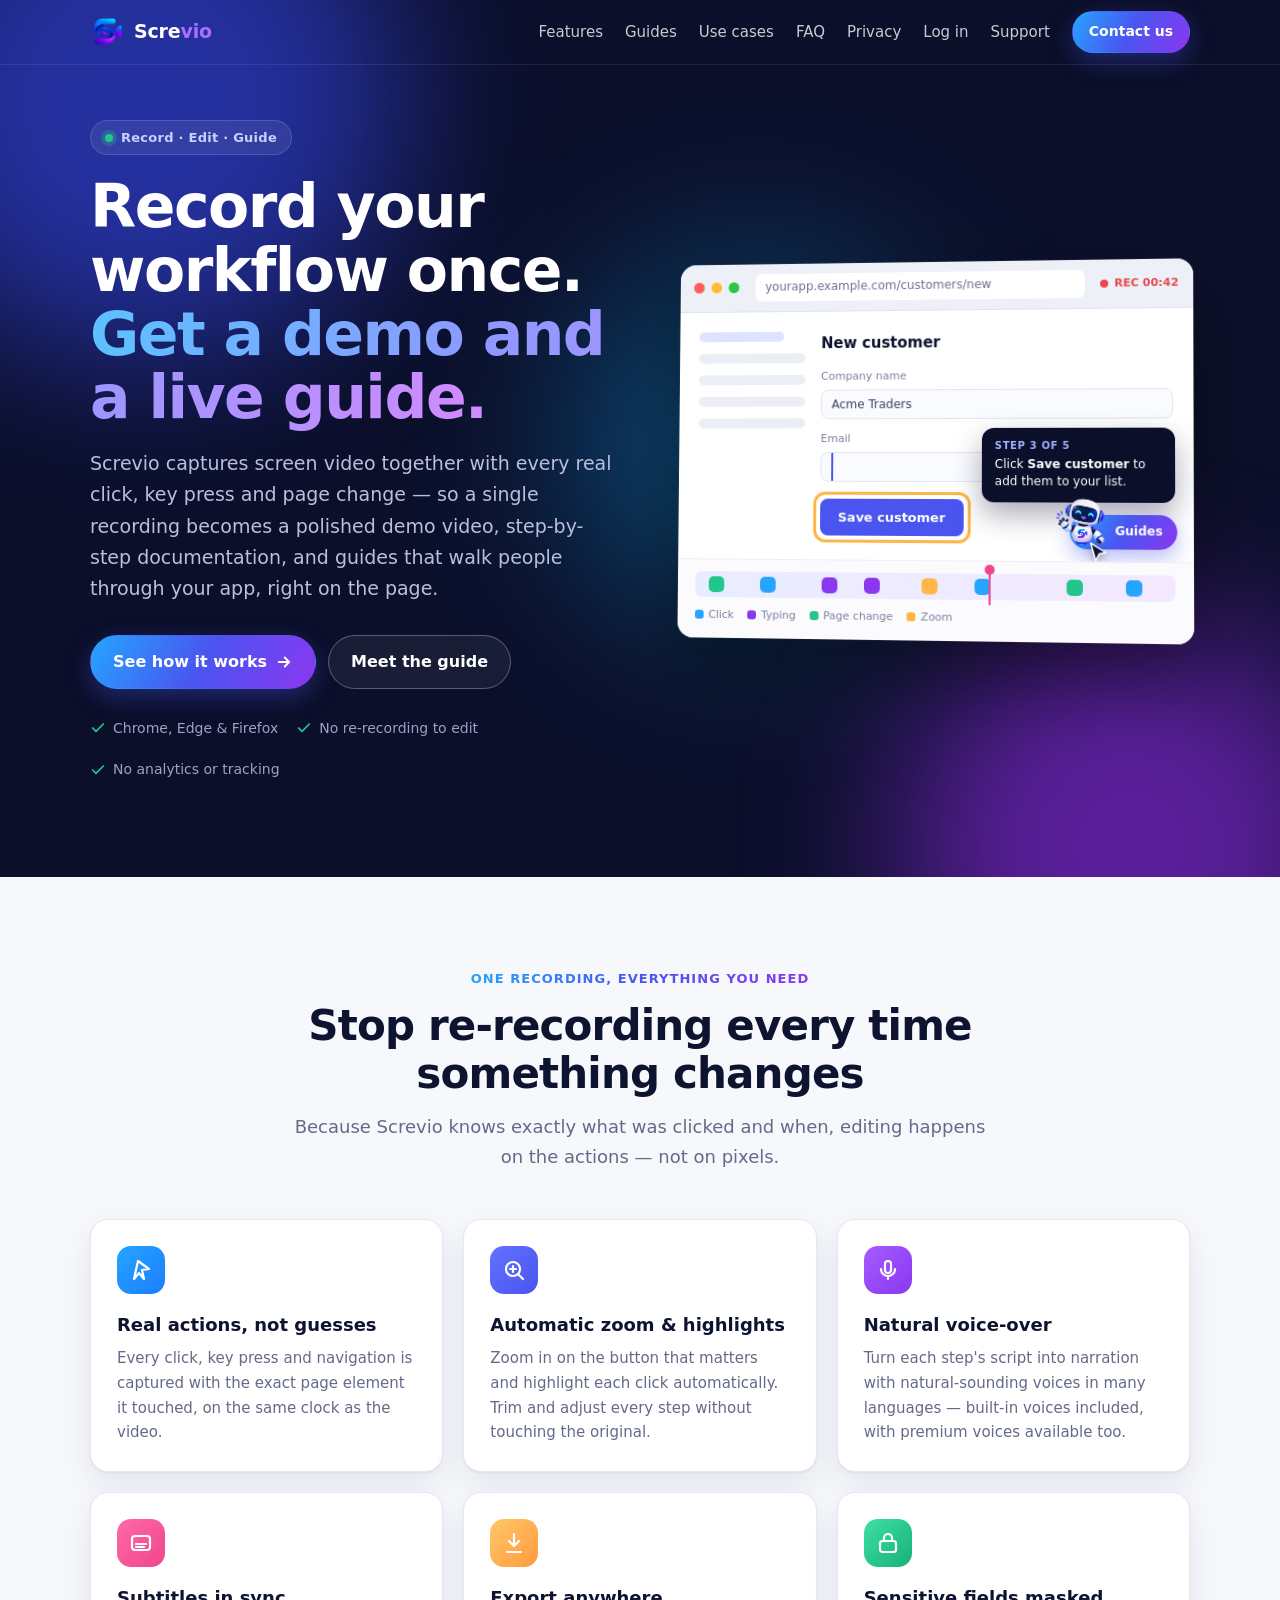
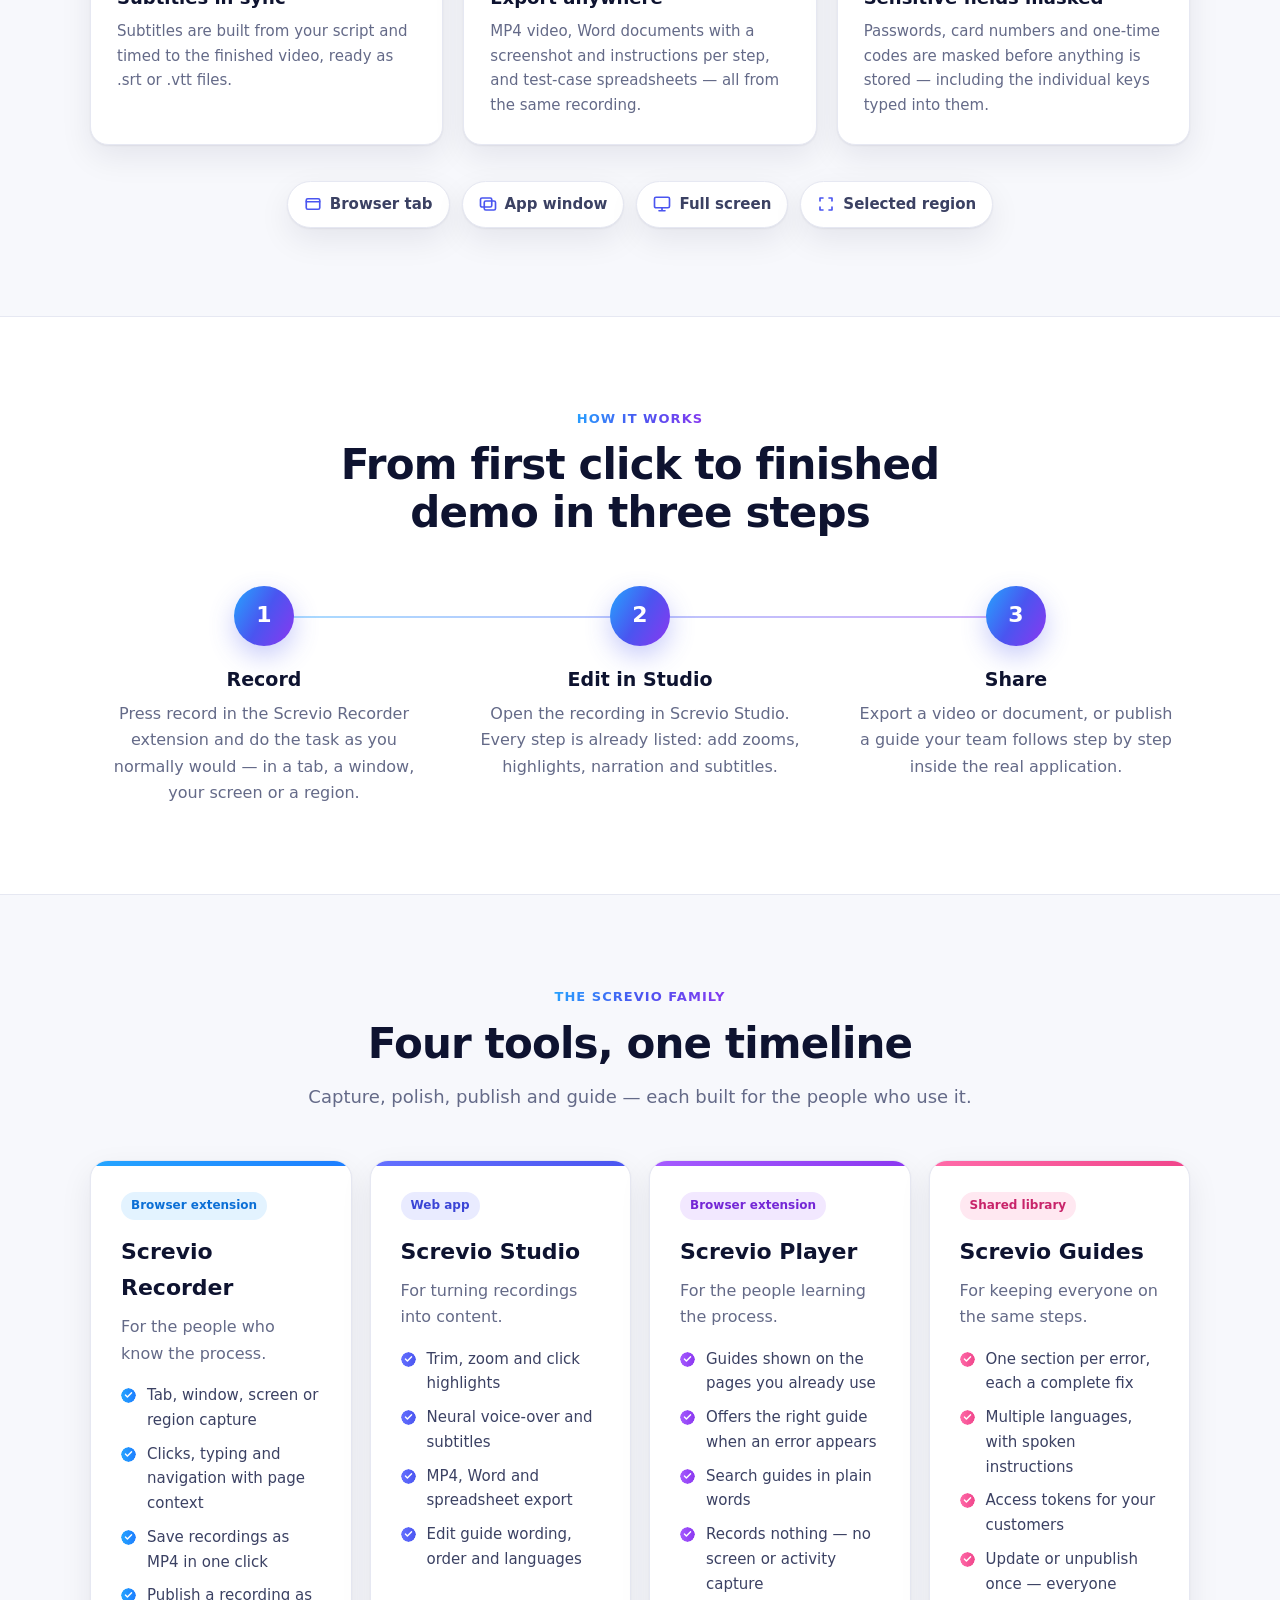
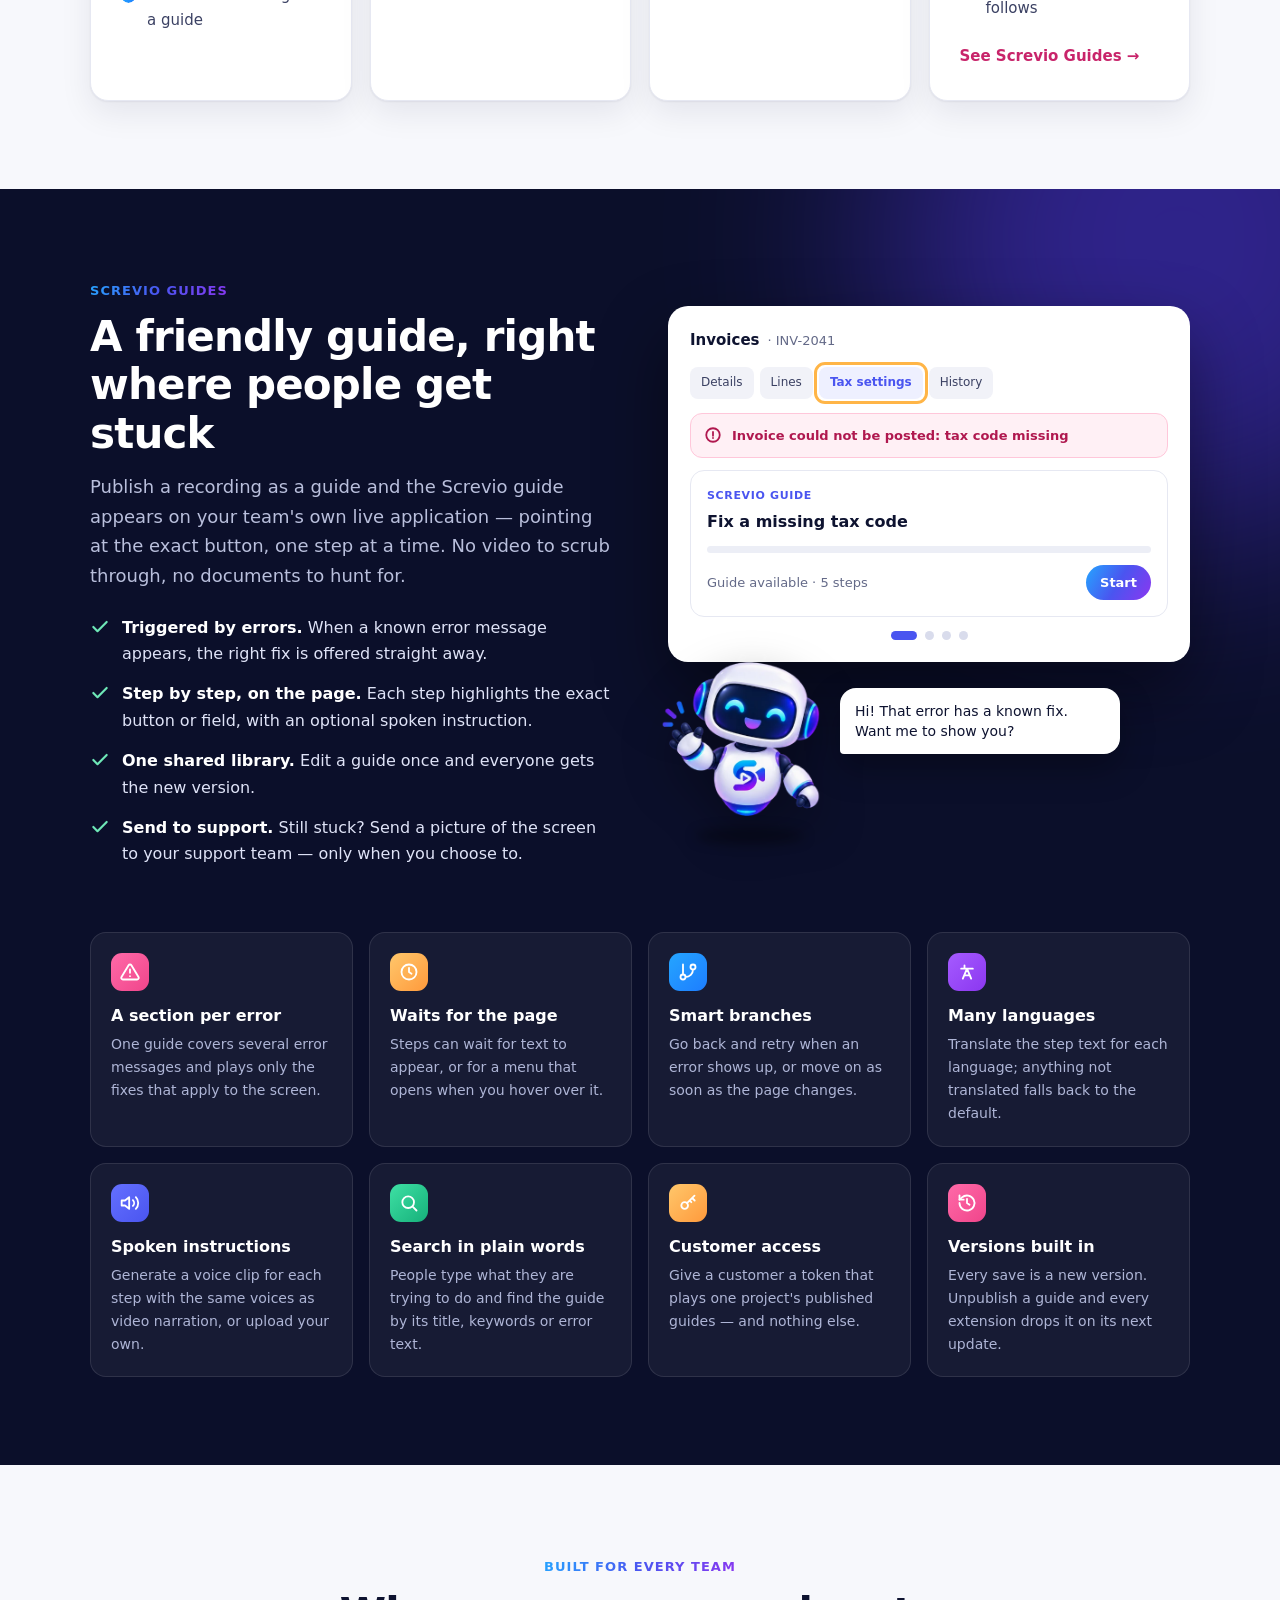
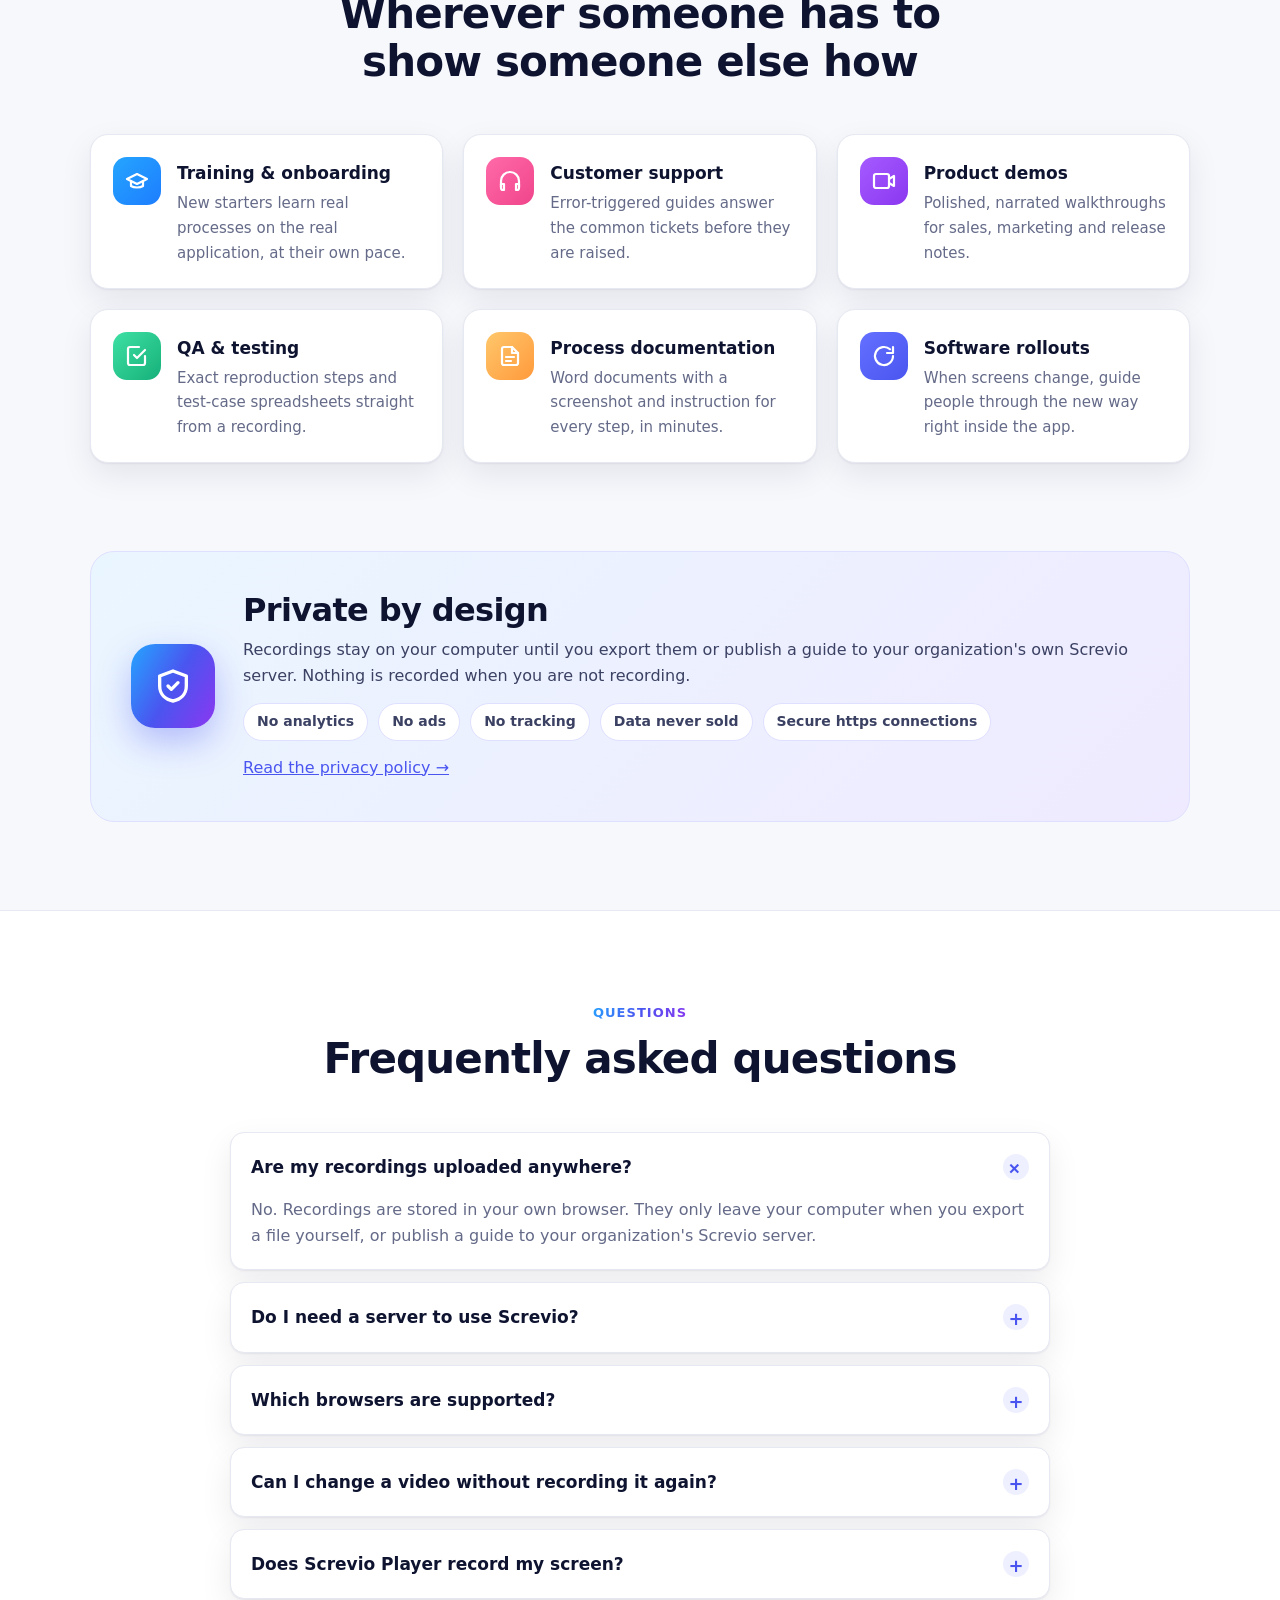
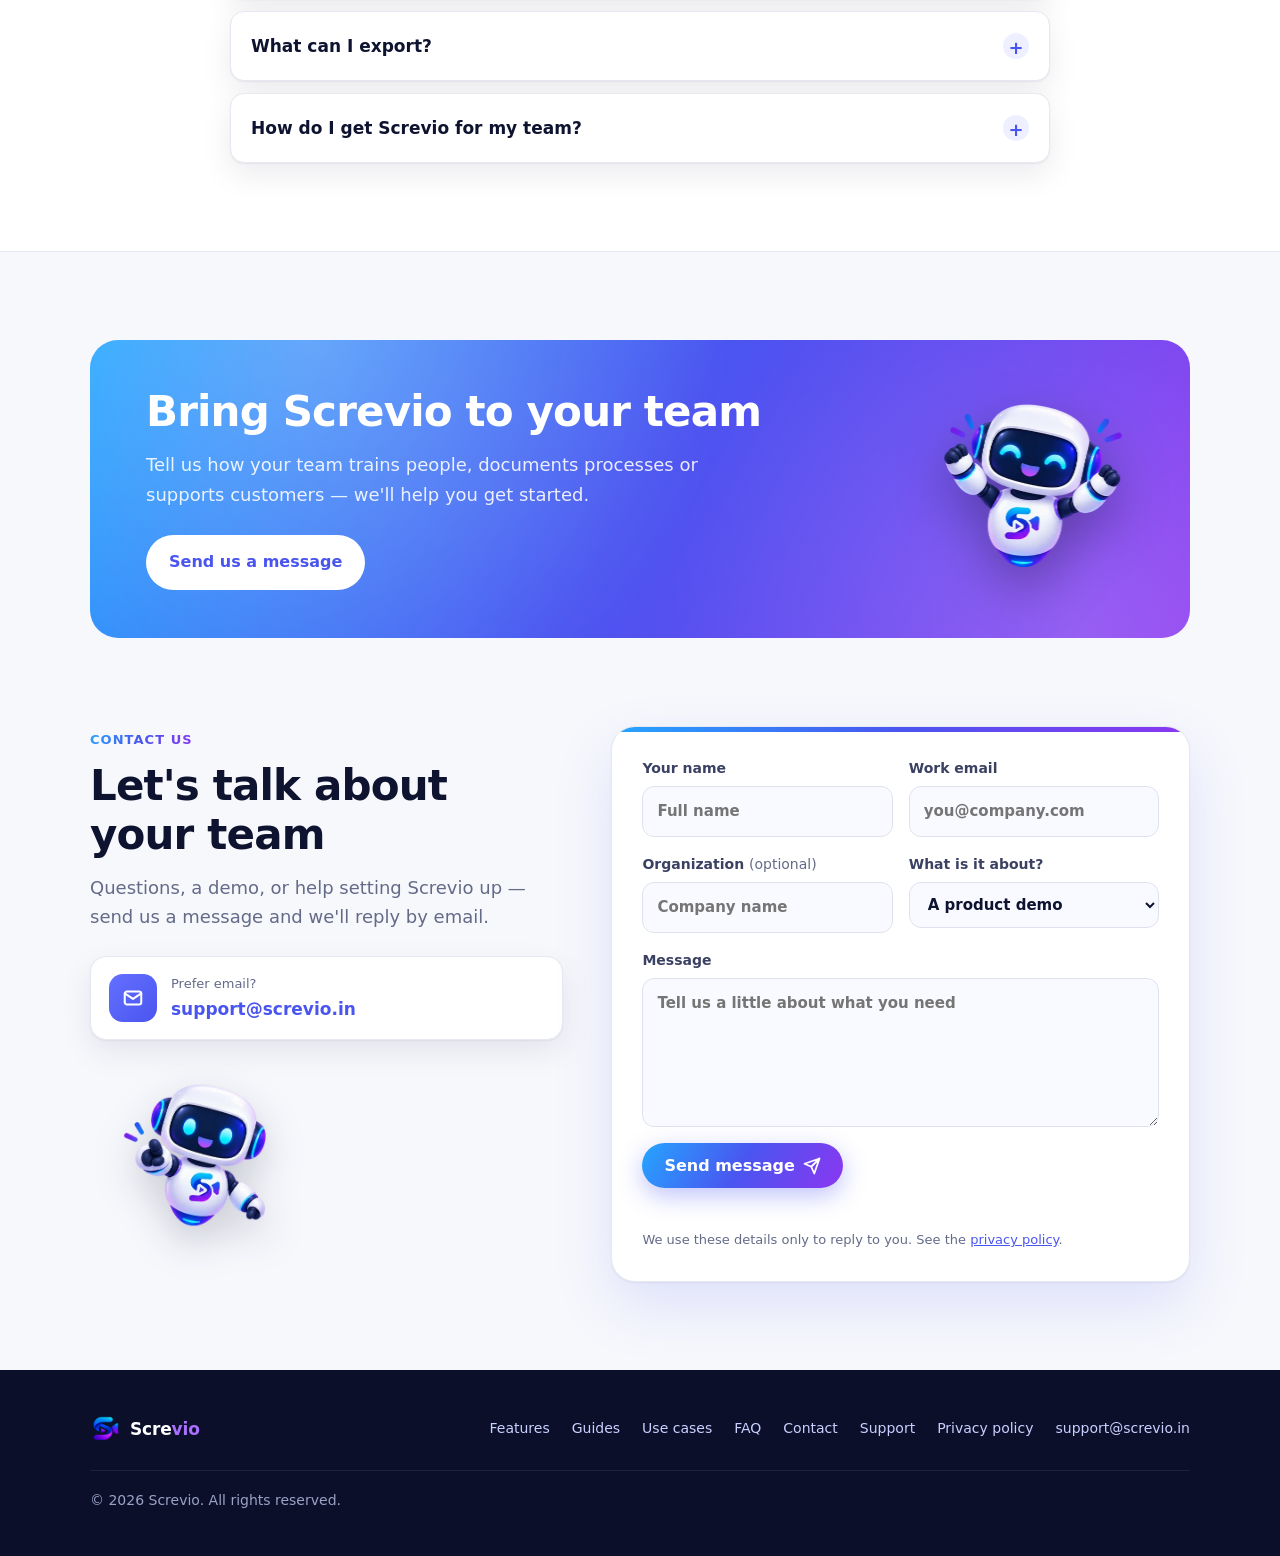
==== commit f18fde7e: "A support page, and Support in the nav The Chrome Web Store will not publish an item without a suppo" ====
--- a/index.html
+++ b/index.html
@@ -27,6 +27,7 @@
         <a class="hide-sm" href="#faq">FAQ</a>
         <a class="hide-sm" href="privacy.html">Privacy</a>
         <a href="https://studio.screvio.in">Log in</a>
+        <a class="hide-sm" href="support.html">Support</a>
         <a class="btn btn-primary" href="#contact">Contact us</a>
       </nav>
     </div>
@@ -428,7 +429,7 @@
           <img class="contact-bot" src="mascot/point.webp" alt="" width="180" height="180" loading="lazy">
         </div>
 
-        <form class="contact-form reveal" style="--d:100ms" data-contact-form data-access-key="YOUR_WEB3FORMS_ACCESS_KEY" novalidate>
+        <form class="contact-form reveal" style="--d:100ms" data-contact-form novalidate>
           <div class="form-row">
             <label>Your name<input name="name" type="text" autocomplete="name" required maxlength="100" placeholder="Full name"></label>
             <label>Work email<input name="email" type="email" autocomplete="email" required maxlength="150" placeholder="you@company.com"></label>
@@ -470,6 +471,7 @@
         <a href="#use-cases">Use cases</a>
         <a href="#faq">FAQ</a>
         <a href="#contact">Contact</a>
+        <a href="support.html">Support</a>
         <a href="privacy.html">Privacy policy</a>
         <a href="mailto:support@screvio.in">support@screvio.in</a>
       </div>
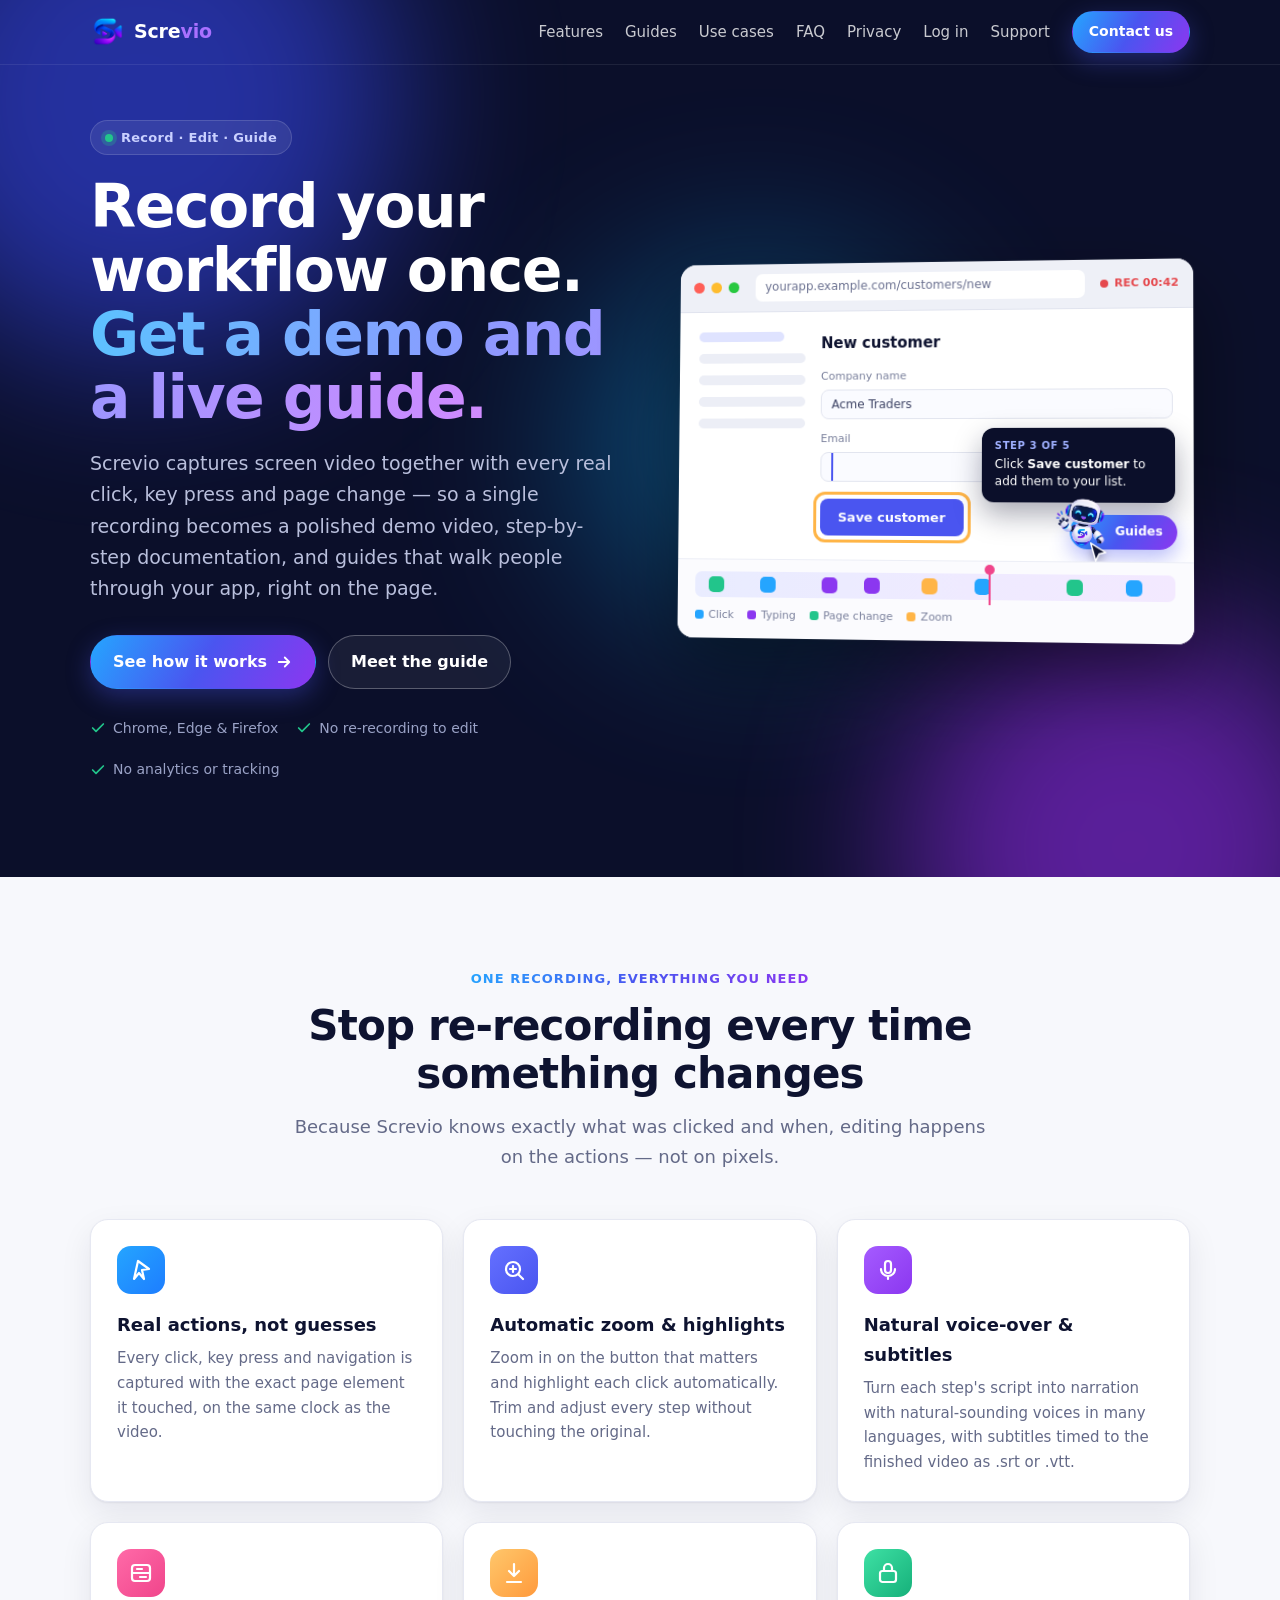
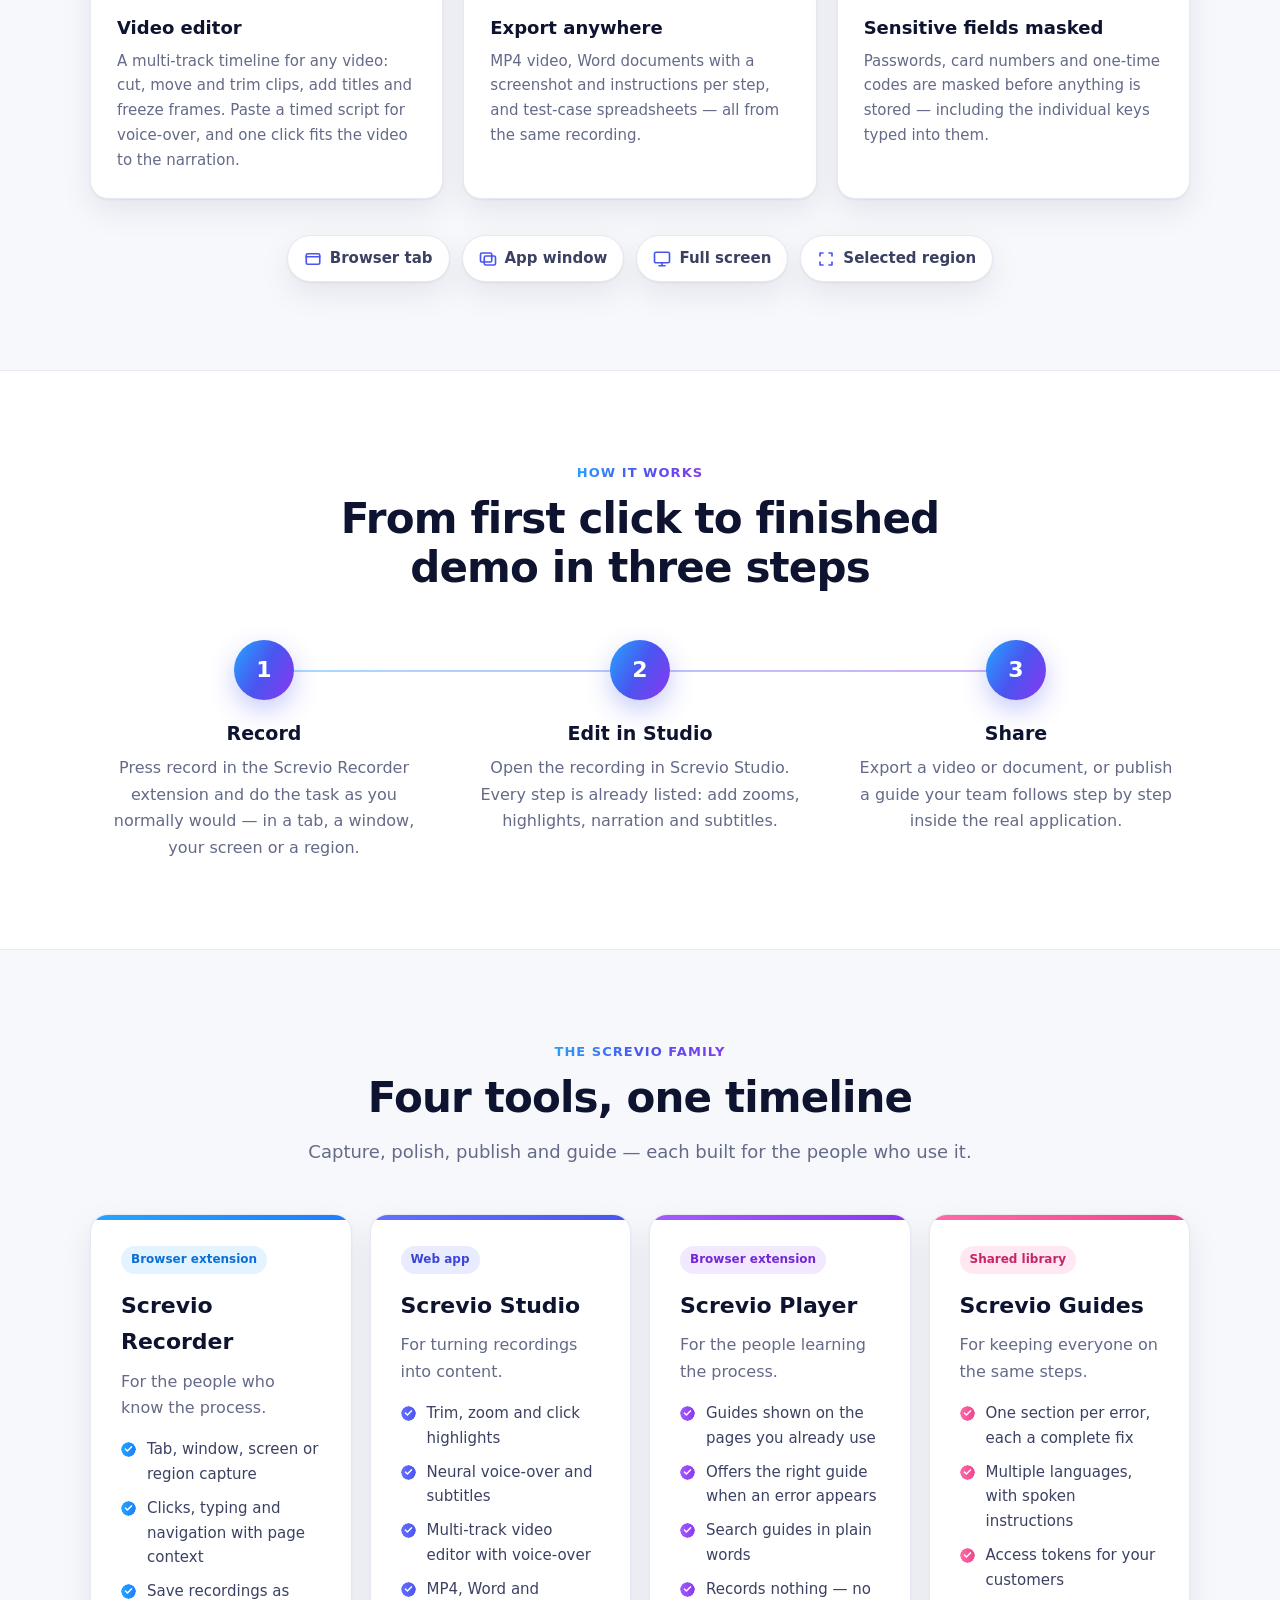
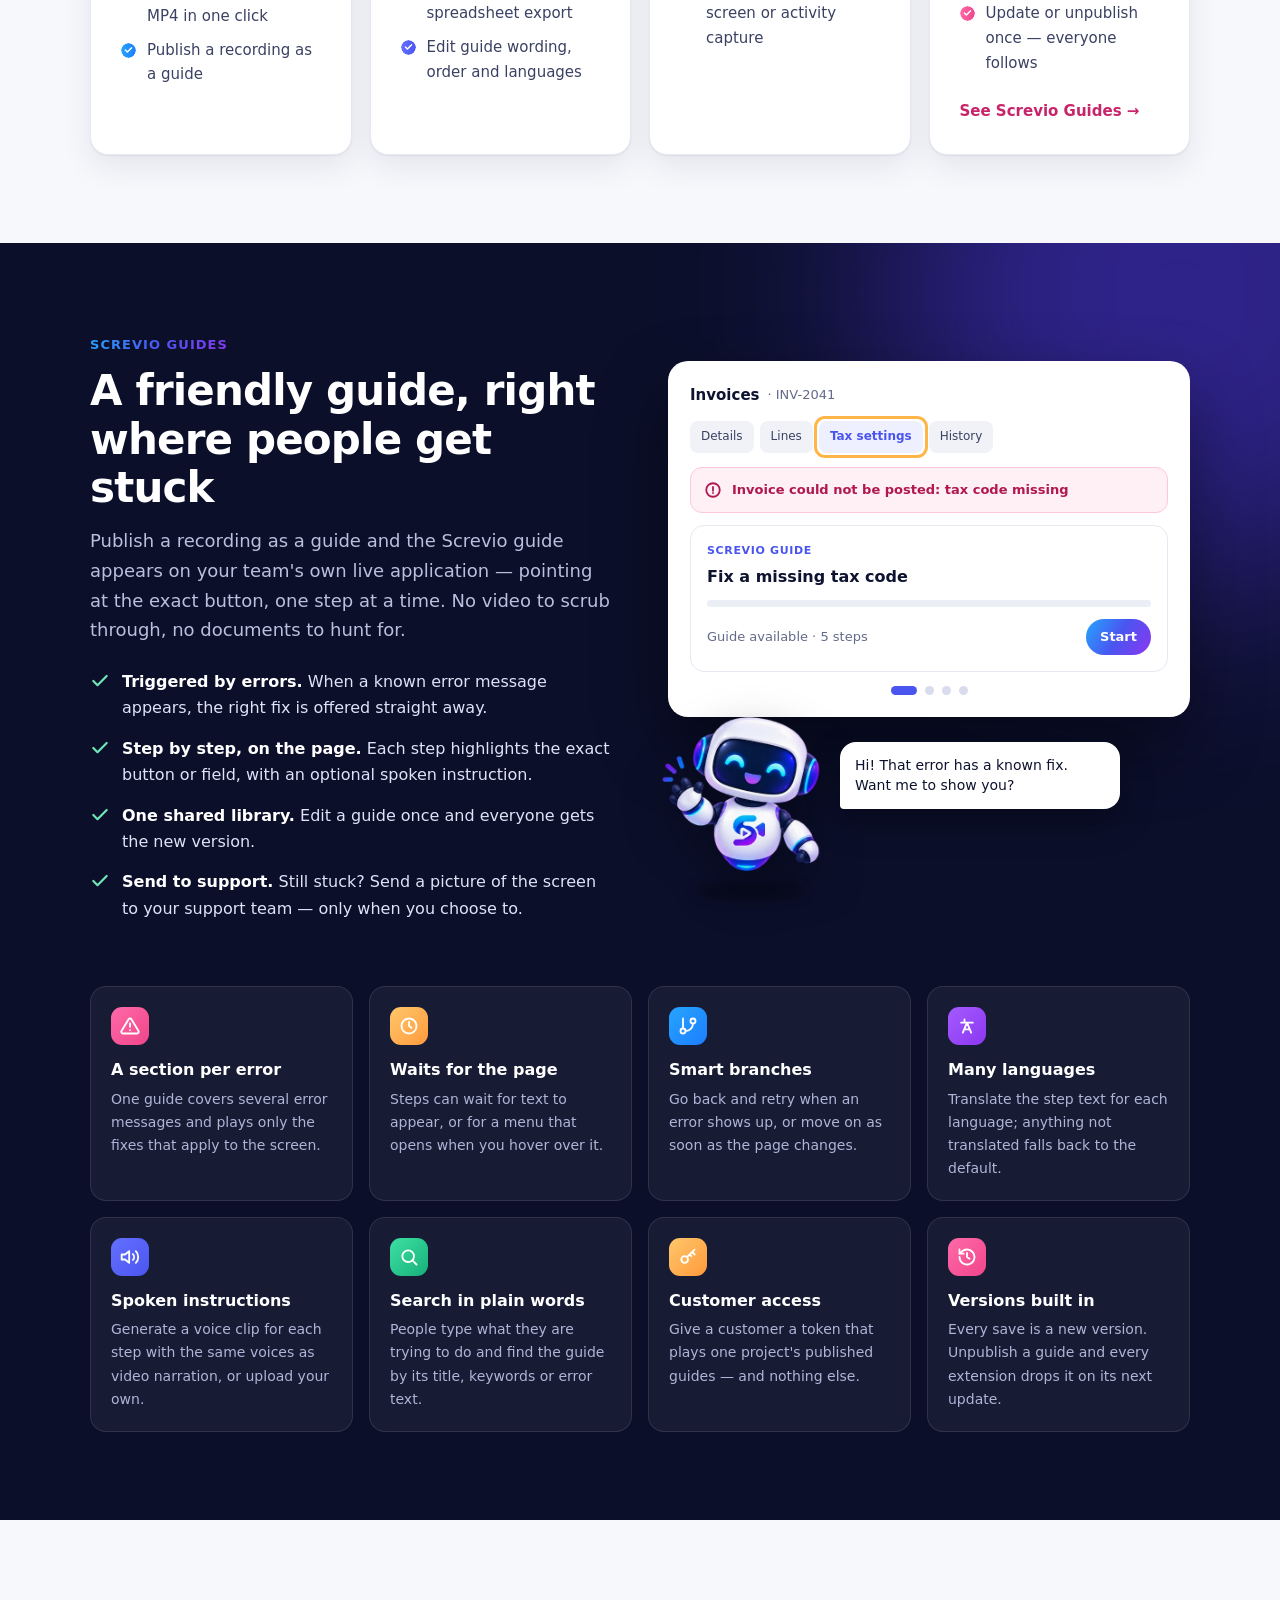
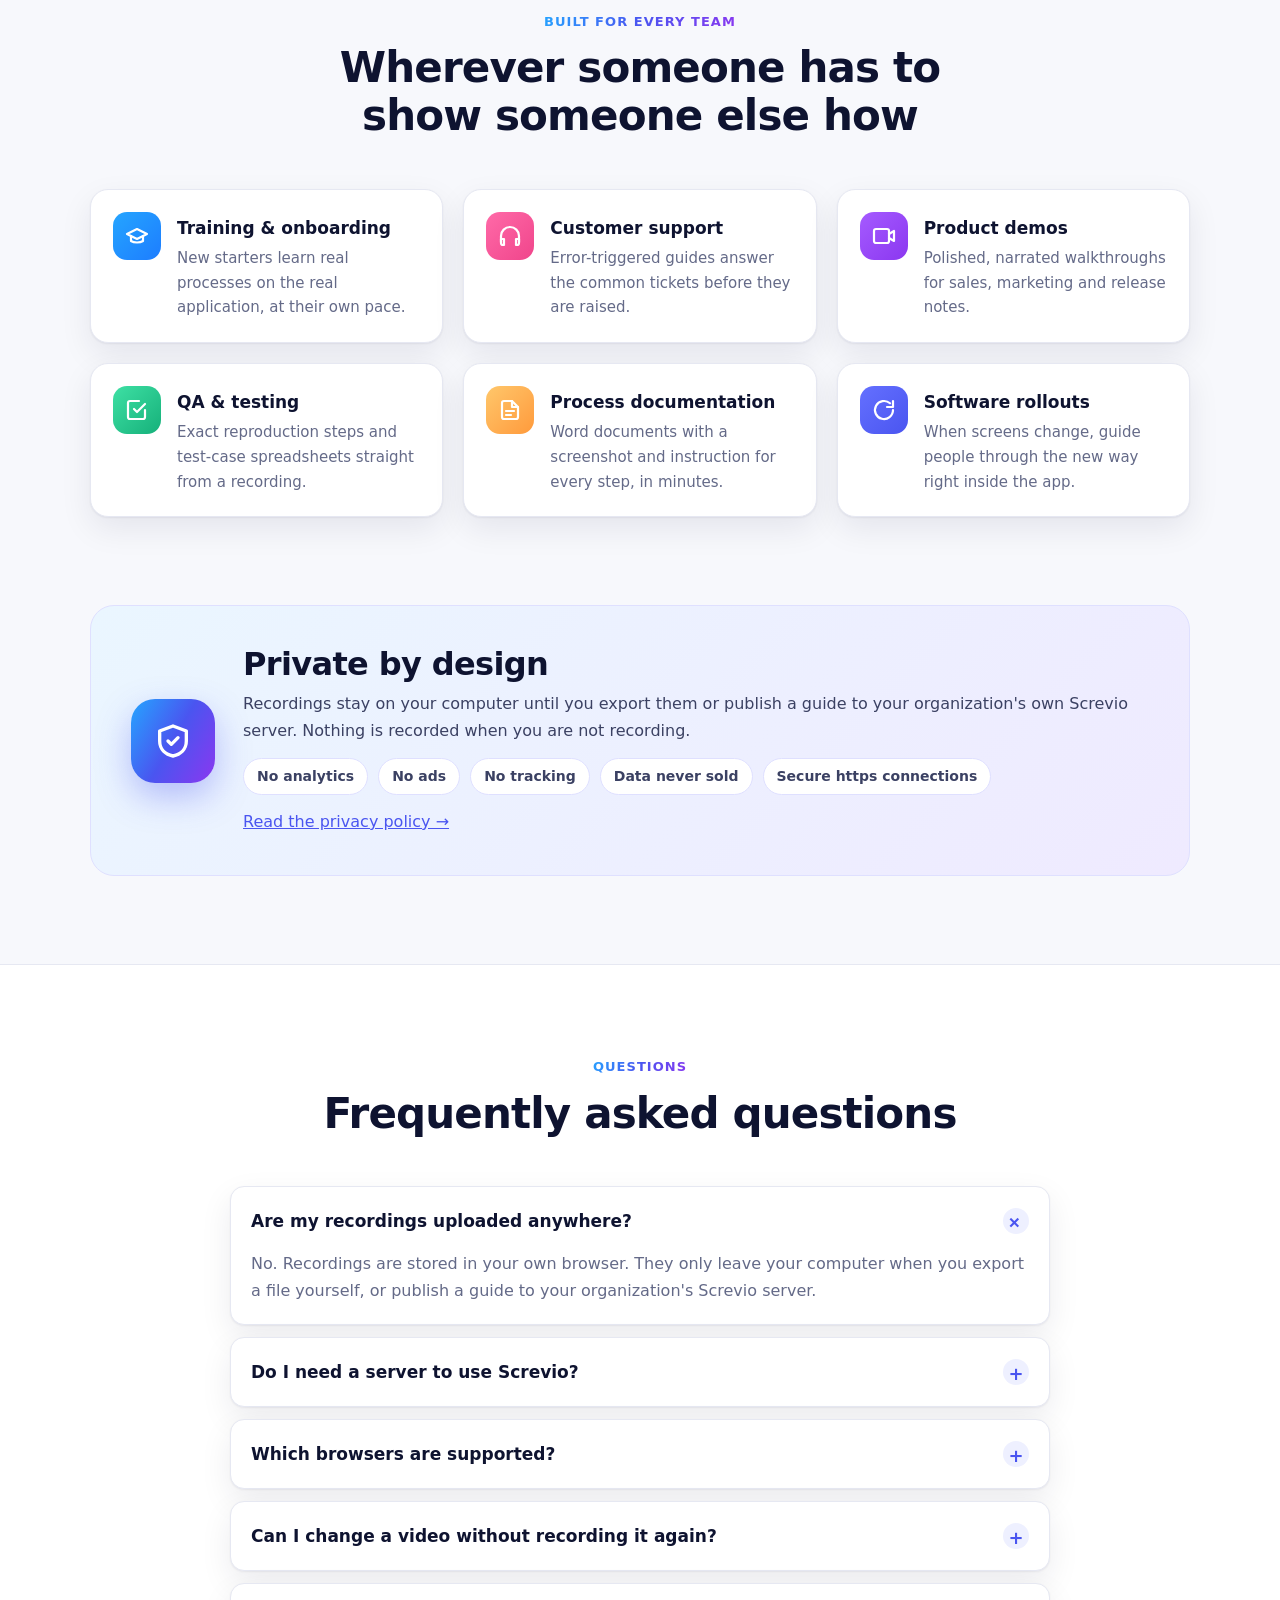
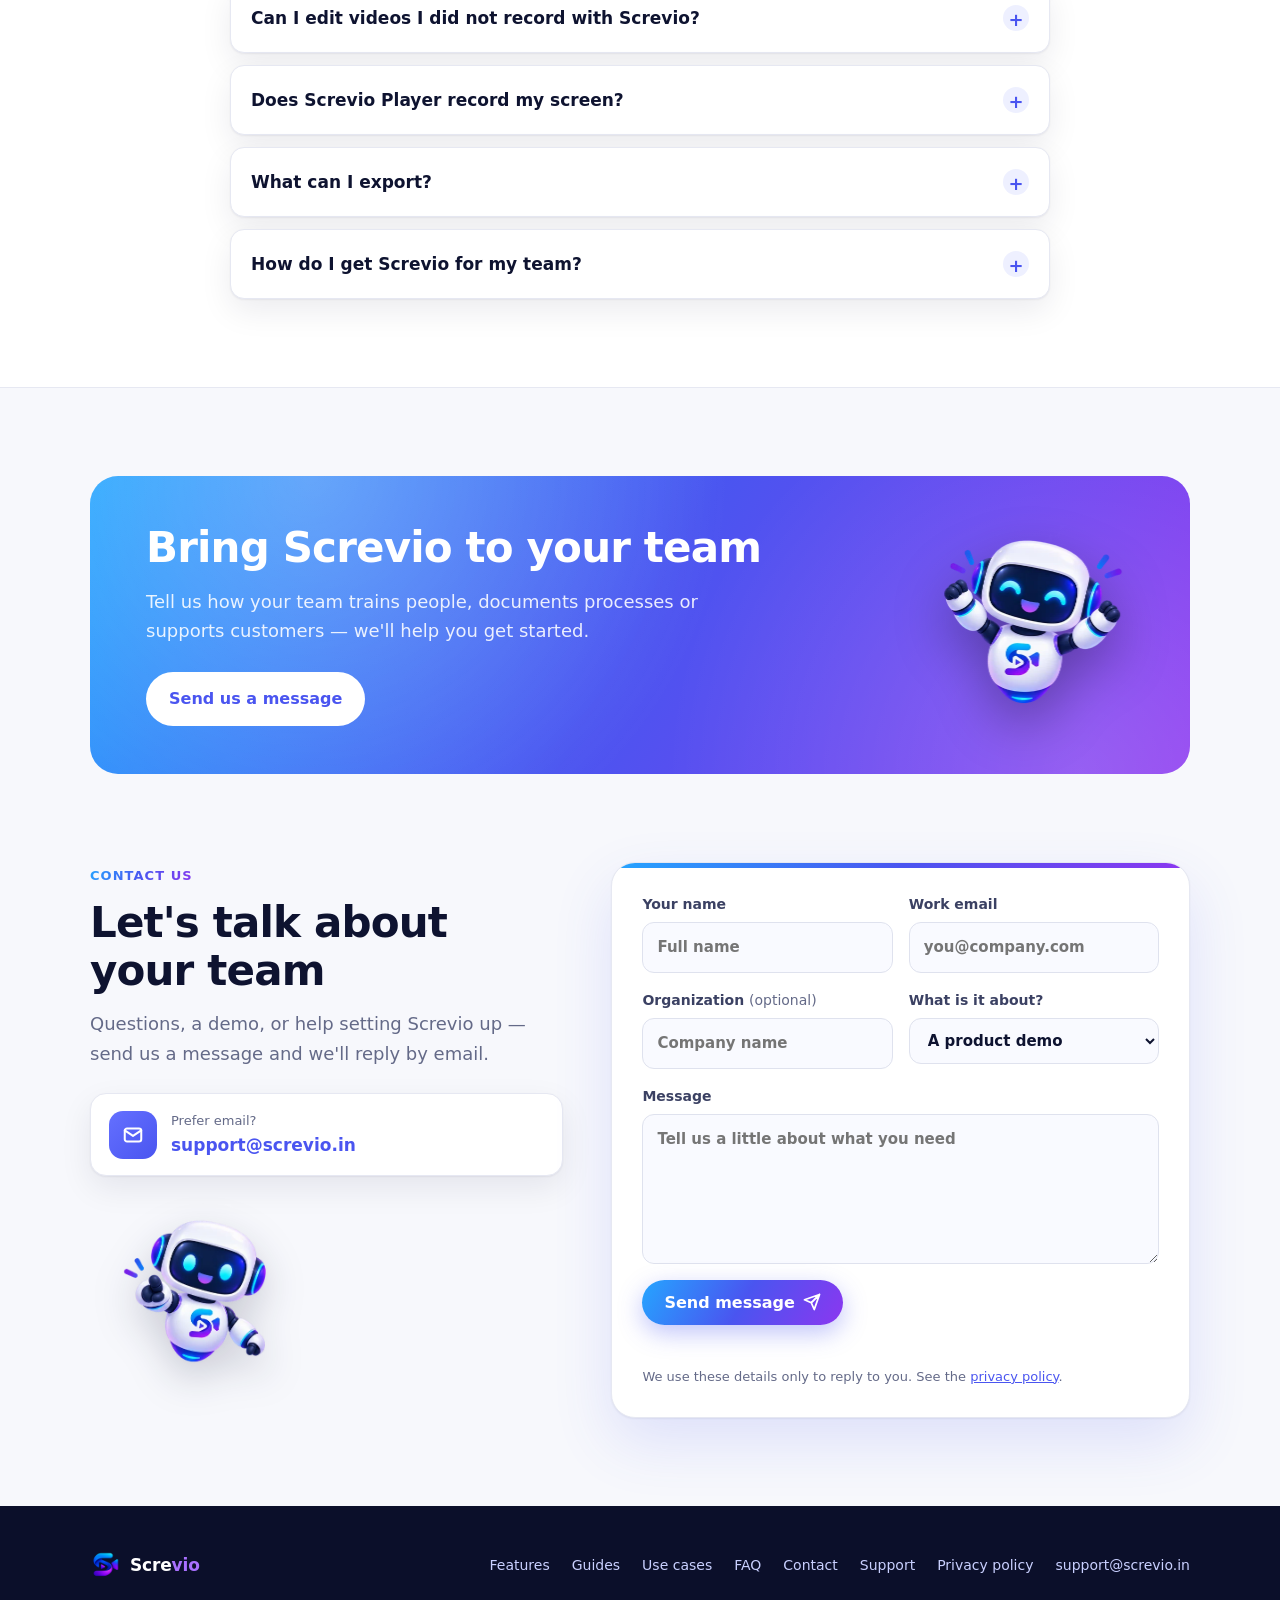
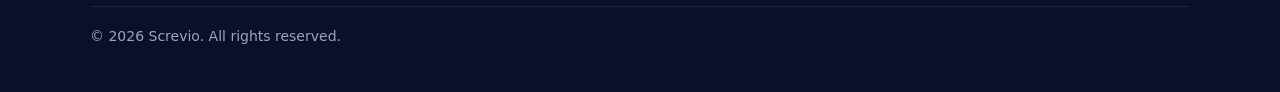
==== commit 05d2bfcc: "Video editor on the site: feature card, Studio list, FAQ Co-Authored-By: Claude Opus 5.5 <noreply@an" ====
--- a/index.html
+++ b/index.html
@@ -105,13 +105,13 @@
           </div>
           <div class="feature reveal" style="--d:160ms">
             <div class="icon i-violet"><svg width="24" height="24" viewBox="0 0 24 24" fill="none" stroke="currentColor" stroke-width="2.2" stroke-linecap="round" stroke-linejoin="round" aria-hidden="true"><path d="M12 3a3 3 0 0 0-3 3v6a3 3 0 0 0 6 0V6a3 3 0 0 0-3-3Z"/><path d="M19 11a7 7 0 0 1-14 0M12 18v3"/></svg></div>
-            <h3>Natural voice-over</h3>
-            <p>Turn each step's script into narration with natural-sounding voices in many languages — built-in voices included, with premium voices available too.</p>
+            <h3>Natural voice-over &amp; subtitles</h3>
+            <p>Turn each step's script into narration with natural-sounding voices in many languages, with subtitles timed to the finished video as .srt or .vtt.</p>
           </div>
           <div class="feature reveal">
-            <div class="icon i-pink"><svg width="24" height="24" viewBox="0 0 24 24" fill="none" stroke="currentColor" stroke-width="2.2" stroke-linecap="round" stroke-linejoin="round" aria-hidden="true"><rect x="3" y="5" width="18" height="14" rx="3"/><path d="M7 13h4M13 13h4M7 16h8"/></svg></div>
-            <h3>Subtitles in sync</h3>
-            <p>Subtitles are built from your script and timed to the finished video, ready as .srt or .vtt files.</p>
+            <div class="icon i-pink"><svg width="24" height="24" viewBox="0 0 24 24" fill="none" stroke="currentColor" stroke-width="2.2" stroke-linecap="round" stroke-linejoin="round" aria-hidden="true"><rect x="3" y="4" width="18" height="16" rx="3"/><path d="M3 12h18M8 8h5M11 16h6"/></svg></div>
+            <h3>Video editor</h3>
+            <p>A multi-track timeline for any video: cut, move and trim clips, add titles and freeze frames. Paste a timed script for voice-over, and one click fits the video to the narration.</p>
           </div>
           <div class="feature reveal" style="--d:80ms">
             <div class="icon i-amber"><svg width="24" height="24" viewBox="0 0 24 24" fill="none" stroke="currentColor" stroke-width="2.2" stroke-linecap="round" stroke-linejoin="round" aria-hidden="true"><path d="M12 3v12M7 10l5 5 5-5"/><path d="M5 21h14"/></svg></div>
@@ -187,6 +187,7 @@
             <ul>
               <li>Trim, zoom and click highlights</li>
               <li>Neural voice-over and subtitles</li>
+              <li>Multi-track video editor with voice-over</li>
               <li>MP4, Word and spreadsheet export</li>
               <li>Edit guide wording, order and languages</li>
             </ul>
@@ -387,6 +388,10 @@
             <p>Yes. Trim, zoom, click highlights, narration and subtitles are all edits laid over the original recording, which is always kept unchanged.</p>
           </details>
           <details>
+            <summary>Can I edit videos I did not record with Screvio?</summary>
+            <p>Yes. Import any video, audio or image into Studio's Video editor, arrange it on the timeline, add titles and a voice-over from a pasted script, and export an MP4.</p>
+          </details>
+          <details>
             <summary>Does Screvio Player record my screen?</summary>
             <p>No. The Player only shows guides. It has no screen-recording or activity-capture ability at all, and asks for far fewer browser permissions than the Recorder.</p>
           </details>
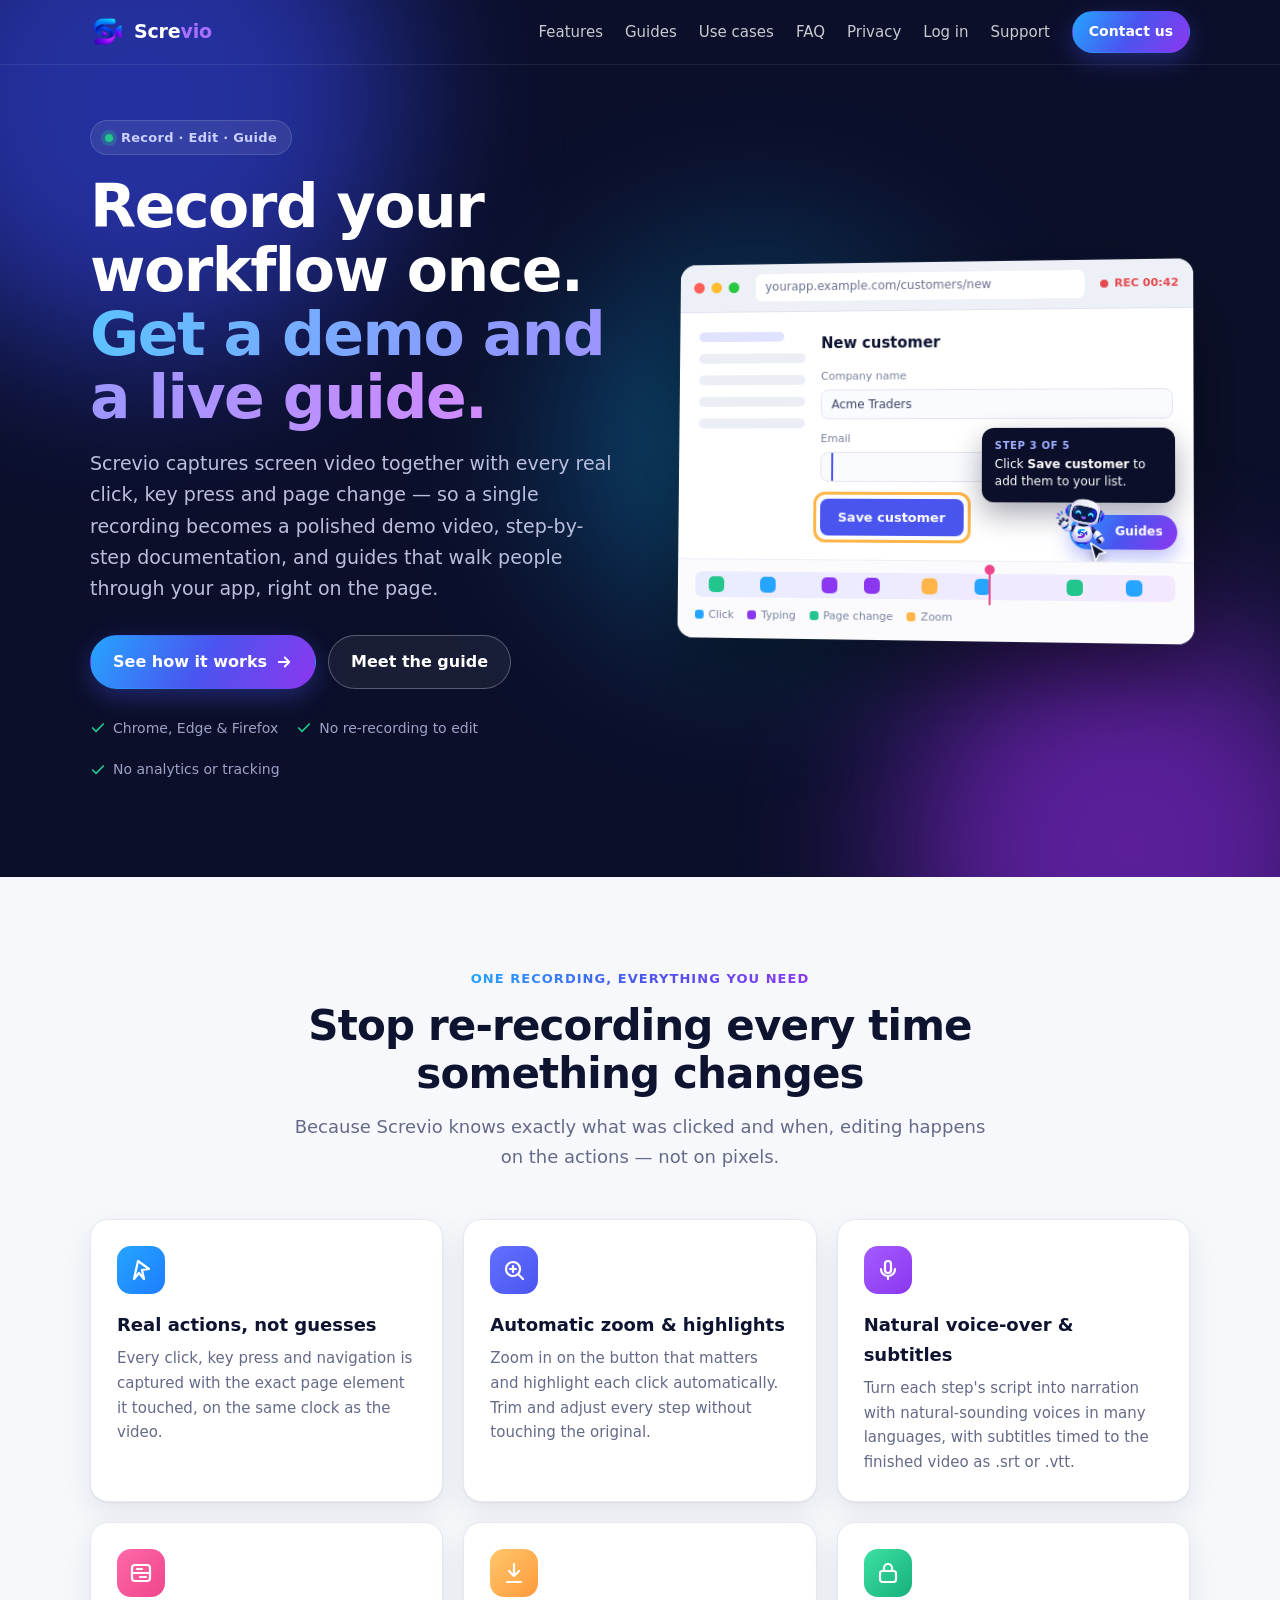
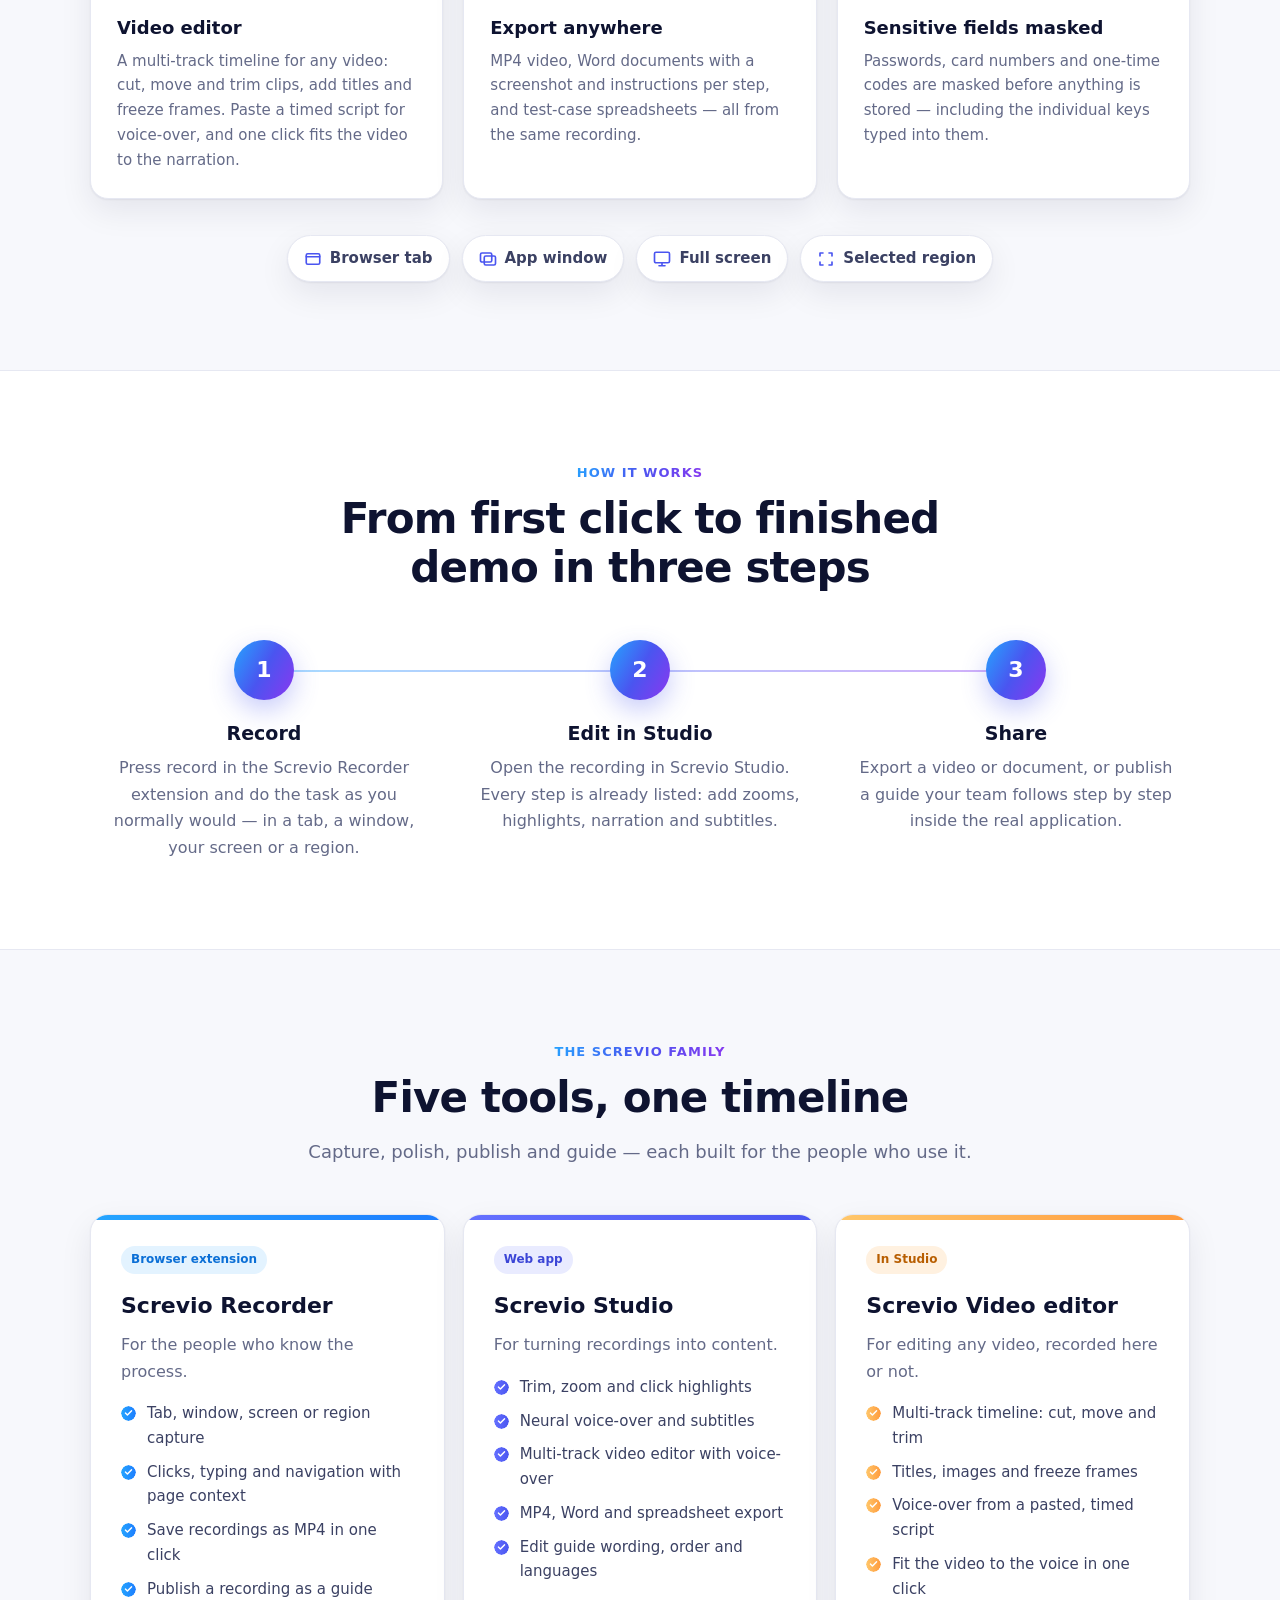
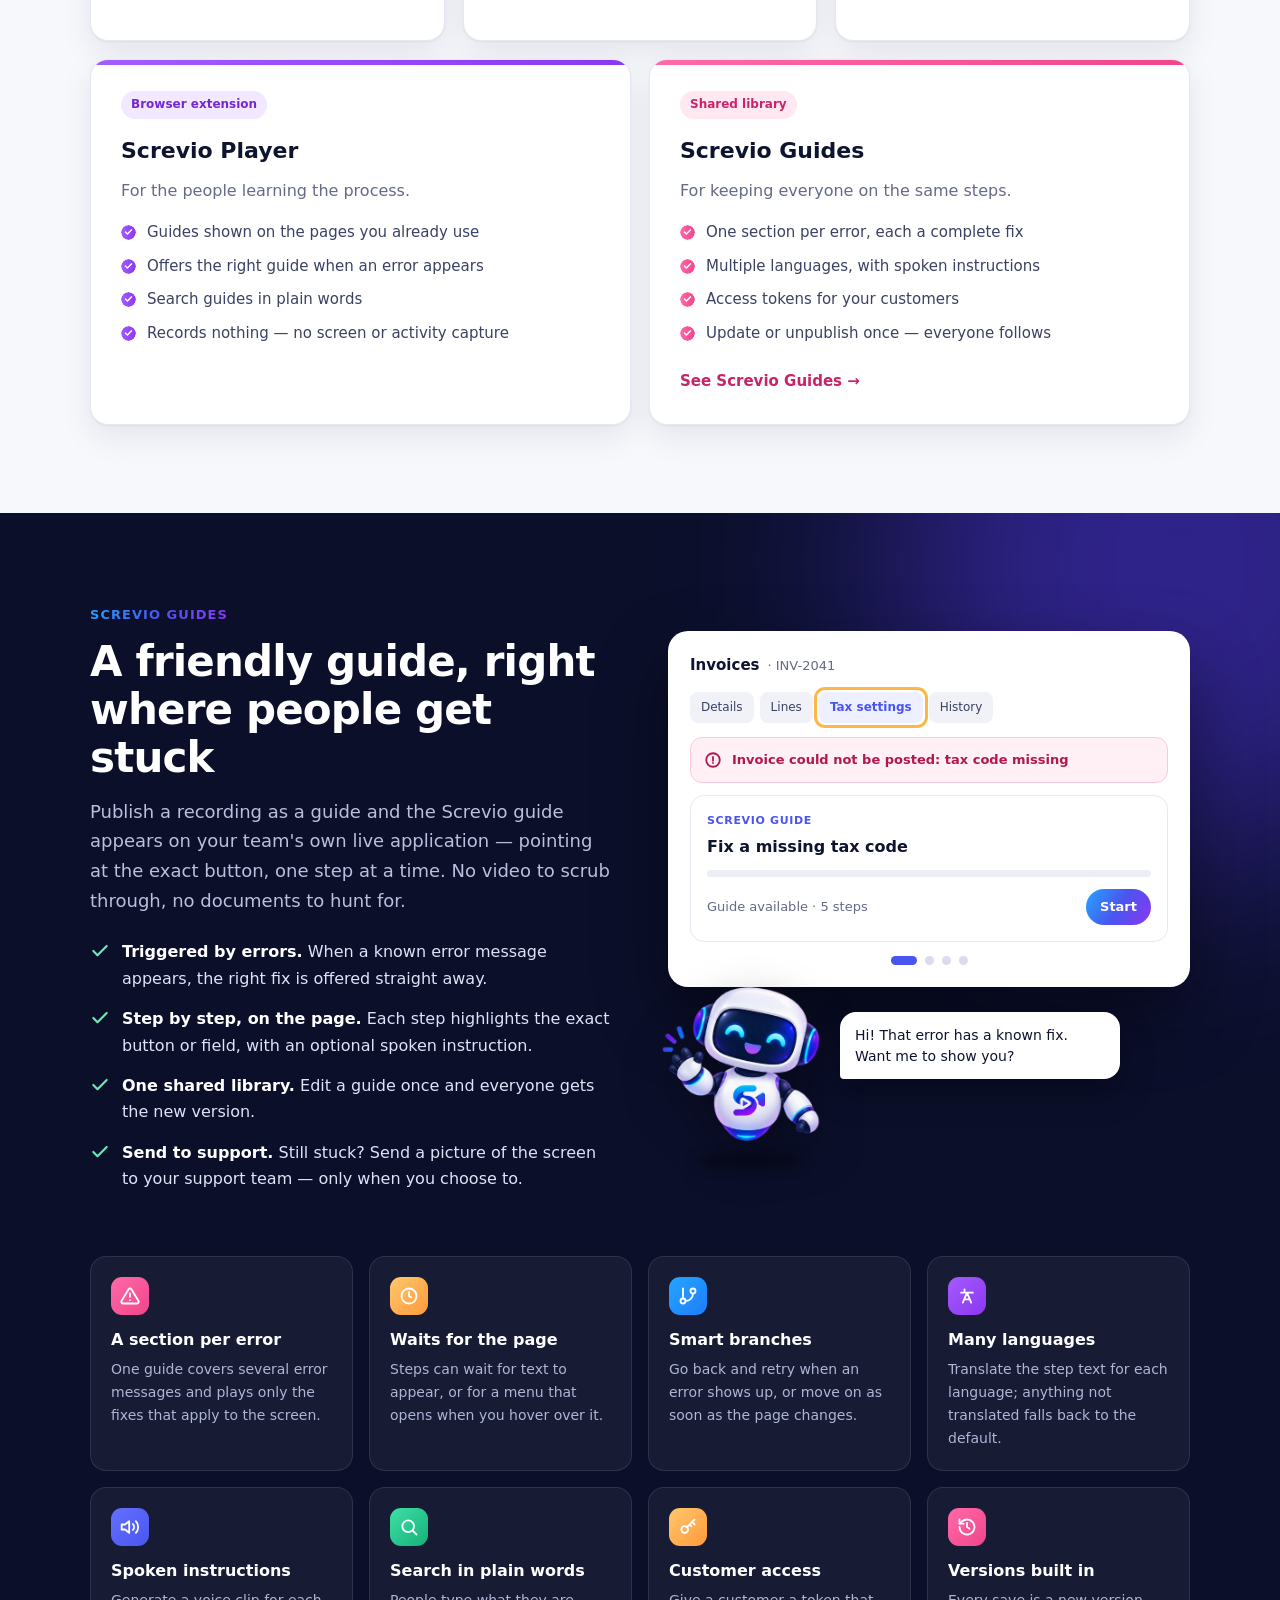
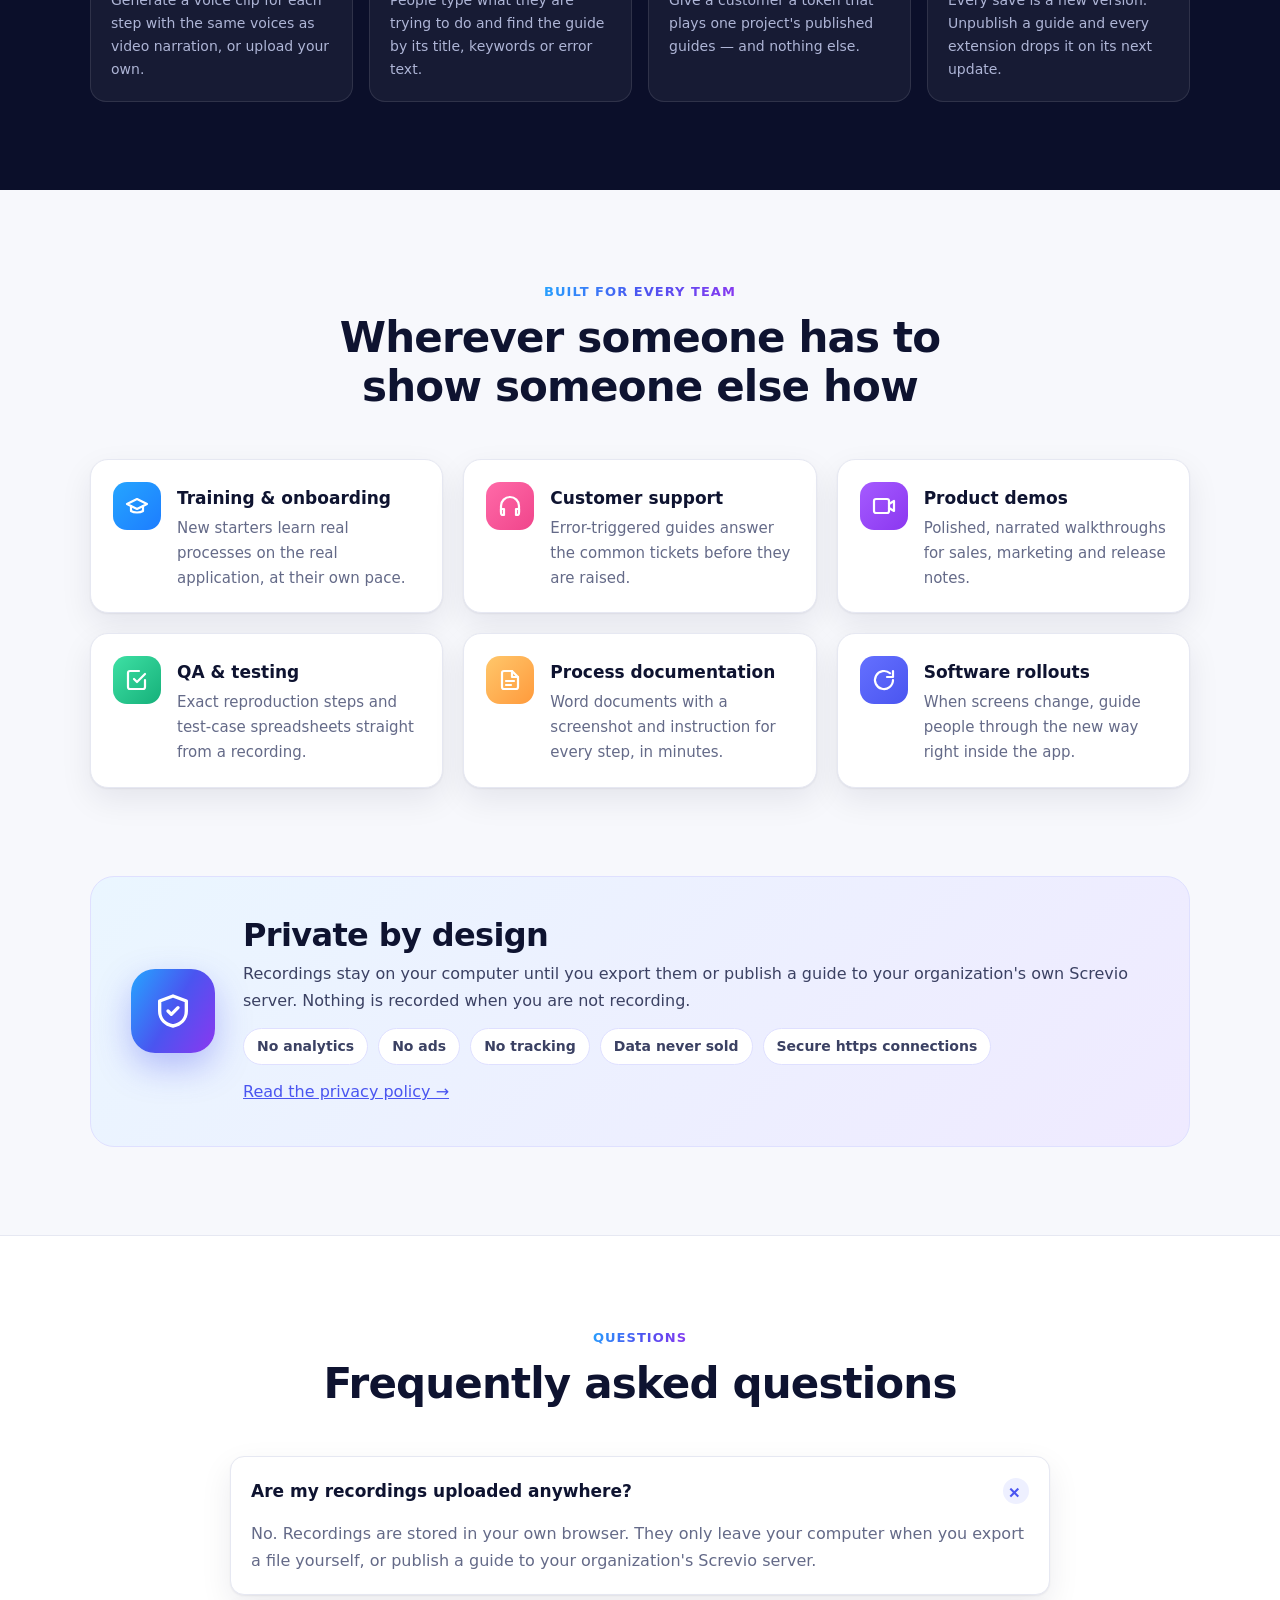
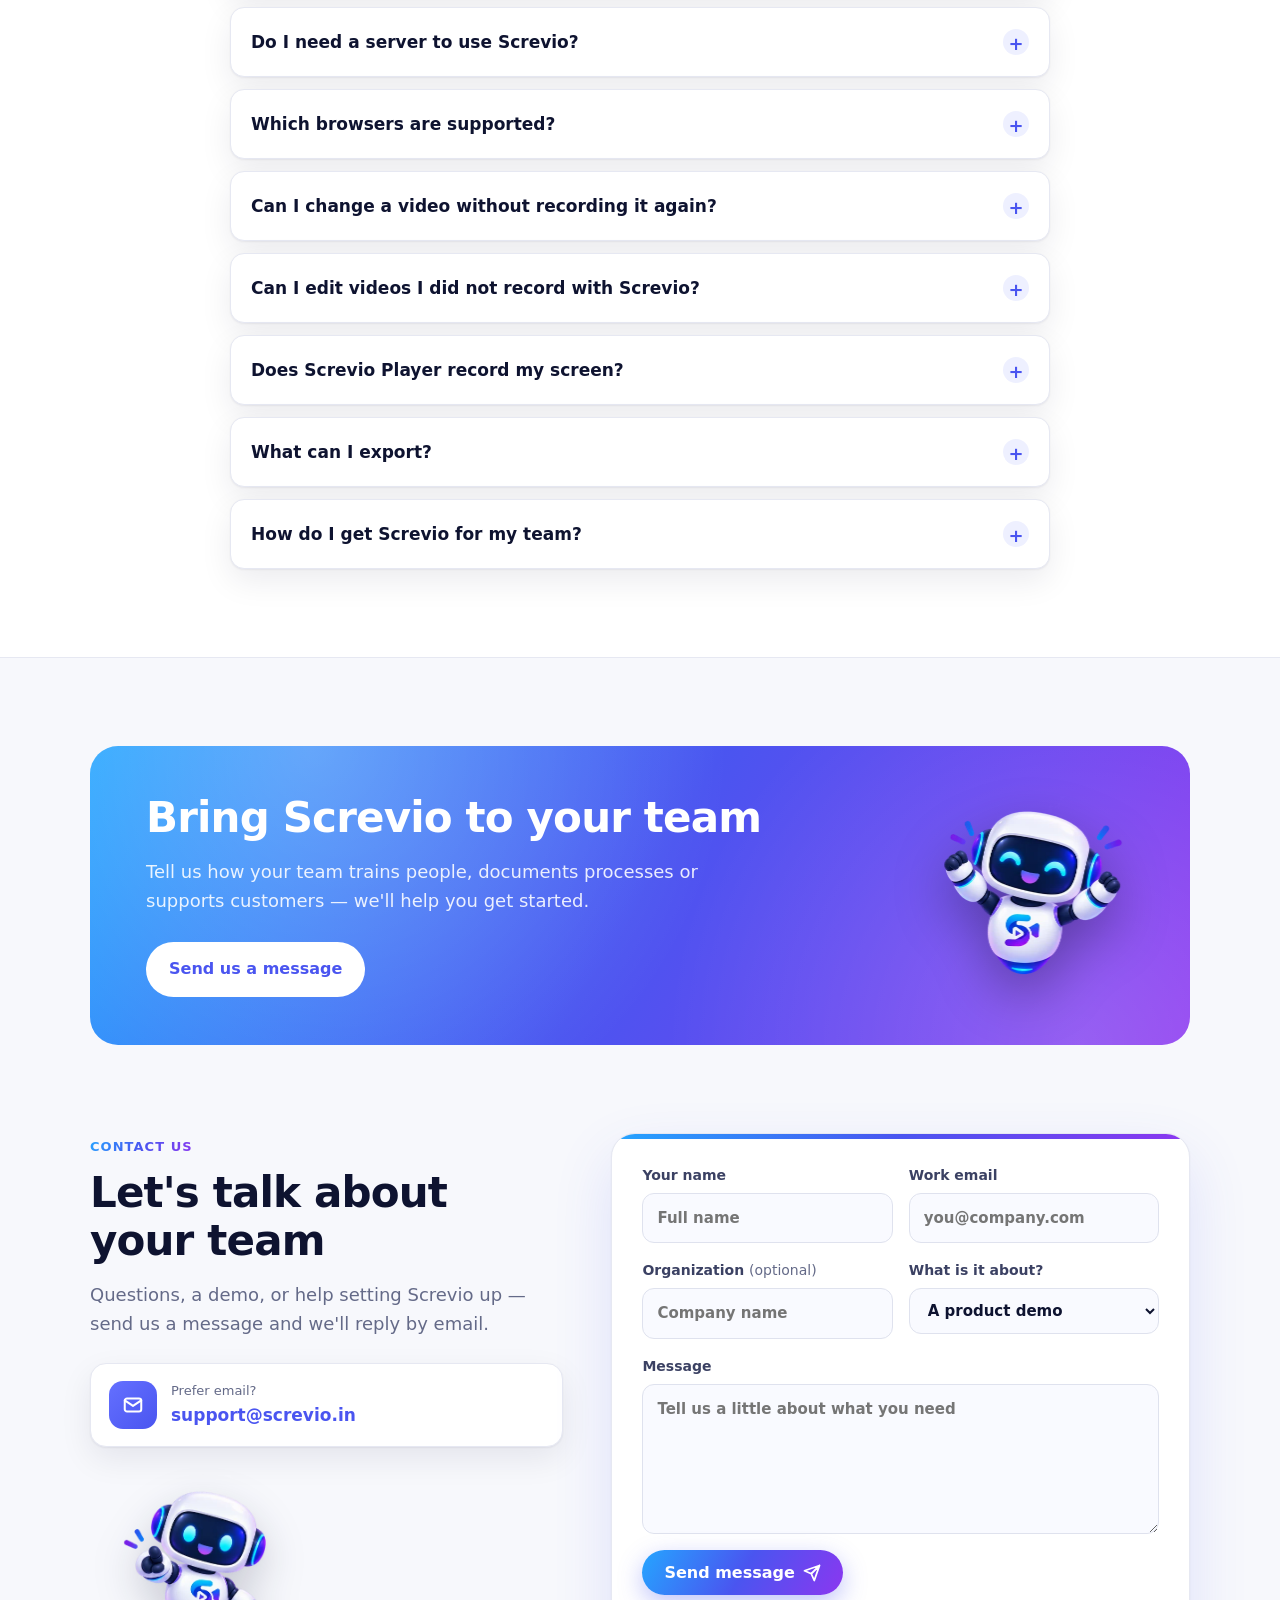
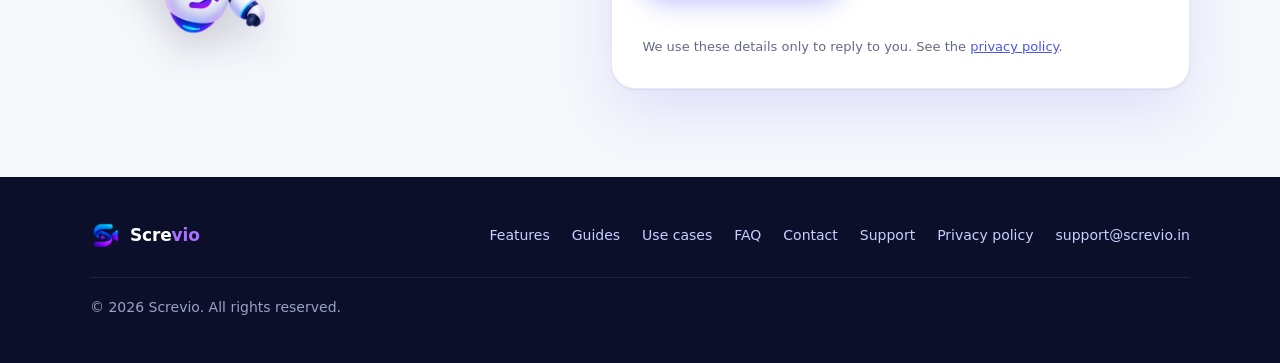
==== commit 4bb3faca: "The Screvio family: Video editor as the fifth tool Co-Authored-By: Claude Opus 5.5 <noreply@anthropi" ====
--- a/index.html
+++ b/index.html
@@ -165,10 +165,10 @@
       <div class="wrap">
         <div class="section-head reveal">
           <span class="kicker">The Screvio family</span>
-          <h2>Four tools, one timeline</h2>
+          <h2>Five tools, one timeline</h2>
           <p>Capture, polish, publish and guide — each built for the people who use it.</p>
         </div>
-        <div class="grid-4">
+        <div class="grid-5">
           <div class="product p-blue reveal">
             <span class="tag">Browser extension</span>
             <h3>Screvio Recorder</h3>
@@ -190,6 +190,17 @@
               <li>Multi-track video editor with voice-over</li>
               <li>MP4, Word and spreadsheet export</li>
               <li>Edit guide wording, order and languages</li>
+            </ul>
+          </div>
+          <div class="product p-amber reveal" style="--d:120ms">
+            <span class="tag">In Studio</span>
+            <h3>Screvio Video editor</h3>
+            <p>For editing any video, recorded here or not.</p>
+            <ul>
+              <li>Multi-track timeline: cut, move and trim</li>
+              <li>Titles, images and freeze frames</li>
+              <li>Voice-over from a pasted, timed script</li>
+              <li>Fit the video to the voice in one click</li>
             </ul>
           </div>
           <div class="product p-violet reveal" style="--d:160ms">
--- a/style.css
+++ b/style.css
@@ -151,11 +151,21 @@
 .p-indigo { --accent: linear-gradient(90deg, #6470ff, #4a55f0); --accent-soft: #e9ebff; --accent-ink: #3b45d6; }
 .p-violet { --accent: linear-gradient(90deg, #a55bff, #8b37f0); --accent-soft: #f2e8ff; --accent-ink: #7427d6; }
 .p-pink { --accent: linear-gradient(90deg, #ff6aa8, #f0458b); --accent-soft: #ffe8f1; --accent-ink: #c8246a; }
+.p-amber { --accent: linear-gradient(90deg, #ffc76b, #ff9a3c); --accent-soft: #fff1e0; --accent-ink: #b85e00; }
+/* Five products: three across, then two wider ones, so no card is squeezed. */
+.grid-5 { display: grid; grid-template-columns: repeat(6, 1fr); gap: 18px; }
+.grid-5 > * { grid-column: span 2; }
+.grid-5 > :nth-child(n+4) { grid-column: span 3; }
 .grid-4 { display: grid; grid-template-columns: repeat(4, 1fr); gap: 18px; }
 .product .more { display: inline-block; margin-top: 14px; font-weight: 650; font-size: 15px; color: var(--accent-ink); text-decoration: none; }
 .spotlight, #features, #how { scroll-margin-top: 20px; }
-@media (max-width: 1100px) { .grid-4 { grid-template-columns: 1fr 1fr; } }
-@media (max-width: 680px) { .grid-4 { grid-template-columns: 1fr; } }
+@media (max-width: 1100px) {
+  .grid-4 { grid-template-columns: 1fr 1fr; }
+  .grid-5 { grid-template-columns: 1fr 1fr; }
+  .grid-5 > *, .grid-5 > :nth-child(n+4) { grid-column: auto; }
+  .grid-5 > :last-child { grid-column: 1 / -1; }
+}
+@media (max-width: 680px) { .grid-4, .grid-5 { grid-template-columns: 1fr; } }
 
 /* spotlight */
 .spotlight { background: var(--night); color: #fff; position: relative; overflow: hidden; }
